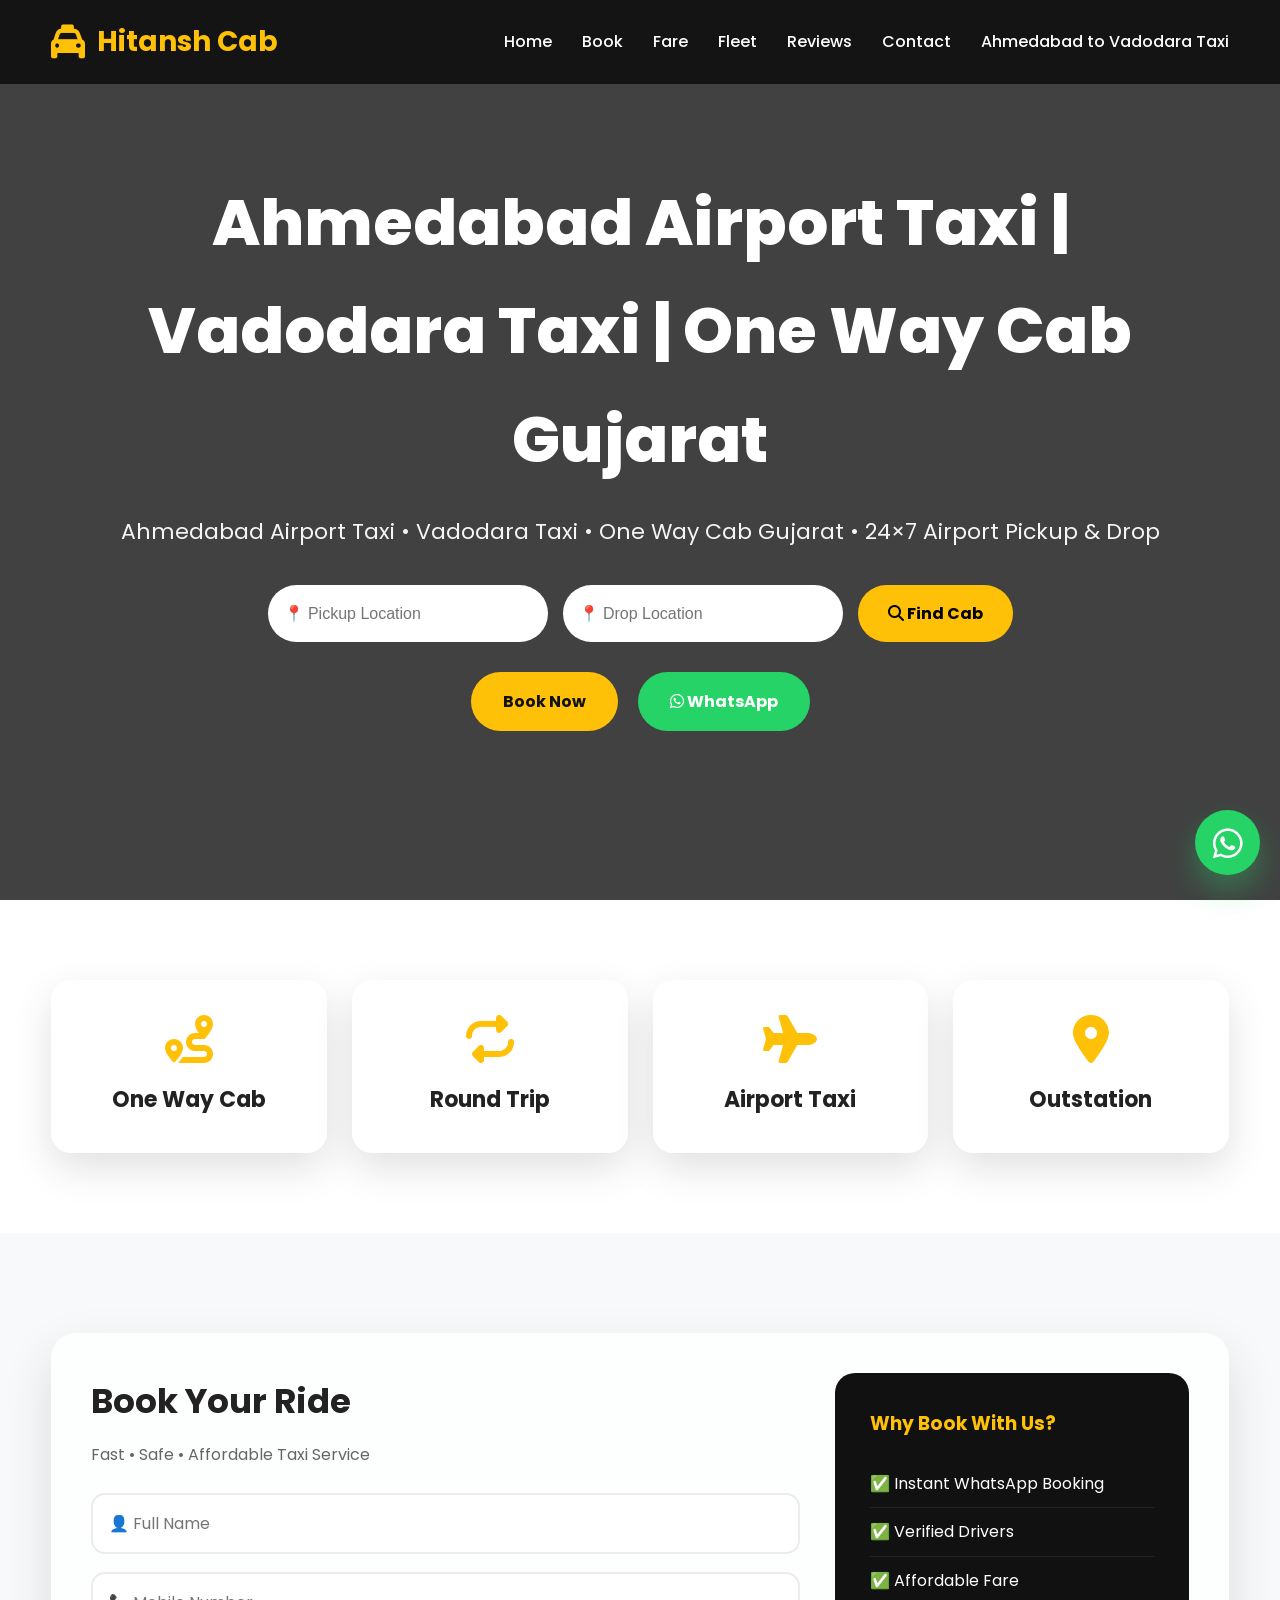
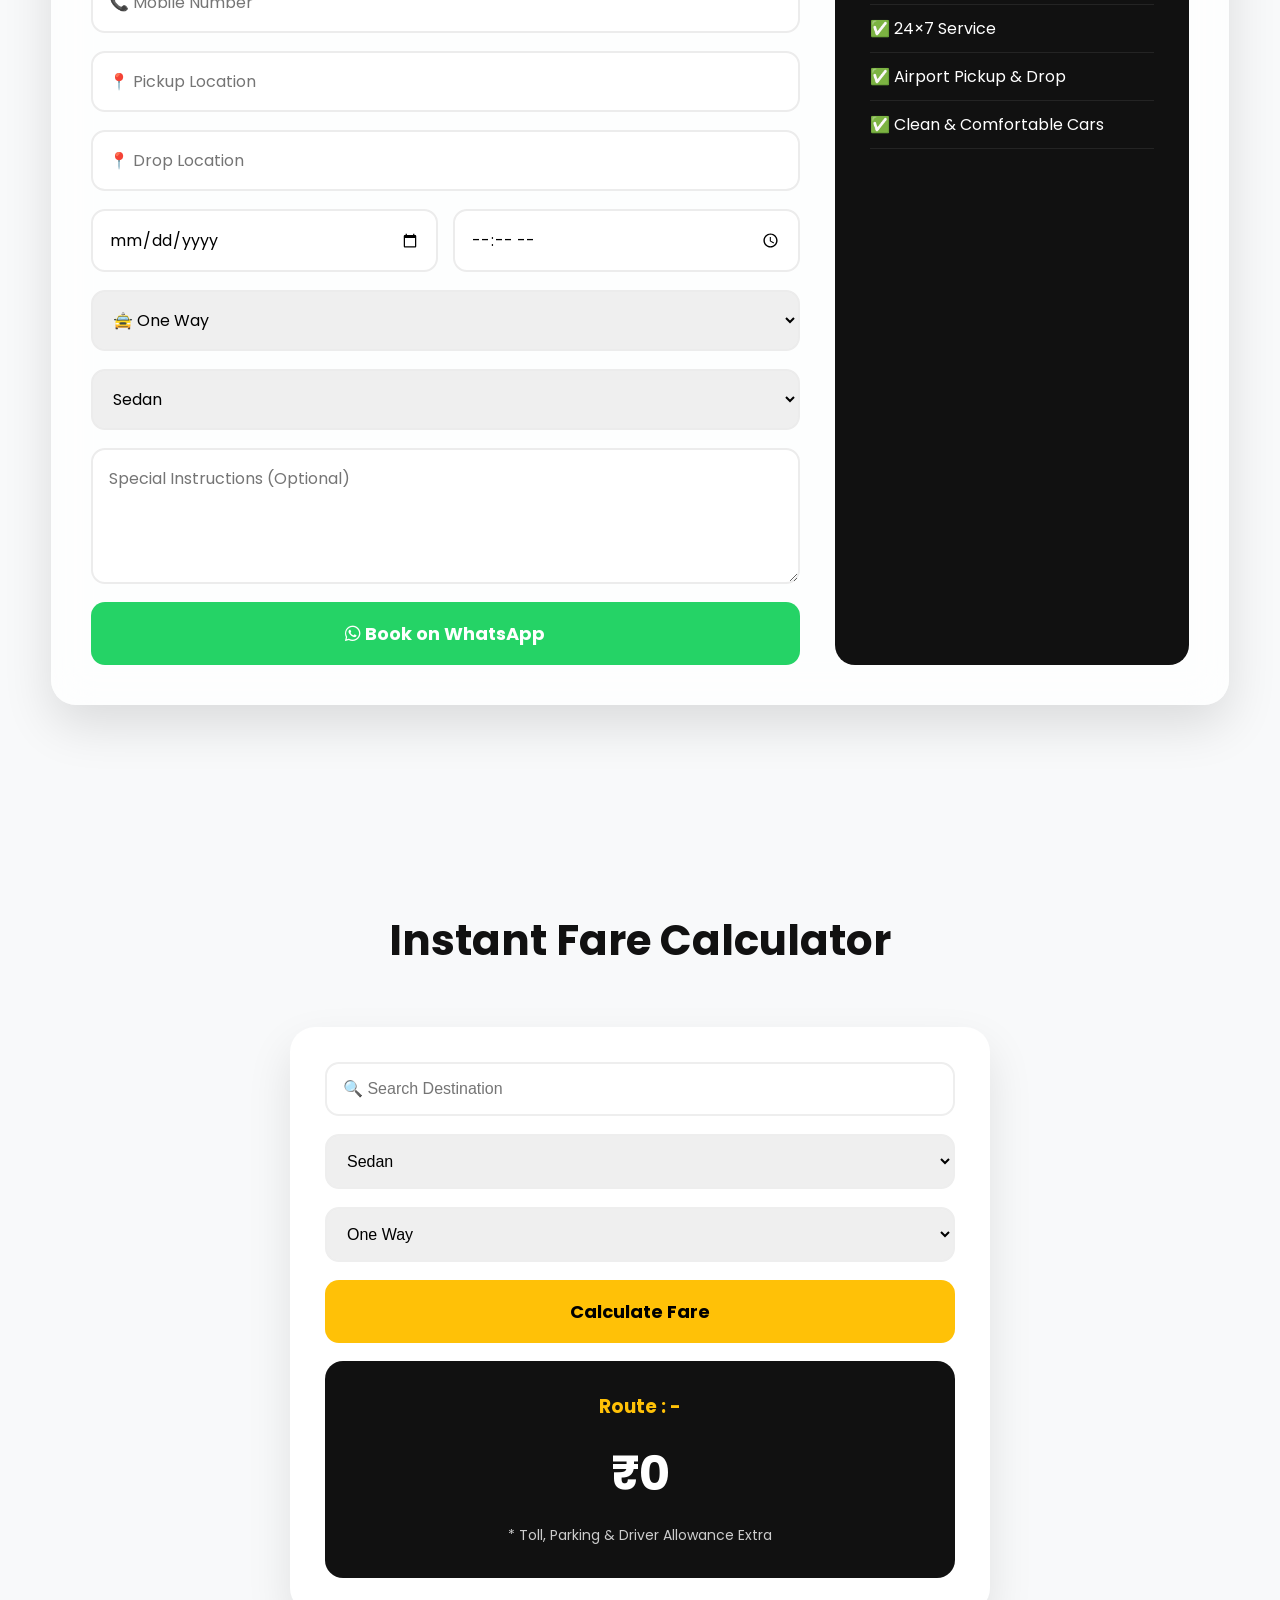
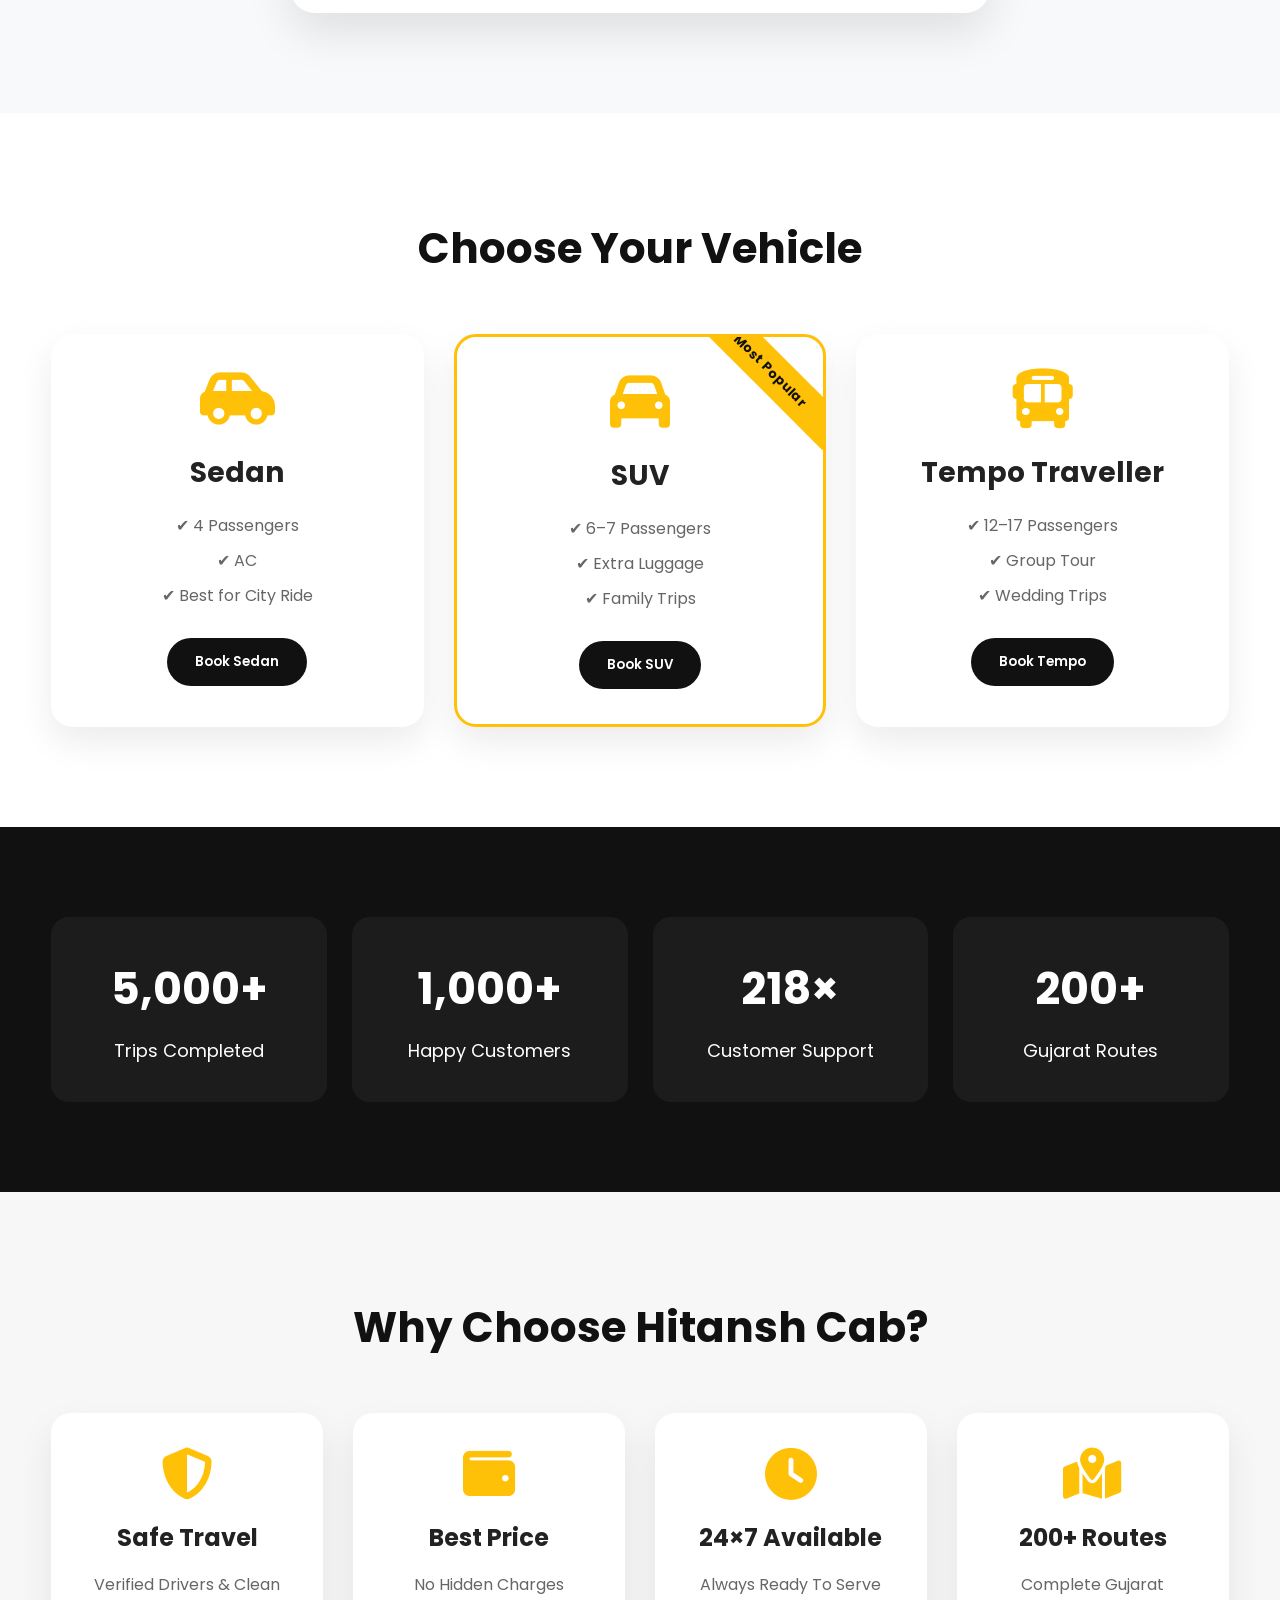
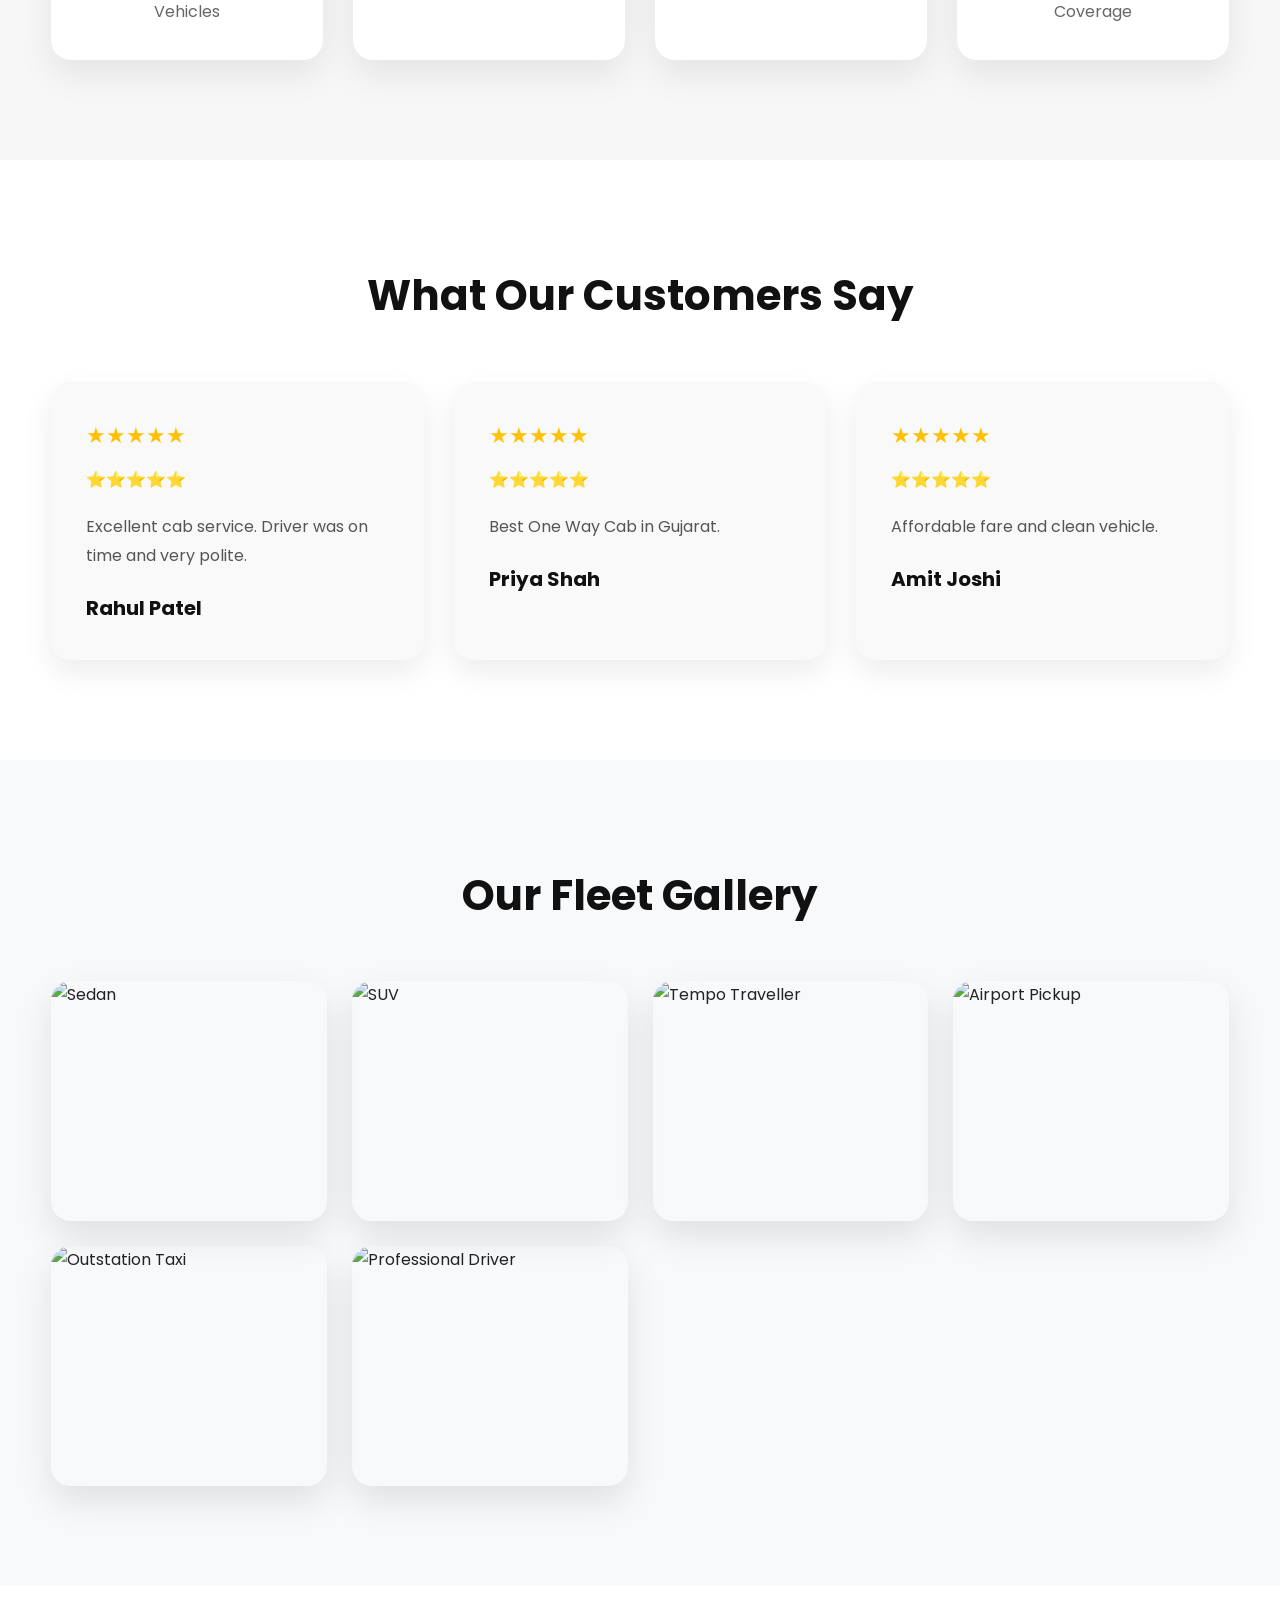
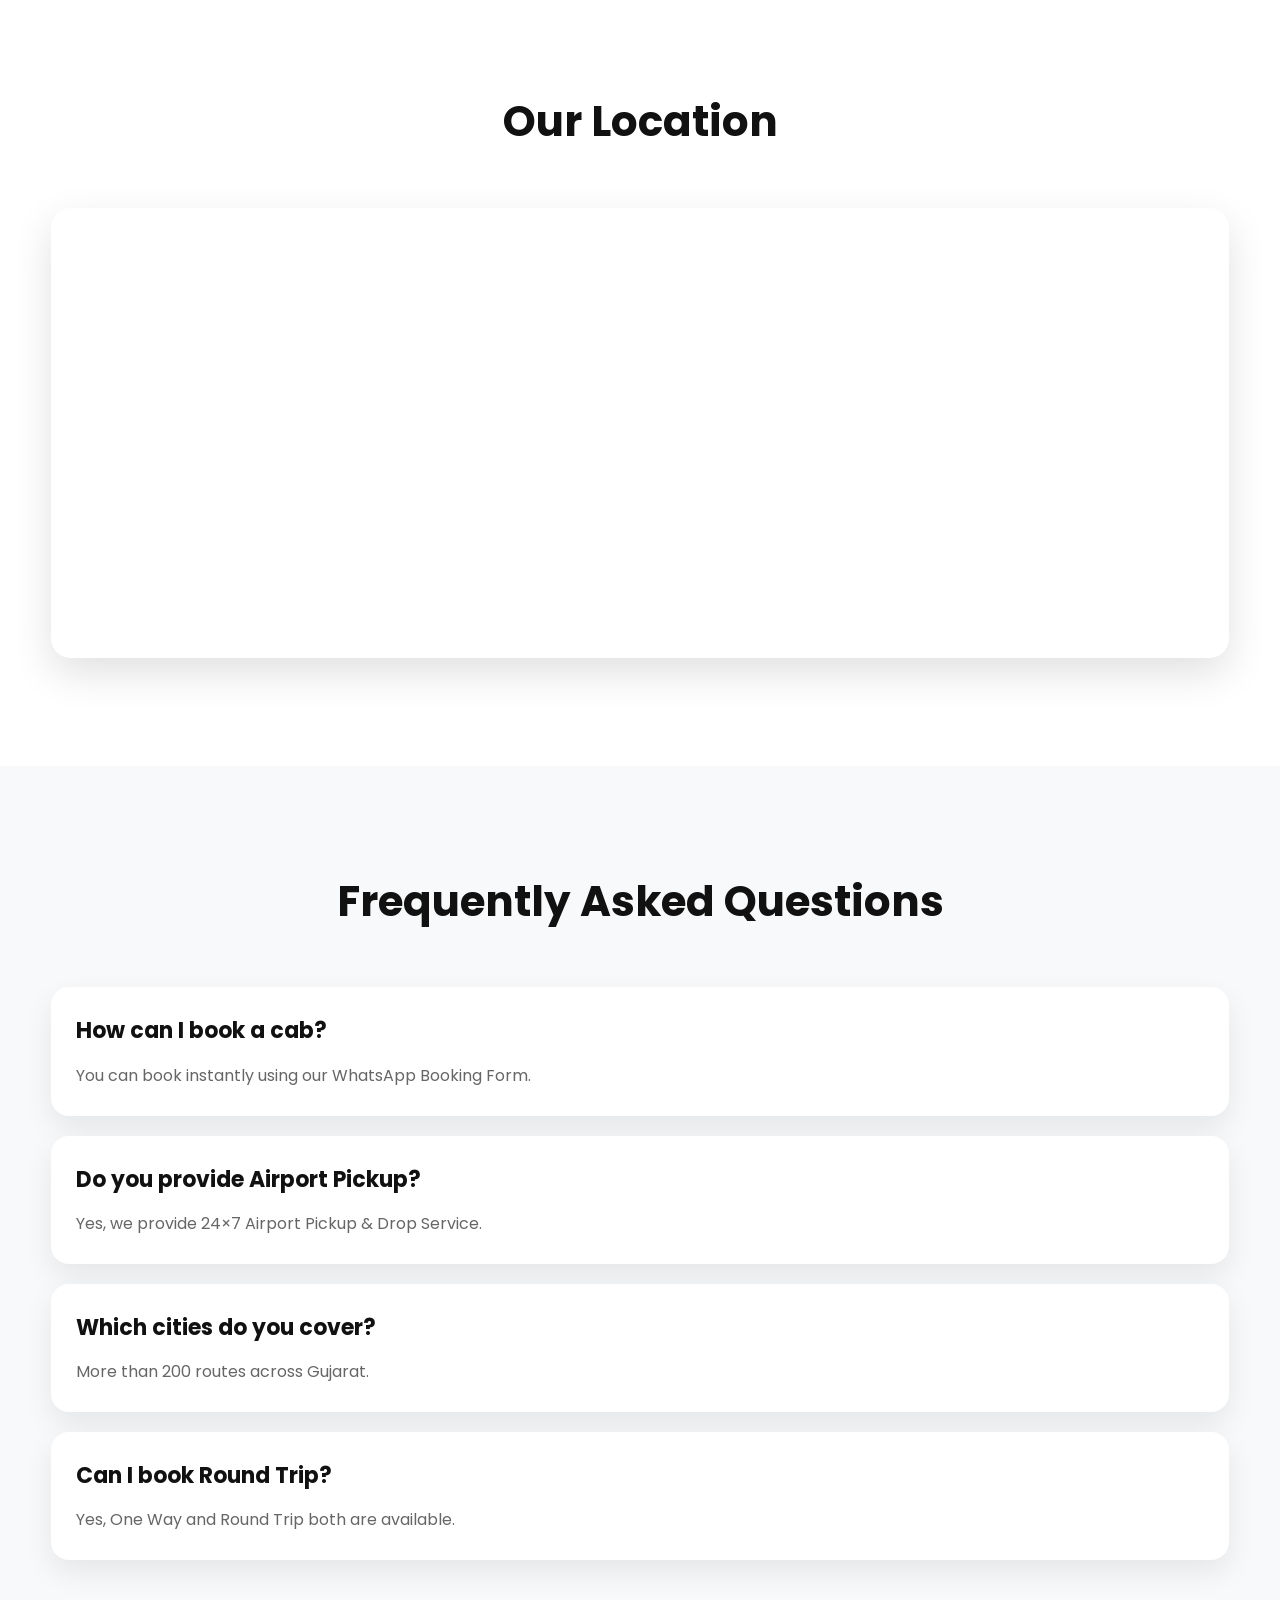
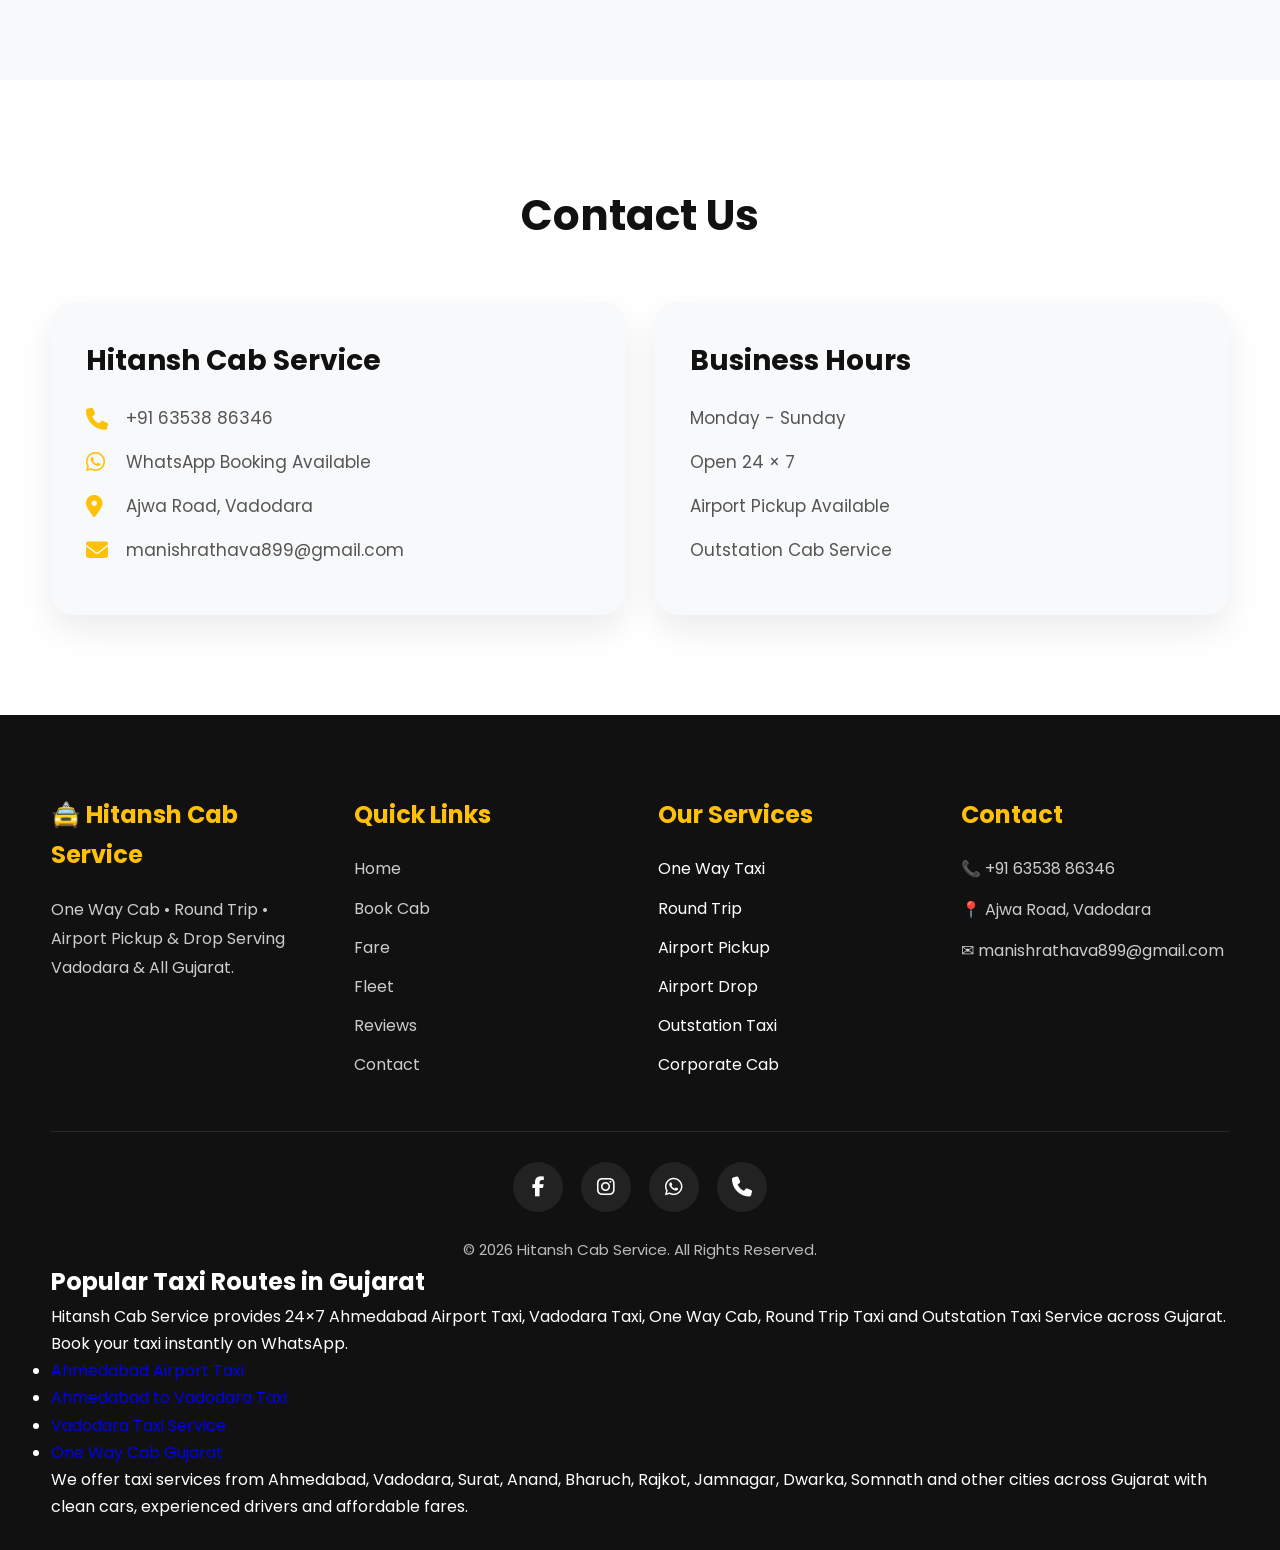
==== index.html @ 809cc0bb "Remove canonical link from index.html Removed the canonical link from the HTML head section." ====
<!DOCTYPE html>
<html lang="en">
<script type="application/ld+json">
{
  "@context":"https://schema.org",
  "@type":"LocalBusiness",
  "name":"Hitansh Cab Service",
  "url":"https://hitanshcab.in",
  "logo":"https://hitanshcab.in/20240731_165803.jpg",
  "image":"https://hitanshcab.in/20240731_165803.jpg",
  "telephone":"+91-6353886346",
  "priceRange":"₹₹",
  "address":{
    "@type":"PostalAddress",
    "addressLocality":"Vadodara",
    "addressRegion":"Gujarat",
    "addressCountry":"IN"
  },
  "areaServed":[
    "Vadodara",
    "Ahmedabad",
    "Surat",
    "Rajkot",
    "Bharuch",
    "Anand",
    "Nadiad",
    "Gandhinagar",
    "Kevadiya"
  ],
  "sameAs":[
    "https://www.facebook.com/HitanshCabService"
  ]
}
</script>
<head>

<meta charset="UTF-8">
<meta name="viewport" content="width=device-width, initial-scale=1.0">

<title>Hitansh Cab Service | Vadodara Taxi | One Way Cab | Ahmedabad Airport Taxi | Gujarat Cab Booking</title>

<meta name="description" content="Hitansh Cab Service provides One Way Cab, Round Trip, Ahmedabad Airport Taxi, Vadodara Taxi, Surat Taxi, Rajkot Taxi and Outstation Cab Service across Gujarat. Call 63538 86346 for instant booking.">

<meta charset="UTF-8">
<meta name="viewport" content="width=device-width, initial-scale=1.0">

<meta name="keywords" content="Vadodara Taxi, Ahmedabad Taxi, Ahmedabad Airport Taxi, One Way Cab Gujarat, Outstation Cab Gujarat, Cab Booking Vadodara, Taxi Service Gujarat, Hitansh Cab Service">

<meta name="author" content="Hitansh Cab Service">

<meta name="robots" content="index, follow, max-image-preview:large">

<link rel="canonical" href="https://hitanshcab.in/">

<meta property="og:type" content="website">
<meta property="og:title" content="Hitansh Cab Service">
<meta property="og:description" content="Ahmedabad Airport Taxi | One Way Cab | Round Trip | Gujarat Taxi Service">
<meta property="og:url" content="https://hitanshcab.in/">
<meta property="og:image" content="https://hitanshcab.in/logo.png">

<meta name="twitter:card" content="summary_large_image">
<meta name="twitter:title" content="Hitansh Cab Service">
<meta name="twitter:description" content="Book Taxi Anywhere in Gujarat">
<meta name="twitter:image" content="https://hitanshcab.in/logo.png">

<meta name="theme-color" content="#ffb300">
  <script type="application/ld+json">
{
"@context":"https://schema.org",
"@type":"TaxiService",
"name":"Hitansh Cab Service",
"url":"https://hitanshcab.in",
"telephone":"+91-6353886346",
"areaServed":"Gujarat",
"priceRange":"₹₹",
"image":"https://hitanshcab.in/logo.png",
"address":{
"@type":"PostalAddress",
"addressRegion":"Gujarat",
"addressCountry":"IN"
}
}
  </script>

<meta name="theme-color" content="#FFC107">

<link rel="preconnect" href="https://fonts.googleapis.com">

<link rel="preconnect" href="https://fonts.gstatic.com" crossorigin>

<link href="https://fonts.googleapis.com/css2?family=Poppins:wght@300;400;500;600;700;800&display=swap" rel="stylesheet">

<link rel="stylesheet"
href="https://cdnjs.cloudflare.com/ajax/libs/font-awesome/6.7.2/css/all.min.css">

<link rel="stylesheet" href="style.css">
  <meta name="robots" content="index, follow">

<meta property="og:type" content="website">
<meta property="og:title" content="Ahmedabad Airport Taxi | Vadodara Taxi | Hitansh Cab Service">
<meta property="og:description" content="Book Ahmedabad Airport Taxi, Vadodara Taxi and One Way Cab Gujarat.">
<meta property="og:url" content="https://hitanshcab.in/">
<meta property="og:image" content="https://hitanshcab.in/images/logo.png">

<meta name="twitter:card" content="summary_large_image">

<script type="application/ld+json">
{
"@context":"https://schema.org",
"@type":"LocalBusiness",
"name":"Hitansh Cab Service",
"url":"https://hitanshcab.in",
"telephone":"+916353886346",
"address":{
"@type":"PostalAddress",
"addressLocality":"Vadodara",
"addressRegion":"Gujarat",
"addressCountry":"IN"
}
}
</script>

</head>
<script type="application/ld+json">
{
"@context":"https://schema.org",
"@type":"FAQPage",
"mainEntity":[
{
"@type":"Question",
"name":"Do you provide Ahmedabad Airport Taxi?",
"acceptedAnswer":{
"@type":"Answer",
"text":"Yes, Hitansh Cab Service provides 24x7 Ahmedabad Airport Taxi service across Gujarat."
}
},
{
"@type":"Question",
"name":"Do you provide One Way Cab?",
"acceptedAnswer":{
"@type":"Answer",
"text":"Yes, we provide affordable One Way Cab service from Ahmedabad, Vadodara, Surat, Bharuch, Anand, Rajkot and all major cities in Gujarat."
}
},
{
"@type":"Question",
"name":"How can I book a taxi?",
"acceptedAnswer":{
"@type":"Answer",
"text":"You can book instantly by calling or WhatsApp on +91 63538 86346."
}
},
{
"@type":"Question",
"name":"Do you provide Round Trip Taxi?",
"acceptedAnswer":{
"@type":"Answer",
"text":"Yes, we provide One Way, Round Trip and Outstation Taxi services throughout Gujarat."
}
}
]
}
</script>
  <script type="application/ld+json">
{
  "@context":"https://schema.org",
  "@type":"WebSite",
  "name":"Hitansh Cab Service",
  "url":"https://hitanshcab.in/",
  "potentialAction":{
    "@type":"SearchAction",
    "target":"https://hitanshcab.in/?search={search_term_string}",
    "query-input":"required name=search_term_string"
  }
}
</script>

<script type="application/ld+json">
{
  "@context":"https://schema.org",
  "@type":"BreadcrumbList",
  "itemListElement":[
    {
      "@type":"ListItem",
      "position":1,
      "name":"Home",
      "item":"https://hitanshcab.in/"
    },
    {
      "@type":"ListItem",
      "position":2,
      "name":"Taxi Service",
      "item":"https://hitanshcab.in/vadodara-taxi.html"
    }
  ]
}
</script>
<body>

<!-- Loader -->

<div id="loader">

<div class="loader-car">

<i class="fas fa-taxi"></i>

</div>

<p>Loading Hitansh Cab Service...</p>

</div>

<!-- Header -->

<header class="header">

<div class="container">

<nav class="navbar">

<a href="#" class="logo">

<i class="fas fa-taxi"></i>

<span>Hitansh Cab</span>

</a>

<div id="menuBtn" class="menu-btn">

<i class="fas fa-bars"></i>

</div>

<ul id="navMenu">

<li><a href="#home">Home</a></li>
<li><a href="#booking">Book</a></li>
<li><a href="#fare">Fare</a></li>
<li><a href="#fleet">Fleet</a></li>
<li><a href="#reviews">Reviews</a></li>
<li><a href="#contact">Contact</a></li>
<li><a href="ahmedabad-to-vadodara-taxi.html">Ahmedabad to Vadodara Taxi</a></li>
</ul>

</nav>

</div>

</header>

<!-- Hero -->

<section class="hero" id="home">

<div class="overlay"></div>

<div class="container hero-content">

<h1>Ahmedabad Airport Taxi | Vadodara Taxi | One Way Cab Gujarat</h1>

<p>

Ahmedabad Airport Taxi • Vadodara Taxi • One Way Cab Gujarat • 24×7 Airport Pickup & Drop

</p>

<div class="hero-search">

<input
type="text"
placeholder="📍 Pickup Location"
id="pickupSearch">

<input
type="text"
placeholder="📍 Drop Location"
id="dropSearch">

<button id="heroBookBtn">

<i class="fas fa-search"></i>

Find Cab

</button>

</div>

<div class="hero-buttons">

<a href="#booking" class="btn primary">

Book Now</a>

<a href="https://wa.me/916353886346"

class="btn whatsapp"

target="_blank">

<i class="fab fa-whatsapp"></i>

WhatsApp

</a>

</div>

</div>

</section>

<!-- Quick Services -->

<section class="quick-services">

<div class="container">

<div class="service-box">

<i class="fas fa-route"></i>

<h3>One Way Cab</h3>

</div>

<div class="service-box">

<i class="fas fa-repeat"></i>

<h3>Round Trip</h3>

</div>

<div class="service-box">

<i class="fas fa-plane"></i>

<h3>Airport Taxi</h3>

</div>

<div class="service-box">

<i class="fas fa-map-marker-alt"></i>

<h3>Outstation</h3>

</div>

</div>

</section>
<!-- =========================================
BOOKING CARD (UBER STYLE)
========================================= -->

<section class="booking-section" id="booking">

<div class="container">

<div class="booking-card">

<div class="booking-left">

<h2>Book Your Ride</h2>

<p>Fast • Safe • Affordable Taxi Service</p>

<form id="bookingForm">

<input
type="text"
id="customerName"
placeholder="👤 Full Name"
required>

<input
type="tel"
id="customerPhone"
placeholder="📞 Mobile Number"
required>

<input
type="text"
id="pickupLocation"
placeholder="📍 Pickup Location"
required>

<input
type="text"
id="dropLocation"
placeholder="📍 Drop Location"
required>

<div class="row">

<input
type="date"
id="pickupDate"
required>

<input
type="time"
id="pickupTime"
required>

</div>

<select id="tripType">

<option value="One Way">
🚖 One Way
</option>

<option value="Round Trip">
🔄 Round Trip
</option>

</select>

<div id="returnDateBox" style="display:none;">

<input
type="date"
id="returnDate">

</div>

<select id="vehicleType">

<option>Sedan</option>
<option>SUV</option>
<option>Tempo Traveller</option>

</select>

<textarea
id="note"
rows="4"
placeholder="Special Instructions (Optional)">
</textarea>

<button
type="button"
id="bookNowBtn"
class="book-btn">

<i class="fab fa-whatsapp"></i>

Book on WhatsApp

</button>

</form>

</div>

<div class="booking-right">

<h3>Why Book With Us?</h3>

<ul>

<li>✅ Instant WhatsApp Booking</li>

<li>✅ Verified Drivers</li>

<li>✅ Affordable Fare</li>

<li>✅ 24×7 Service</li>

<li>✅ Airport Pickup & Drop</li>

<li>✅ Clean & Comfortable Cars</li>

</ul>

</div>

</div>

</div>

</section>

<!-- =========================================
SMART FARE CALCULATOR
========================================= -->

<section class="fare-section" id="fare">

<div class="container">

<h2 class="section-title">

Instant Fare Calculator

</h2>

<div class="fare-card">

<input
type="text"
id="routeSearch"
placeholder="🔍 Search Destination">

<div id="searchResults"></div>

<select id="carType">

<option value="Sedan">
Sedan
</option>

<option value="SUV">
SUV
</option>

<option value="Tempo Traveller">
Tempo Traveller
</option>

</select>

<select id="tripMode">

<option value="oneway">
One Way
</option>

<option value="round">
Round Trip
</option>

</select>

<button
id="calculateFare"
class="fare-btn">

Calculate Fare

</button>

<div class="fare-result">

<h3 id="selectedRoute">

Route : -

</h3>

<h1 id="fareResult">

₹0

</h1>

<p>

* Toll, Parking & Driver Allowance Extra

</p>

</div>

</div>

</div>

</section>
<!-- =========================================
PREMIUM FLEET
========================================= -->

<section class="fleet-section" id="fleet">

<div class="container">

<h2 class="section-title">
Choose Your Vehicle
</h2>

<div class="fleet-grid">

<div class="fleet-card">

<i class="fas fa-car-side"></i>

<h3>Sedan</h3>

<p>✔ 4 Passengers</p>
<p>✔ AC</p>
<p>✔ Best for City Ride</p>

<button class="fleet-btn">Book Sedan</button>

</div>

<div class="fleet-card premium">

<span class="popular-tag">Most Popular</span>

<i class="fas fa-car"></i>

<h3>SUV</h3>

<p>✔ 6–7 Passengers</p>
<p>✔ Extra Luggage</p>
<p>✔ Family Trips</p>

<button class="fleet-btn">Book SUV</button>

</div>

<div class="fleet-card">

<i class="fas fa-bus"></i>

<h3>Tempo Traveller</h3>

<p>✔ 12–17 Passengers</p>
<p>✔ Group Tour</p>
<p>✔ Wedding Trips</p>

<button class="fleet-btn">Book Tempo</button>

</div>

</div>

</div>

</section>

<!-- =========================================
LIVE BOOKING COUNTER
========================================= -->

<section class="counter-section">

<div class="container">

<div class="counter-grid">

<div class="counter-box">

<h2 id="tripCounter">5000+</h2>

<p>Trips Completed</p>

</div>

<div class="counter-box">

<h2>1000+</h2>

<p>Happy Customers</p>

</div>

<div class="counter-box">

<h2>24×7</h2>

<p>Customer Support</p>

</div>

<div class="counter-box">

<h2>200+</h2>

<p>Gujarat Routes</p>

</div>

</div>

</div>

</section>

<!-- =========================================
WHY CHOOSE US
========================================= -->

<section class="why-section">

<div class="container">

<h2 class="section-title">

Why Choose Hitansh Cab?

</h2>

<div class="why-grid">

<div class="why-card">

<i class="fas fa-shield-alt"></i>

<h3>Safe Travel</h3>

<p>Verified Drivers & Clean Vehicles</p>

</div>

<div class="why-card">

<i class="fas fa-wallet"></i>

<h3>Best Price</h3>

<p>No Hidden Charges</p>

</div>

<div class="why-card">

<i class="fas fa-clock"></i>

<h3>24×7 Available</h3>

<p>Always Ready To Serve</p>

</div>

<div class="why-card">

<i class="fas fa-map-marked-alt"></i>

<h3>200+ Routes</h3>

<p>Complete Gujarat Coverage</p>

</div>

</div>

</div>

</section>

<!-- =========================================
CUSTOMER REVIEWS
========================================= -->

<section class="reviews-section" id="reviews">

<div class="container">

<h2 class="section-title">

What Our Customers Say

</h2>

<div class="reviews-slider">

<div class="review-card">

⭐⭐⭐⭐⭐

<p>

Excellent cab service.
Driver was on time and very polite.

</p>

<h4>Rahul Patel</h4>

</div>

<div class="review-card">

⭐⭐⭐⭐⭐

<p>

Best One Way Cab in Gujarat.

</p>

<h4>Priya Shah</h4>

</div>

<div class="review-card">

⭐⭐⭐⭐⭐

<p>

Affordable fare and clean vehicle.

</p>

<h4>Amit Joshi</h4>

</div>

</div>

</div>

</section>
<!-- =========================================
PREMIUM GALLERY
========================================= -->

<section class="gallery-section" id="gallery">

<div class="container">

<h2 class="section-title">
Our Fleet Gallery
</h2>

<div class="gallery-grid">

<img src="images/sedan.jpg" alt="Sedan">

<img src="images/suv.jpg" alt="SUV">

<img src="images/tempo.jpg" alt="Tempo Traveller">

<img src="images/airport.jpg" alt="Airport Pickup">

<img src="images/outstation.jpg" alt="Outstation Taxi">

<img src="images/driver.jpg" alt="Professional Driver">

</div>

</div>

</section>

<!-- =========================================
GOOGLE MAP
========================================= -->

<section class="map-section">

<div class="container">

<h2 class="section-title">
Our Location
</h2>

<iframe
src="https://www.google.com/maps?q=Ajwa%20Road%20Vadodara&output=embed"
width="100%"
height="450"
style="border:0;border-radius:20px;"
loading="lazy">
</iframe>

</div>

</section>

<!-- =========================================
FAQ
========================================= -->

<section class="faq-section">

<div class="container">

<h2 class="section-title">
Frequently Asked Questions
</h2>

<div class="faq-item">
<h3>How can I book a cab?</h3>
<p>You can book instantly using our WhatsApp Booking Form.</p>
</div>

<div class="faq-item">
<h3>Do you provide Airport Pickup?</h3>
<p>Yes, we provide 24×7 Airport Pickup & Drop Service.</p>
</div>

<div class="faq-item">
<h3>Which cities do you cover?</h3>
<p>More than 200 routes across Gujarat.</p>
</div>

<div class="faq-item">
<h3>Can I book Round Trip?</h3>
<p>Yes, One Way and Round Trip both are available.</p>
</div>

</div>

</section>

<!-- =========================================
CONTACT
========================================= -->

<section class="contact-section" id="contact">

<div class="container">

<h2 class="section-title">
Contact Us
</h2>

<div class="contact-grid">

<div class="contact-card">

<h3>Hitansh Cab Service</h3>

<p>
<i class="fas fa-phone"></i>
+91 63538 86346
</p>

<p>
<i class="fab fa-whatsapp"></i>
WhatsApp Booking Available
</p>

<p>
<i class="fas fa-map-marker-alt"></i>
Ajwa Road, Vadodara
</p>

<p>
<i class="fas fa-envelope"></i>
manishrathava899@gmail.com
</p>

</div>

<div class="contact-card">

<h3>Business Hours</h3>

<p>Monday - Sunday</p>

<p>Open 24 × 7</p>

<p>Airport Pickup Available</p>

<p>Outstation Cab Service</p>

</div>

</div>

</div>

</section>

<!-- Floating WhatsApp -->

<a
href="https://wa.me/916353886346"
class="floating-whatsapp"
target="_blank">

<i class="fab fa-whatsapp"></i>

</a>

<!-- Scroll To Top -->

<button id="topBtn">

<i class="fas fa-arrow-up"></i>

</button>
<!-- =========================================
FOOTER
========================================= -->

<footer class="footer">

<div class="container">

<div class="footer-grid">

<div class="footer-box">

<h3>
🚖 Hitansh Cab Service
</h3>

<p>

One Way Cab • Round Trip • Airport Pickup & Drop

Serving Vadodara & All Gujarat.

</p>

</div>

<div class="footer-box">

<h3>

Quick Links

</h3>

<ul>

<li><a href="#home">Home</a></li>

<li><a href="#booking">Book Cab</a></li>

<li><a href="#fare">Fare</a></li>

<li><a href="#fleet">Fleet</a></li>

<li><a href="#reviews">Reviews</a></li>

<li><a href="#contact">Contact</a></li>

</ul>

</div>

<div class="footer-box">

<h3>

Our Services

</h3>

<ul>

<li>One Way Taxi</li>

<li>Round Trip</li>

<li>Airport Pickup</li>

<li>Airport Drop</li>

<li>Outstation Taxi</li>

<li>Corporate Cab</li>

</ul>

</div>

<div class="footer-box">

<h3>

Contact

</h3>

<p>

📞 +91 63538 86346

</p>

<p>

📍 Ajwa Road, Vadodara

</p>

<p>

✉ manishrathava899@gmail.com

</p>

</div>

</div>

<hr>

<div class="social-links">

<a href="#"><i class="fab fa-facebook-f"></i></a>

<a href="#"><i class="fab fa-instagram"></i></a>

<a href="https://wa.me/916353886346" target="_blank">

<i class="fab fa-whatsapp"></i>

</a>

<a href="tel:+916353886346">

<i class="fas fa-phone"></i>

</a>

</div>

<p class="copyright">

© <span class="year"></span>

Hitansh Cab Service.

All Rights Reserved.

</p>

</div>
<section class="popular-routes">
  <div class="container">

    <h2>Popular Taxi Routes in Gujarat</h2>

    <p>
      Hitansh Cab Service provides 24×7 Ahmedabad Airport Taxi, Vadodara Taxi, One Way Cab, Round Trip Taxi and Outstation Taxi Service across Gujarat. Book your taxi instantly on WhatsApp.
    </p>

    <ul>
      <li><a href="ahmedabad-airport-taxi.html">Ahmedabad Airport Taxi</a></li>
      <li><a href="ahmedabad-to-vadodara-taxi.html">Ahmedabad to Vadodara Taxi</a></li>
      <li><a href="vadodara-taxi.html">Vadodara Taxi Service</a></li>
      <li><a href="one-way-cab-gujarat.html">One Way Cab Gujarat</a></li>
    </ul>

    <p>
      We offer taxi services from Ahmedabad, Vadodara, Surat, Anand, Bharuch, Rajkot, Jamnagar, Dwarka, Somnath and other cities across Gujarat with clean cars, experienced drivers and affordable fares.
    </p>

  </div>
</section>
</footer>

<!-- Mobile Bottom Navigation -->

<nav class="mobile-nav">

<a href="#home">

<i class="fas fa-home"></i>

<span>Home</span>

</a>

<a href="#booking">

<i class="fas fa-calendar-check"></i>

<span>Book</span>

</a>

<a href="https://wa.me/916353886346" target="_blank">

<i class="fab fa-whatsapp"></i>

<span>WhatsApp</span>

</a>

<a href="tel:+916353886346">

<i class="fas fa-phone"></i>

<span>Call</span>

</a>

</nav>

<!-- Scripts -->

<script src="script.js"></script>

</body>

</html>
---- style.css ----
/* ==========================================
   HITANSH CAB SERVICE
   STYLE.CSS V9.0 ULTRA
   PART 1
========================================== */

/* Google Font */
@import url('https://fonts.googleapis.com/css2?family=Poppins:wght@300;400;500;600;700;800&display=swap');

/* Reset */

*{
margin:0;
padding:0;
box-sizing:border-box;
scroll-behavior:smooth;
}

:root{

--primary:#FFC107;
--secondary:#111111;
--white:#ffffff;
--light:#f8f9fa;
--gray:#666666;
--shadow:0 15px 40px rgba(0,0,0,.12);
--radius:18px;

}

body{

font-family:'Poppins',sans-serif;
background:var(--light);
color:#222;
overflow-x:hidden;
line-height:1.7;

}

.container{

width:92%;
max-width:1280px;
margin:auto;

}

a{

text-decoration:none;

}

img{

max-width:100%;
display:block;

}

/* ==========================
Loader
========================== */

#loader{

position:fixed;
inset:0;
background:#111;
display:flex;
flex-direction:column;
justify-content:center;
align-items:center;
z-index:99999;
color:#fff;

}

.loader-car{

width:90px;
height:90px;
border-radius:50%;
background:var(--primary);
display:flex;
align-items:center;
justify-content:center;
font-size:42px;
color:#111;
animation:loaderSpin 1.5s infinite;

}

@keyframes loaderSpin{

0%{transform:rotate(0deg);}
50%{transform:rotate(180deg);}
100%{transform:rotate(360deg);}

}

#loader p{

margin-top:20px;
font-size:18px;
font-weight:600;

}

/* ==========================
Header
========================== */

.header{

position:fixed;
top:0;
left:0;
width:100%;
background:rgba(17,17,17,.92);
backdrop-filter:blur(12px);
z-index:1000;
transition:.35s;

}

.navbar{

display:flex;
justify-content:space-between;
align-items:center;
padding:18px 0;

}

.logo{

display:flex;
align-items:center;
gap:12px;
font-size:28px;
font-weight:700;
color:var(--primary);

}

.logo i{

font-size:34px;

}

#navMenu{

display:flex;
list-style:none;
gap:30px;

}

#navMenu li a{

color:#fff;
font-weight:500;
transition:.3s;

}

#navMenu li a:hover{

color:var(--primary);

}

.menu-btn{

display:none;
font-size:30px;
color:#fff;
cursor:pointer;

}

/* ==========================
Hero
========================== */

.hero{

height:100vh;
background:
linear-gradient(rgba(0,0,0,.65),rgba(0,0,0,.65)),
url("images/hero-bg.jpg") center/cover no-repeat;
display:flex;
align-items:center;
position:relative;
color:#fff;

}

.overlay{

position:absolute;
inset:0;
background:rgba(0,0,0,.25);

}

.hero-content{

position:relative;
z-index:2;
text-align:center;

}

.hero h1{

font-size:64px;
font-weight:800;
margin-bottom:18px;

}

.hero p{

font-size:22px;
margin-bottom:35px;
opacity:.95;

}

.hero-search{

display:flex;
gap:15px;
justify-content:center;
flex-wrap:wrap;
margin-bottom:30px;

}

.hero-search input{

width:280px;
padding:16px;
border:none;
border-radius:50px;
font-size:16px;
outline:none;

}

.hero-search button{

padding:16px 30px;
border:none;
border-radius:50px;
background:var(--primary);
font-size:16px;
font-weight:700;
cursor:pointer;
transition:.3s;

}

.hero-search button:hover{

transform:translateY(-3px);

}

.hero-buttons{

display:flex;
justify-content:center;
gap:20px;
flex-wrap:wrap;

}

.btn{

padding:16px 32px;
border-radius:50px;
font-weight:700;
transition:.3s;

}

.primary{

background:var(--primary);
color:#111;

}

.primary:hover{

transform:translateY(-4px);

}

.whatsapp{

background:#25D366;
color:#fff;

}

.whatsapp:hover{

transform:translateY(-4px);

}

/* ==========================
Quick Services
========================== */

.quick-services{

padding:80px 0;
background:#fff;

}

.quick-services .container{

display:grid;
grid-template-columns:repeat(4,1fr);
gap:25px;

}

.service-box{

background:#fff;
padding:35px;
border-radius:20px;
text-align:center;
box-shadow:var(--shadow);
transition:.35s;

}

.service-box:hover{

transform:translateY(-10px);

}

.service-box i{

font-size:48px;
color:var(--primary);
margin-bottom:18px;

}

.service-box h3{

font-size:22px;

}
/* ==========================================
   STYLE.CSS V9.0 ULTRA
   PART 2
   BOOKING + FARE CALCULATOR
========================================== */

/* Section */

.booking-section,
.fare-section{

padding:100px 0;
background:#f8f9fa;

}

.section-title{

font-size:42px;
font-weight:700;
text-align:center;
margin-bottom:50px;
color:#111;

}

/* Booking Card */

.booking-card{

display:grid;
grid-template-columns:2fr 1fr;
gap:35px;

background:rgba(255,255,255,.75);

backdrop-filter:blur(20px);

border-radius:25px;

padding:40px;

box-shadow:0 20px 50px rgba(0,0,0,.12);

}

.booking-left h2{

font-size:34px;
margin-bottom:10px;

}

.booking-left p{

color:#666;
margin-bottom:25px;

}

/* Form */

#bookingForm{

display:flex;
flex-direction:column;
gap:18px;

}

#bookingForm input,
#bookingForm select,
#bookingForm textarea{

width:100%;
padding:16px;

border:2px solid #ececec;

border-radius:14px;

font-size:16px;

font-family:Poppins,sans-serif;

outline:none;

transition:.3s;

}

#bookingForm input:focus,
#bookingForm select:focus,
#bookingForm textarea:focus{

border-color:#FFC107;

box-shadow:0 0 0 4px rgba(255,193,7,.15);

}

.row{

display:grid;
grid-template-columns:1fr 1fr;
gap:15px;

}

.book-btn{

background:#25D366;

color:#fff;

border:none;

padding:18px;

border-radius:14px;

font-size:18px;

font-weight:700;

cursor:pointer;

transition:.3s;

}

.book-btn:hover{

transform:translateY(-3px);

box-shadow:0 15px 30px rgba(37,211,102,.35);

}

/* Right Card */

.booking-right{

background:#111;

color:#fff;

padding:35px;

border-radius:20px;

}

.booking-right h3{

color:#FFC107;

margin-bottom:20px;

}

.booking-right ul{

list-style:none;

}

.booking-right li{

padding:10px 0;

border-bottom:1px solid rgba(255,255,255,.08);

}

/* Fare Card */

.fare-card{

max-width:700px;

margin:auto;

background:#fff;

padding:35px;

border-radius:25px;

box-shadow:0 20px 45px rgba(0,0,0,.10);

display:flex;

flex-direction:column;

gap:18px;

}

.fare-card input,
.fare-card select{

padding:16px;

border:2px solid #eee;

border-radius:14px;

font-size:16px;

outline:none;

transition:.3s;

}

.fare-card input:focus,
.fare-card select:focus{

border-color:#FFC107;

}

.fare-btn{

padding:18px;

background:#FFC107;

border:none;

border-radius:14px;

font-size:18px;

font-weight:700;

cursor:pointer;

transition:.3s;

}

.fare-btn:hover{

background:#ffb300;

transform:translateY(-2px);

}

.fare-result{

background:#111;

color:#fff;

padding:30px;

border-radius:18px;

text-align:center;

}

.fare-result h3{

margin-bottom:10px;

color:#FFC107;

}

.fare-result h1{

font-size:48px;

margin-bottom:10px;

}

.fare-result p{

color:#ccc;

font-size:14px;

}

/* Search Suggestions */

#searchResults{

display:none;

background:#fff;

border-radius:14px;

box-shadow:0 10px 30px rgba(0,0,0,.12);

overflow:hidden;

max-height:260px;

overflow-y:auto;

}

.search-item{

padding:14px 18px;

cursor:pointer;

transition:.3s;

border-bottom:1px solid #eee;

}

.search-item:hover{

background:#FFC107;

color:#111;

font-weight:600;

               }
/* ==========================================
   STYLE.CSS V9.0 ULTRA
   PART 3
   FLEET + COUNTER + WHY + REVIEWS
========================================== */

/* Fleet Section */

.fleet-section{
padding:100px 0;
background:#ffffff;
}

.fleet-grid{
display:grid;
grid-template-columns:repeat(auto-fit,minmax(280px,1fr));
gap:30px;
margin-top:40px;
}

.fleet-card{
position:relative;
background:#fff;
border-radius:22px;
padding:35px;
text-align:center;
box-shadow:0 15px 35px rgba(0,0,0,.08);
transition:.35s;
overflow:hidden;
}

.fleet-card:hover{
transform:translateY(-12px);
box-shadow:0 20px 45px rgba(0,0,0,.15);
}

.fleet-card i{
font-size:60px;
color:#FFC107;
margin-bottom:20px;
}

.fleet-card h3{
font-size:28px;
margin-bottom:15px;
}

.fleet-card p{
color:#666;
margin:8px 0;
}

.fleet-btn{
margin-top:20px;
padding:14px 28px;
background:#111;
color:#fff;
border:none;
border-radius:40px;
cursor:pointer;
font-weight:600;
transition:.3s;
}

.fleet-btn:hover{
background:#FFC107;
color:#111;
}

.premium{
border:3px solid #FFC107;
}

.popular-tag{
position:absolute;
top:15px;
right:-40px;
background:#FFC107;
color:#111;
padding:8px 45px;
transform:rotate(45deg);
font-size:13px;
font-weight:700;
}

/* Counter */

.counter-section{
padding:90px 0;
background:#111;
color:#fff;
}

.counter-grid{
display:grid;
grid-template-columns:repeat(auto-fit,minmax(220px,1fr));
gap:25px;
}

.counter-box{
background:#1c1c1c;
padding:35px;
text-align:center;
border-radius:18px;
transition:.3s;
}

.counter-box:hover{
background:#FFC107;
color:#111;
transform:translateY(-8px);
}

.counter-box h2{
font-size:44px;
margin-bottom:10px;
}

.counter-box p{
font-size:18px;
}

/* Why Choose Us */

.why-section{
padding:100px 0;
background:#f7f7f7;
}

.why-grid{
display:grid;
grid-template-columns:repeat(auto-fit,minmax(250px,1fr));
gap:30px;
margin-top:40px;
}

.why-card{
background:#fff;
padding:35px;
border-radius:20px;
text-align:center;
box-shadow:0 15px 35px rgba(0,0,0,.08);
transition:.35s;
}

.why-card:hover{
transform:translateY(-10px);
}

.why-card i{
font-size:52px;
color:#FFC107;
margin-bottom:18px;
}

.why-card h3{
margin-bottom:12px;
font-size:24px;
}

.why-card p{
color:#666;
}

/* Reviews */

.reviews-section{
padding:100px 0;
background:#fff;
}

.reviews-slider{
display:grid;
grid-template-columns:repeat(auto-fit,minmax(300px,1fr));
gap:30px;
margin-top:45px;
}

.review-card{
background:#f9f9f9;
padding:35px;
border-radius:20px;
box-shadow:0 12px 30px rgba(0,0,0,.08);
transition:.3s;
}

.review-card:hover{
transform:translateY(-10px);
}

.review-card p{
margin:20px 0;
color:#555;
line-height:1.8;
}

.review-card h4{
color:#111;
font-size:20px;
}

.review-card::before{
content:"★★★★★";
display:block;
font-size:22px;
color:#FFC107;
margin-bottom:12px;
  }
/* ==========================================
   STYLE.CSS V9.0 ULTRA
   PART 4
   GALLERY + MAP + FAQ + CONTACT
========================================== */

/* Gallery */

.gallery-section{
padding:100px 0;
background:#f8f9fa;
}

.gallery-grid{
display:grid;
grid-template-columns:repeat(auto-fit,minmax(250px,1fr));
gap:25px;
margin-top:45px;
}

.gallery-grid img{
width:100%;
height:240px;
object-fit:cover;
border-radius:20px;
box-shadow:0 15px 35px rgba(0,0,0,.10);
transition:.35s;
cursor:pointer;
}

.gallery-grid img:hover{
transform:scale(1.05);
box-shadow:0 25px 45px rgba(0,0,0,.18);
}

/* Map */

.map-section{
padding:100px 0;
background:#ffffff;
}

.map-section iframe{
width:100%;
height:450px;
border:none;
border-radius:22px;
box-shadow:0 15px 40px rgba(0,0,0,.12);
}

/* FAQ */

.faq-section{
padding:100px 0;
background:#f8f9fa;
}

.faq-item{
background:#fff;
padding:25px;
margin-bottom:20px;
border-radius:18px;
box-shadow:0 12px 30px rgba(0,0,0,.08);
transition:.3s;
}

.faq-item:hover{
transform:translateY(-6px);
}

.faq-item h3{
font-size:22px;
margin-bottom:12px;
color:#111;
}

.faq-item p{
color:#666;
line-height:1.8;
}

/* Contact */

.contact-section{
padding:100px 0;
background:#fff;
}

.contact-grid{
display:grid;
grid-template-columns:repeat(auto-fit,minmax(320px,1fr));
gap:30px;
margin-top:45px;
}

.contact-card{
background:#f8f9fa;
padding:35px;
border-radius:22px;
box-shadow:0 15px 35px rgba(0,0,0,.08);
transition:.35s;
}

.contact-card:hover{
transform:translateY(-8px);
}

.contact-card h3{
font-size:28px;
margin-bottom:20px;
color:#111;
}

.contact-card p{
display:flex;
align-items:center;
gap:12px;
margin:15px 0;
font-size:17px;
color:#555;
}

.contact-card i{
font-size:22px;
color:#FFC107;
min-width:28px;
}

/* Floating WhatsApp */

.floating-whatsapp{
position:fixed;
right:20px;
bottom:25px;
width:65px;
height:65px;
background:#25D366;
border-radius:50%;
display:flex;
justify-content:center;
align-items:center;
color:#fff;
font-size:34px;
text-decoration:none;
box-shadow:0 15px 30px rgba(37,211,102,.35);
z-index:999;
transition:.3s;
}

.floating-whatsapp:hover{
transform:scale(1.1);
}

/* Scroll Top */

#topBtn{
position:fixed;
right:20px;
bottom:105px;
width:55px;
height:55px;
border:none;
border-radius:50%;
background:#FFC107;
color:#111;
font-size:22px;
cursor:pointer;
display:none;
justify-content:center;
align-items:center;
box-shadow:0 15px 30px rgba(0,0,0,.20);
transition:.3s;
z-index:998;
}

#topBtn:hover{
transform:translateY(-5px);
}
/* ==========================================
   STYLE.CSS V9.0 ULTRA
   PART 5
   FOOTER + MOBILE NAVIGATION
========================================== */

/* Footer */

.footer{
background:#111;
color:#fff;
padding:80px 0 30px;
}

.footer-grid{
display:grid;
grid-template-columns:repeat(auto-fit,minmax(240px,1fr));
gap:35px;
margin-bottom:40px;
}

.footer-box h3{
font-size:24px;
margin-bottom:20px;
color:#FFC107;
}

.footer-box p{
color:#ccc;
line-height:1.8;
margin-bottom:12px;
}

.footer-box ul{
list-style:none;
}

.footer-box ul li{
margin-bottom:12px;
}

.footer-box ul li a{
color:#ccc;
text-decoration:none;
transition:.3s;
}

.footer-box ul li a:hover{
color:#FFC107;
padding-left:8px;
}

.footer hr{
border:none;
height:1px;
background:rgba(255,255,255,.1);
margin:30px 0;
}

/* Social Icons */

.social-links{
display:flex;
justify-content:center;
gap:18px;
margin-bottom:25px;
}

.social-links a{
width:50px;
height:50px;
border-radius:50%;
display:flex;
align-items:center;
justify-content:center;
background:#222;
color:#fff;
font-size:20px;
transition:.3s;
}

.social-links a:hover{
background:#FFC107;
color:#111;
transform:translateY(-6px);
}

/* Copyright */

.copyright{
text-align:center;
font-size:15px;
color:#bbb;
}

/* Mobile Bottom Navigation */

.mobile-nav{
position:fixed;
left:0;
bottom:0;
width:100%;
background:#111;
display:flex;
justify-content:space-around;
align-items:center;
padding:12px 0;
z-index:999;
box-shadow:0 -5px 20px rgba(0,0,0,.20);
}

.mobile-nav a{
display:flex;
flex-direction:column;
align-items:center;
gap:4px;
text-decoration:none;
color:#fff;
font-size:13px;
transition:.3s;
}

.mobile-nav a i{
font-size:22px;
}

.mobile-nav a:hover{
color:#FFC107;
}

/* Desktop */

@media(min-width:769px){

.mobile-nav{
display:none;
}

}

/* Ripple Animation */

.btn,
.book-btn,
.fare-btn,
.fleet-btn{
position:relative;
overflow:hidden;
}

.ripple{
position:absolute;
border-radius:50%;
background:rgba(255,255,255,.45);
transform:scale(0);
animation:rippleEffect .6s linear;
pointer-events:none;
}

@keyframes rippleEffect{

to{
transform:scale(4);
opacity:0;
}

}

/* Fade Animation */

.fade-up{
opacity:0;
transform:translateY(30px);
transition:.7s;
}

.fade-up.show{
opacity:1;
transform:translateY(0);
}

/* Smooth Hover */

.service-box,
.fleet-card,
.review-card,
.why-card,
.contact-card,
.faq-item,
.gallery-grid img{
transition:all .35s ease;
}
/* ==========================================
   STYLE.CSS V9.0 ULTRA
   PART 6
   RESPONSIVE + FINAL
========================================== */

/* Tablet */

@media (max-width:992px){

.hero h1{
font-size:48px;
}

.hero p{
font-size:18px;
}

.booking-card{
grid-template-columns:1fr;
}

.quick-services .container{
grid-template-columns:repeat(2,1fr);
}

.footer-grid{
grid-template-columns:repeat(2,1fr);
}

}

/* Mobile */

@media (max-width:768px){

.menu-btn{
display:block;
}

#navMenu{
position:absolute;
top:100%;
left:0;
width:100%;
background:#111;
display:none;
flex-direction:column;
padding:20px 0;
text-align:center;
}

#navMenu.active{
display:flex;
}

.hero{
padding:120px 0 80px;
height:auto;
}

.hero h1{
font-size:34px;
}

.hero p{
font-size:16px;
}

.hero-search{
flex-direction:column;
}

.hero-search input,
.hero-search button{
width:100%;
}

.quick-services .container,
.fleet-grid,
.counter-grid,
.why-grid,
.reviews-slider,
.gallery-grid,
.contact-grid{
grid-template-columns:1fr;
}

.row{
grid-template-columns:1fr;
}

.section-title{
font-size:30px;
}

.booking-card,
.fare-card,
.contact-card,
.review-card,
.fleet-card,
.why-card{
padding:25px;
}

.footer-grid{
grid-template-columns:1fr;
text-align:center;
}

.footer-box{
margin-bottom:25px;
}

.social-links{
justify-content:center;
}

.floating-whatsapp{
right:15px;
bottom:90px;
}

#topBtn{
right:15px;
bottom:165px;
}

}

/* Small Mobile */

@media (max-width:480px){

.container{
width:95%;
}

.hero h1{
font-size:28px;
}

.hero p{
font-size:15px;
}

.logo{
font-size:22px;
}

.logo i{
font-size:28px;
}

.section-title{
font-size:26px;
}

.fare-result h1{
font-size:34px;
}

.book-btn,
.fare-btn,
.hero-search button{
font-size:16px;
padding:15px;
}

}

/* Hide Loader */

body.loaded #loader{
opacity:0;
visibility:hidden;
transition:.5s;
}

/* Selection */

::selection{
background:#FFC107;
color:#111;
}

/* Scrollbar */

::-webkit-scrollbar{
width:10px;
}

::-webkit-scrollbar-track{
background:#f1f1f1;
}

::-webkit-scrollbar-thumb{
background:#FFC107;
border-radius:20px;
}

::-webkit-scrollbar-thumb:hover{
background:#e0a800;
}

/* Images */

img{
user-select:none;
-webkit-user-drag:none;
}

/* Buttons */

button{
font-family:'Poppins',sans-serif;
}

/* End */

html{
scroll-padding-top:90px;
}
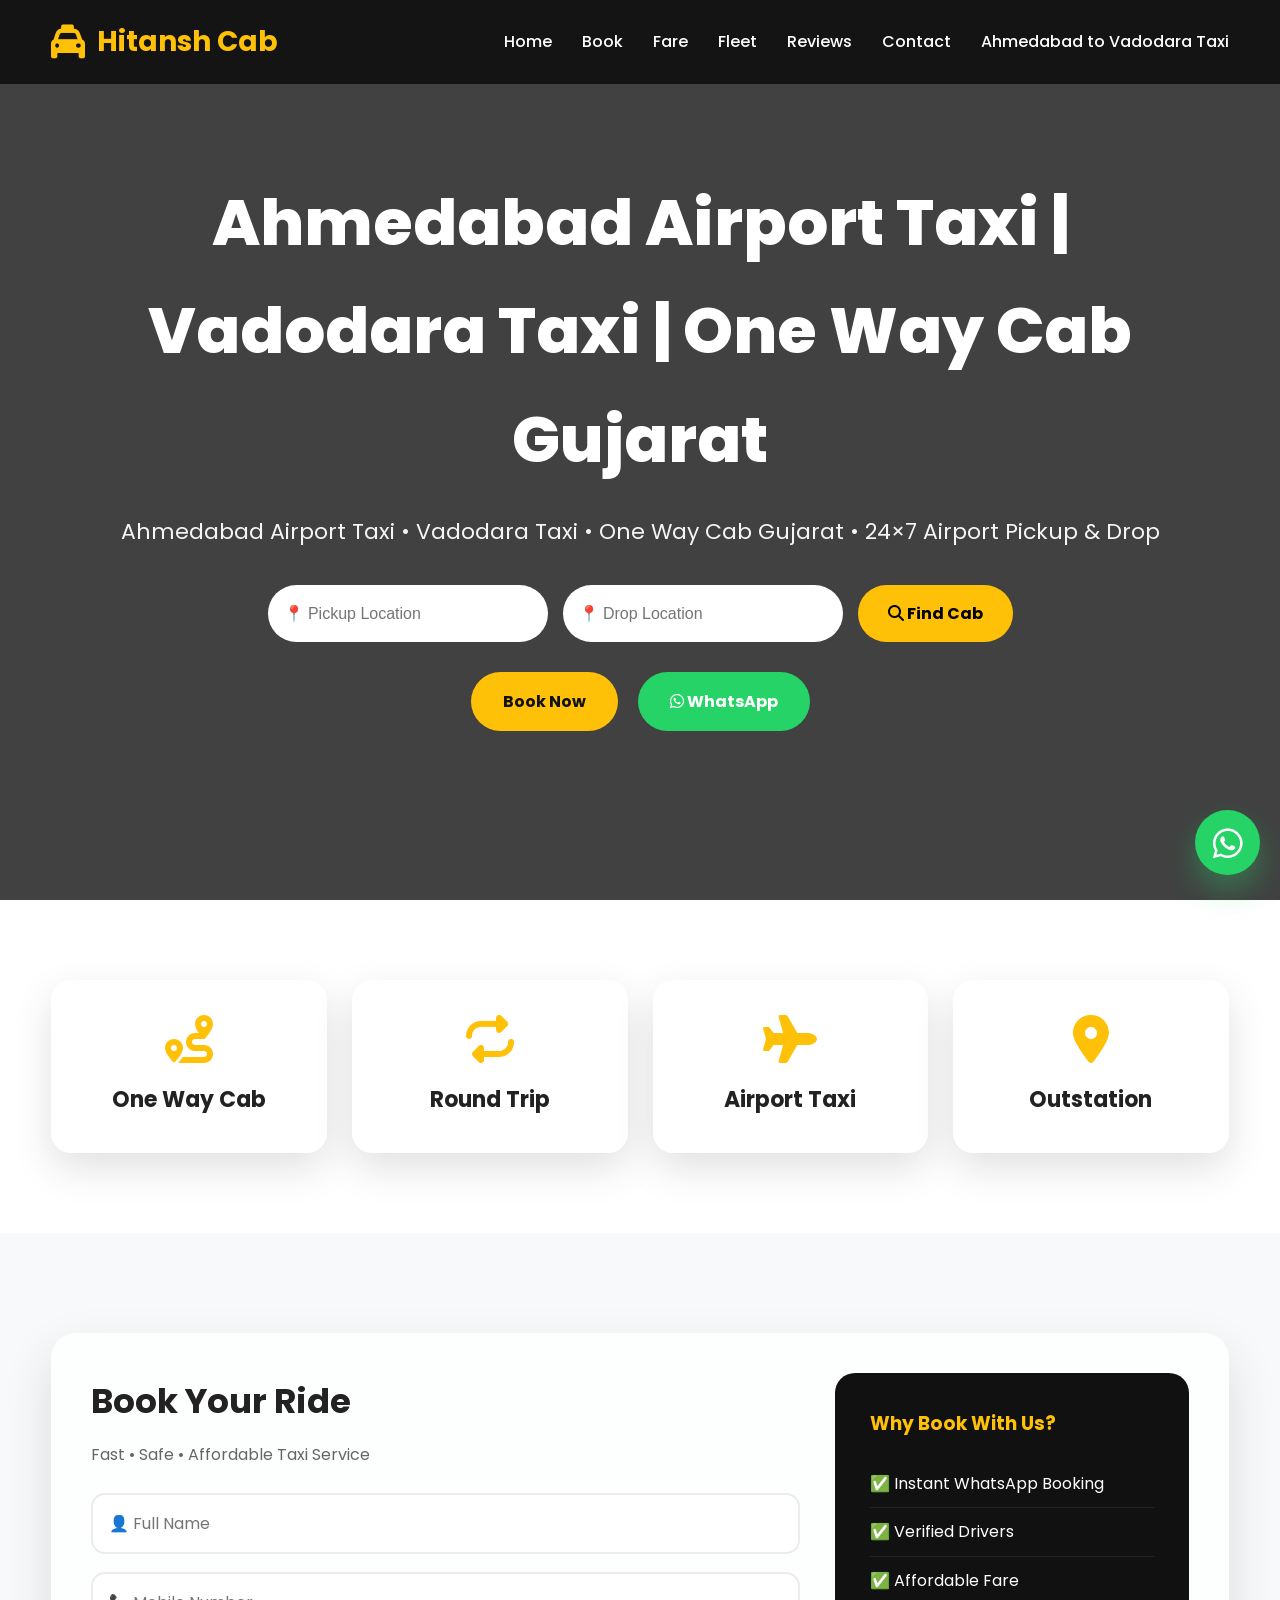
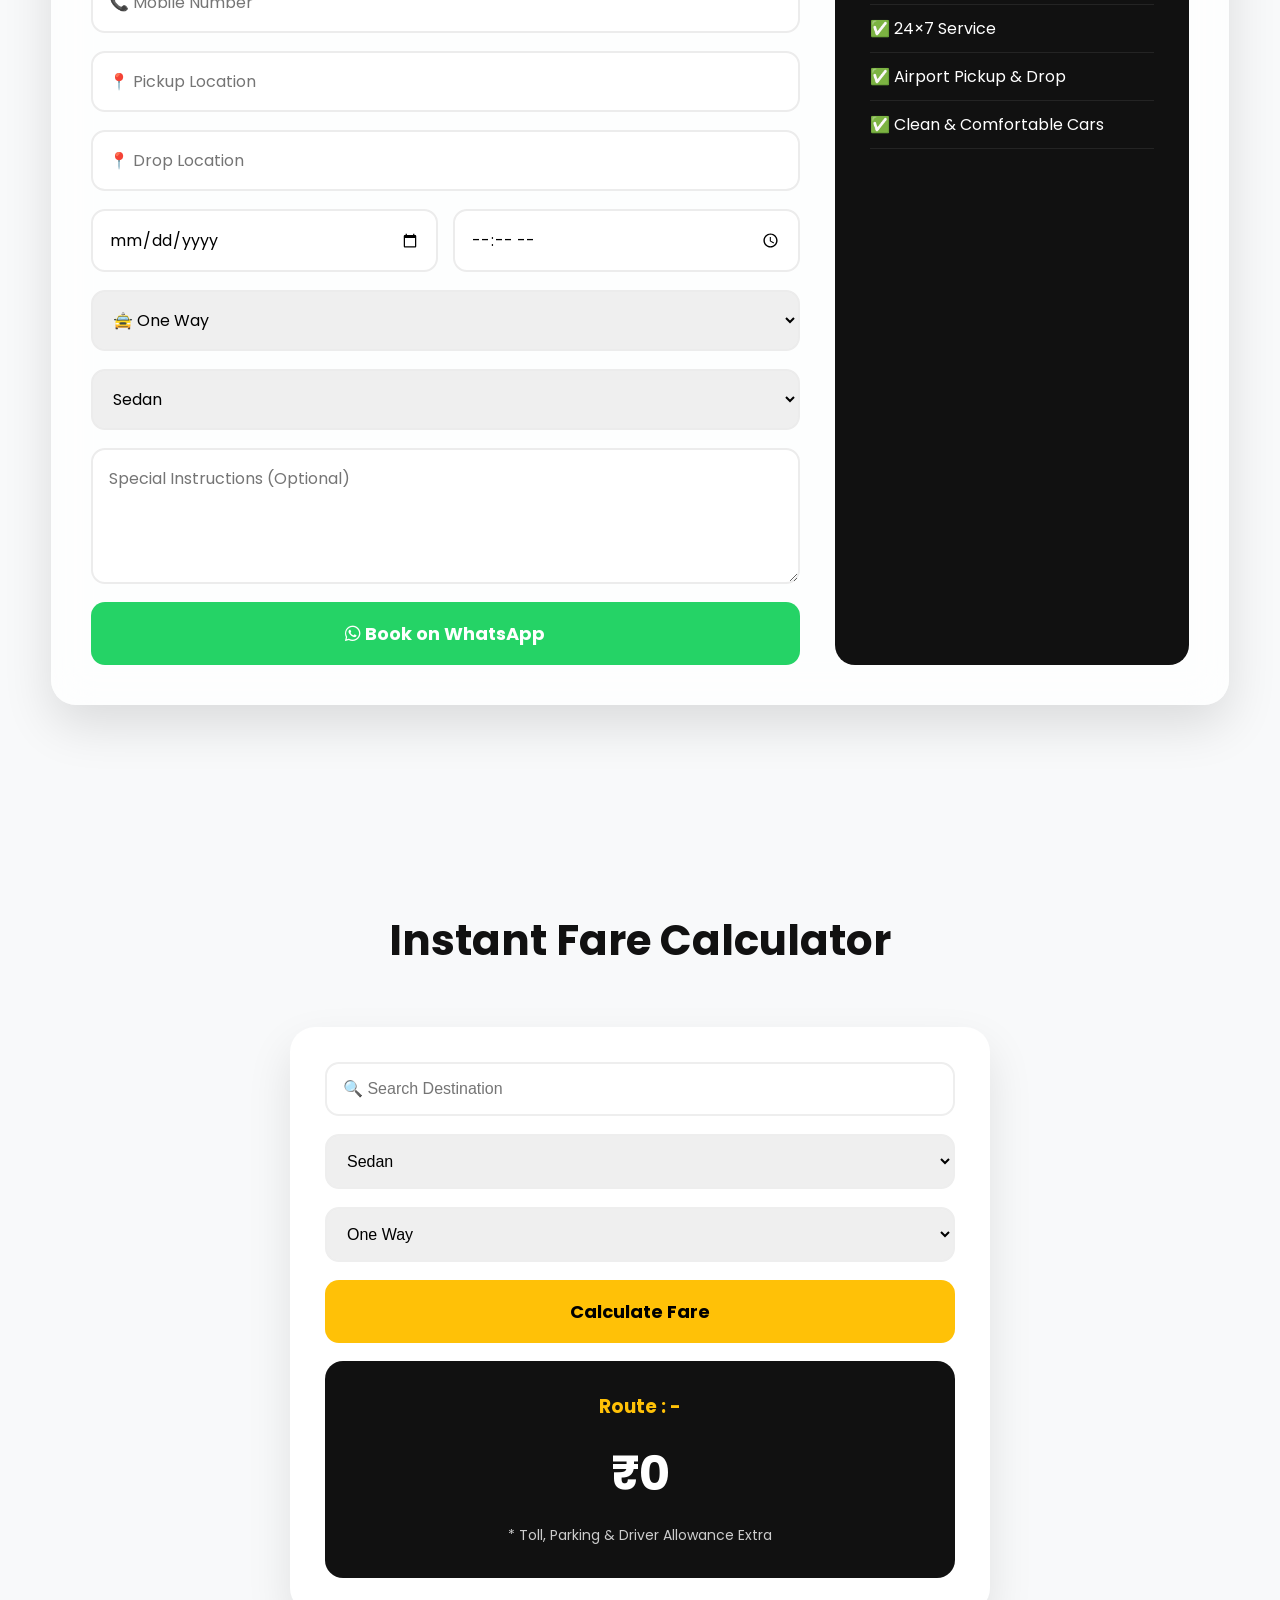
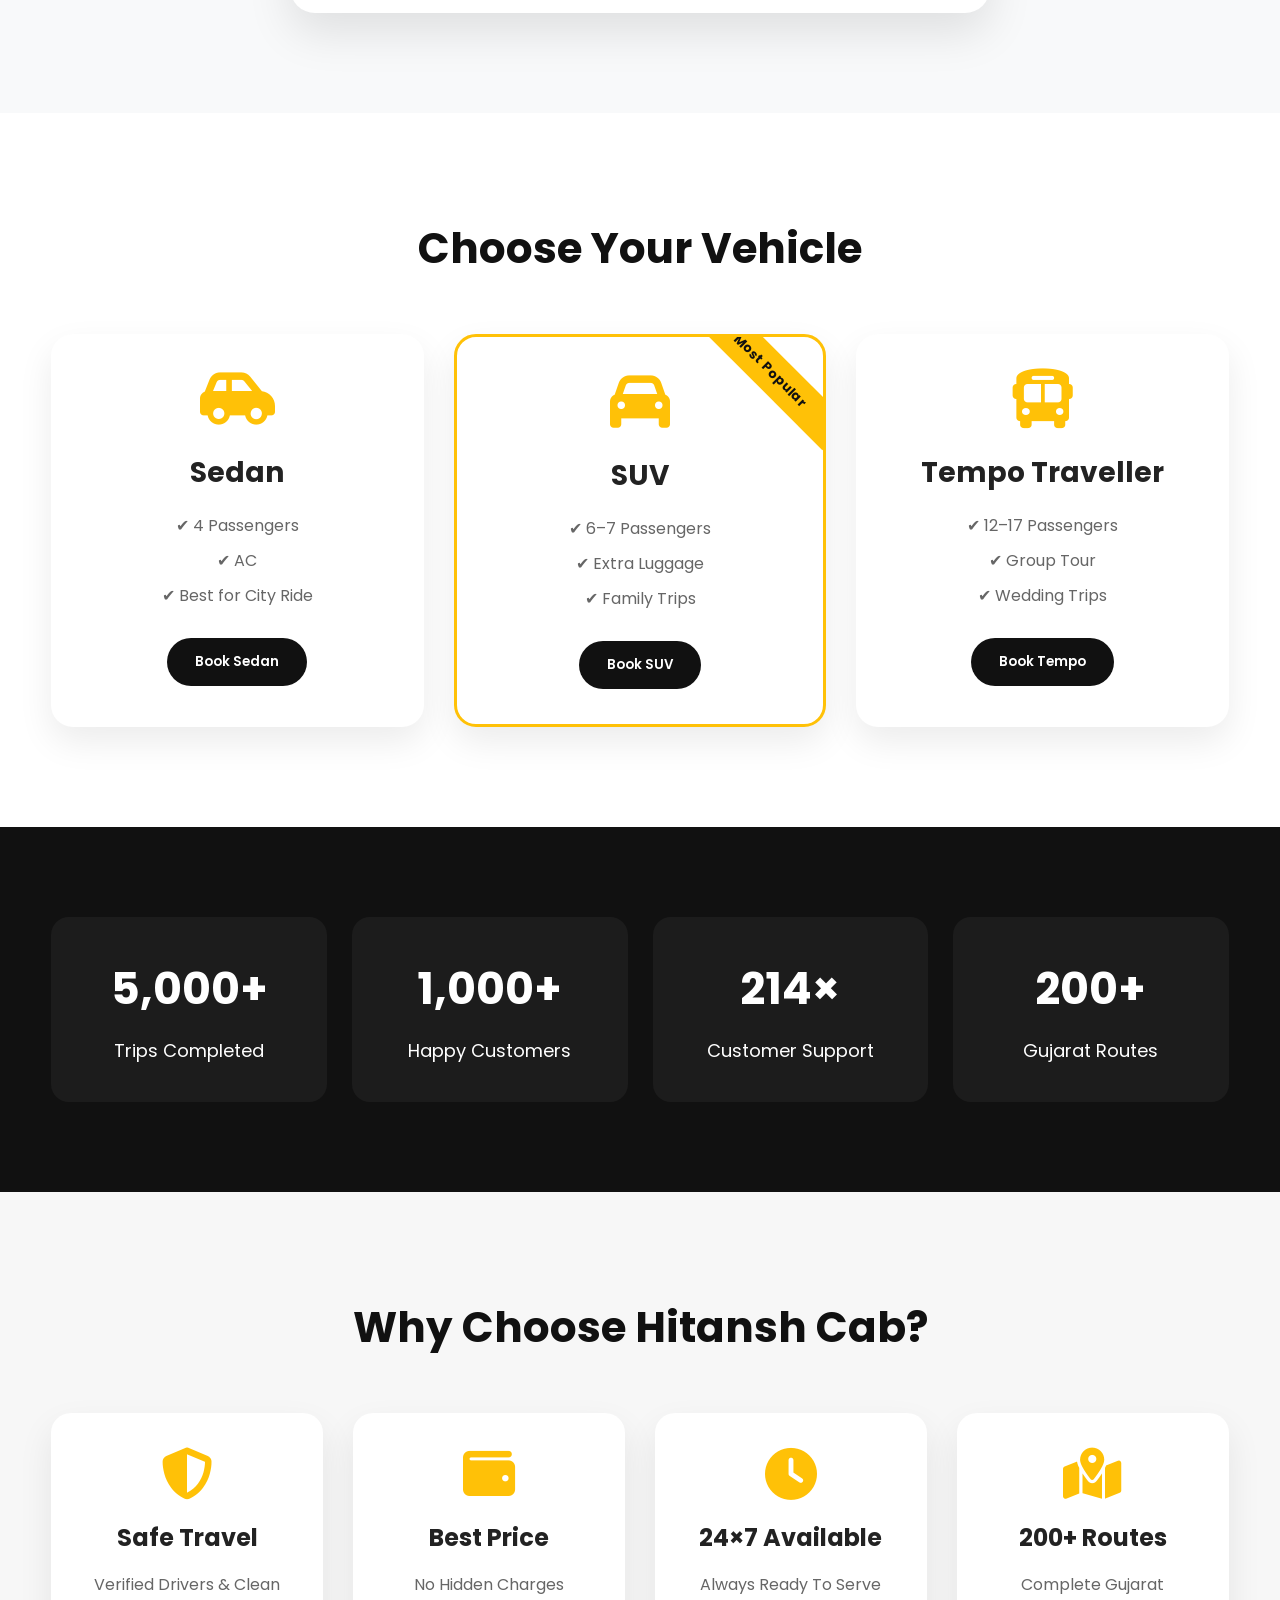
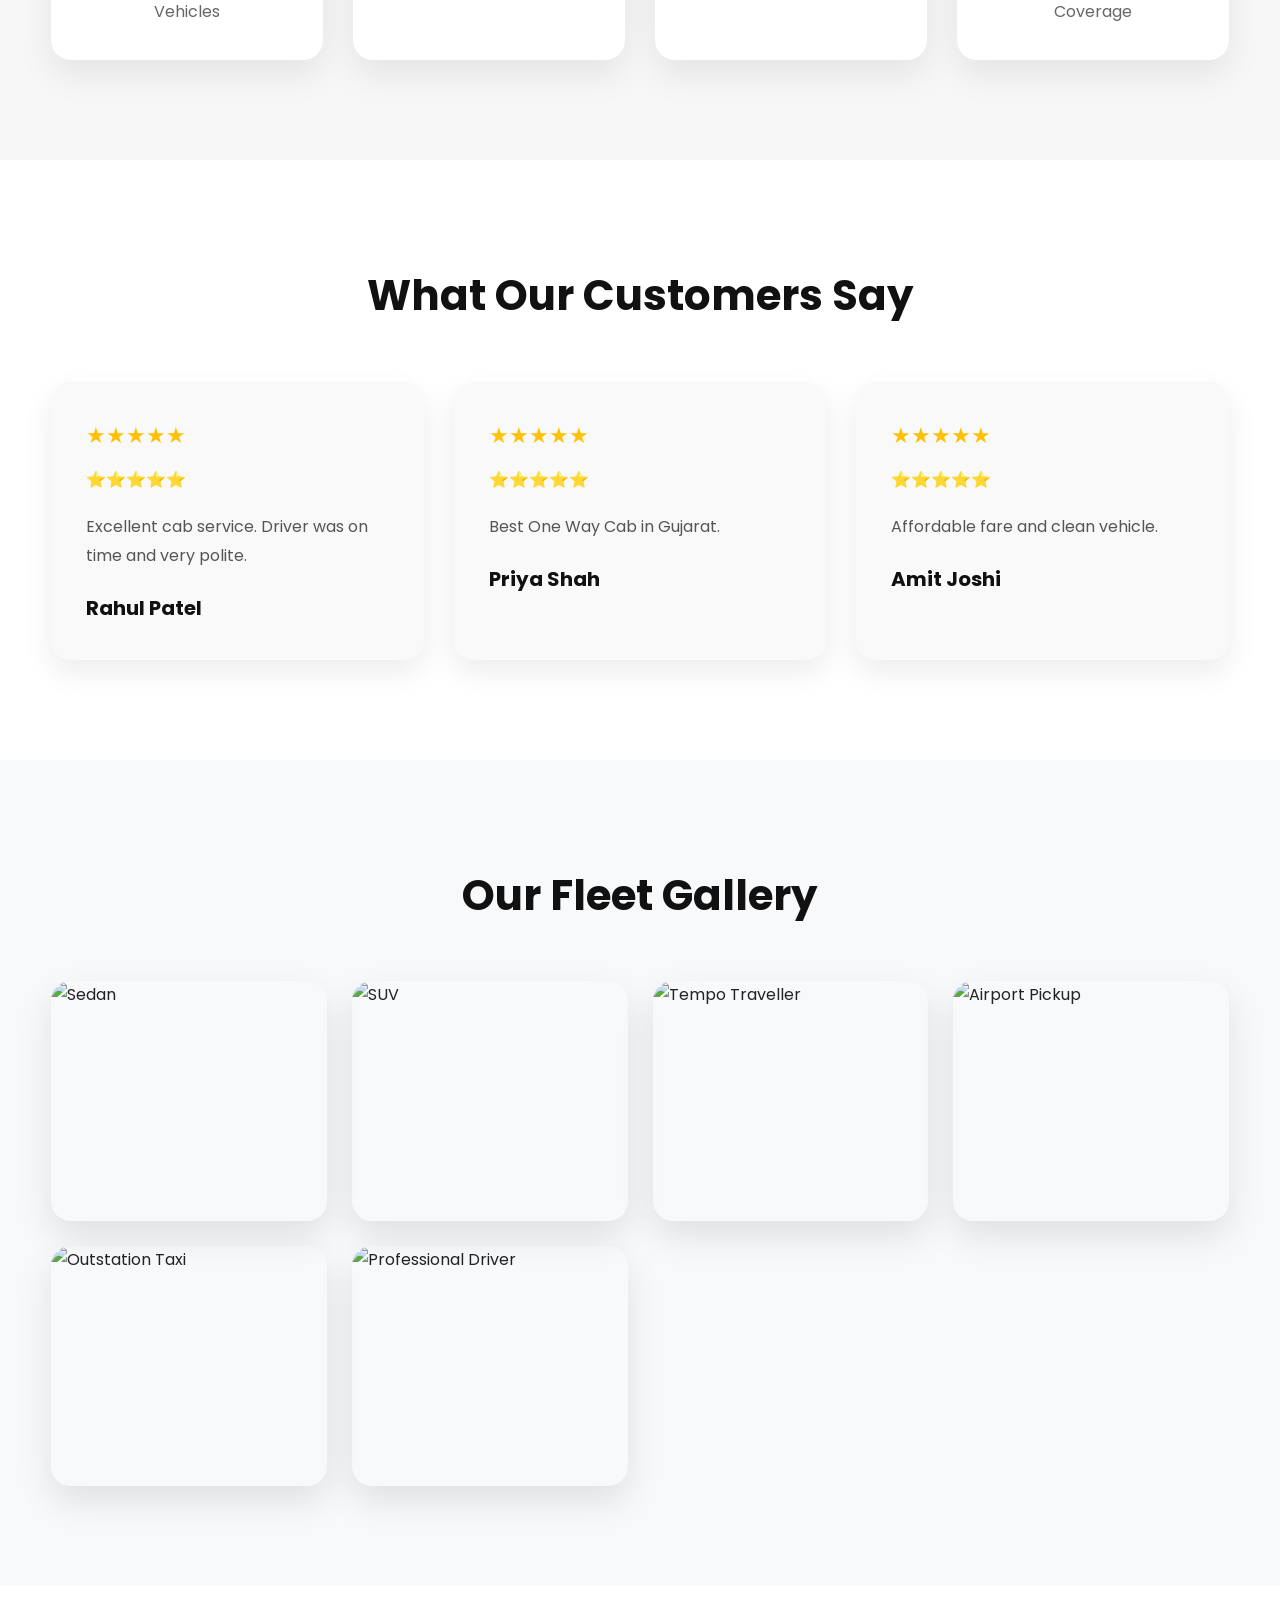
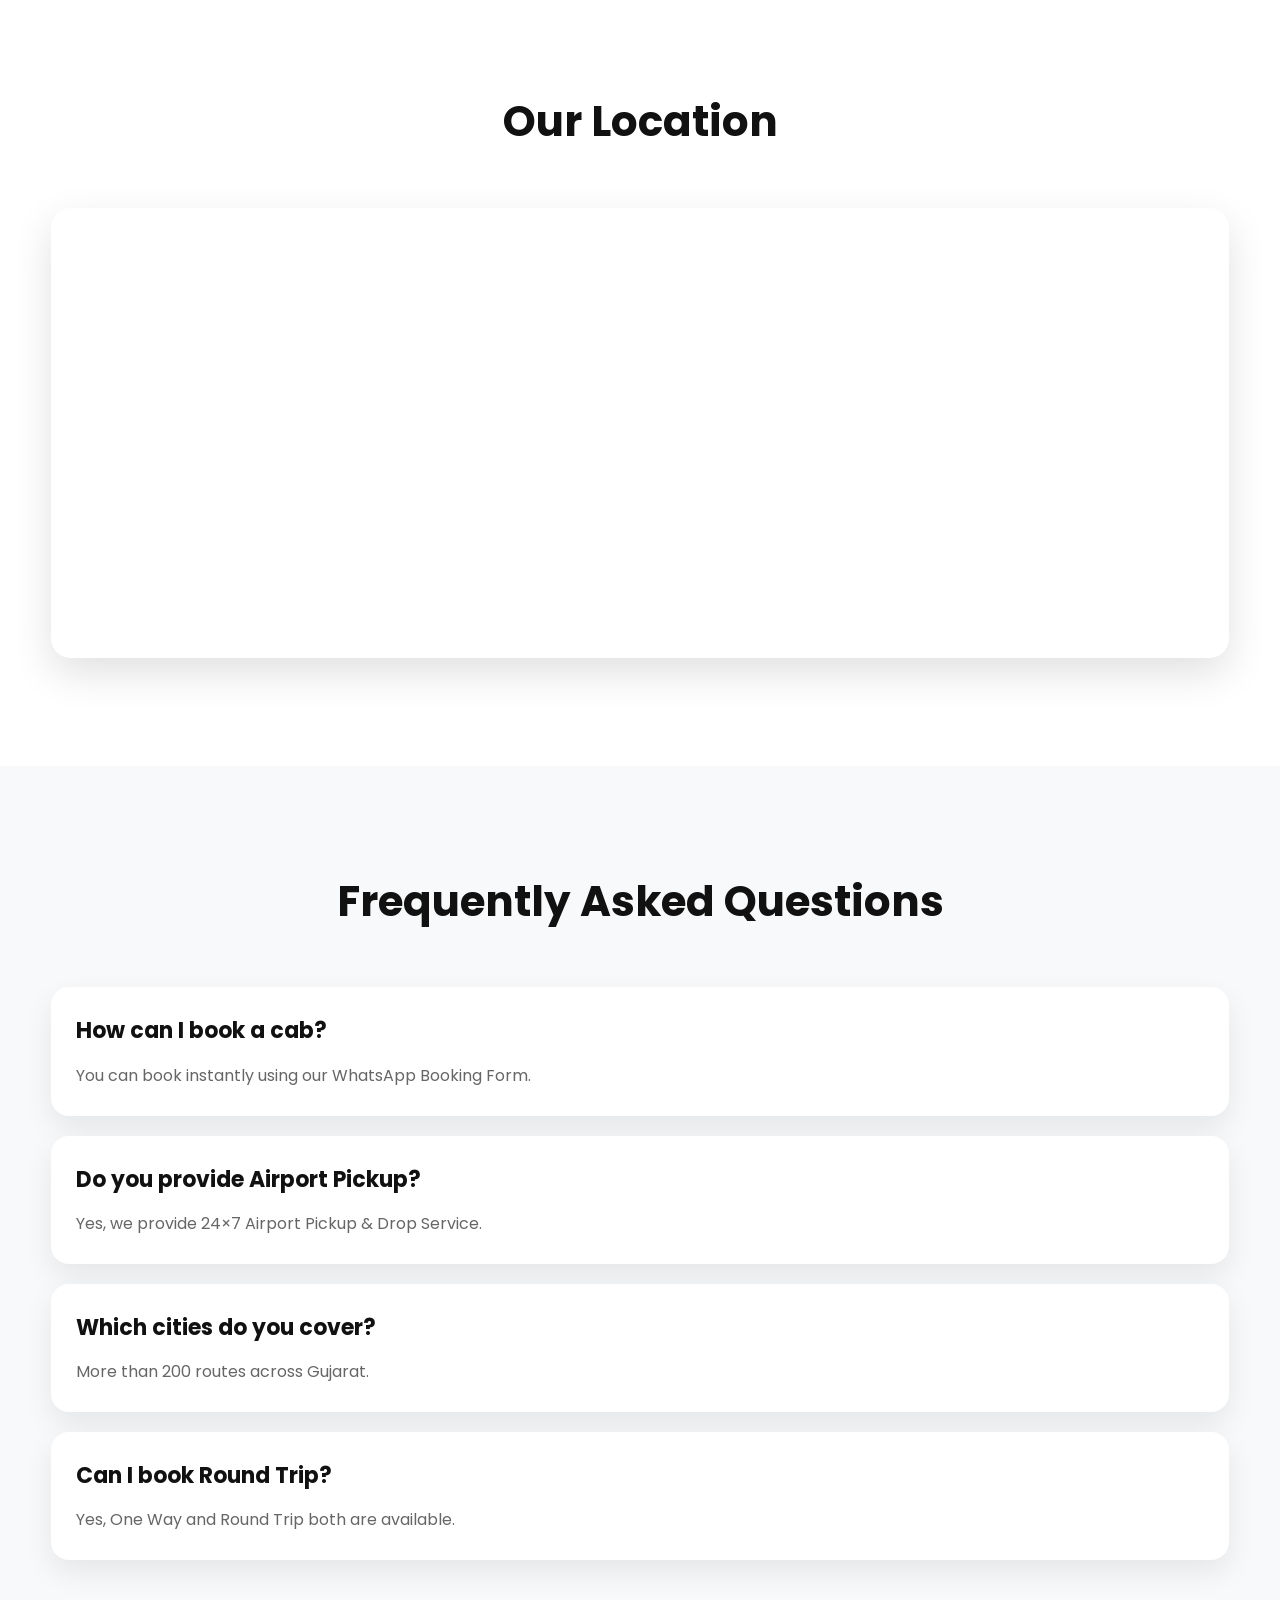
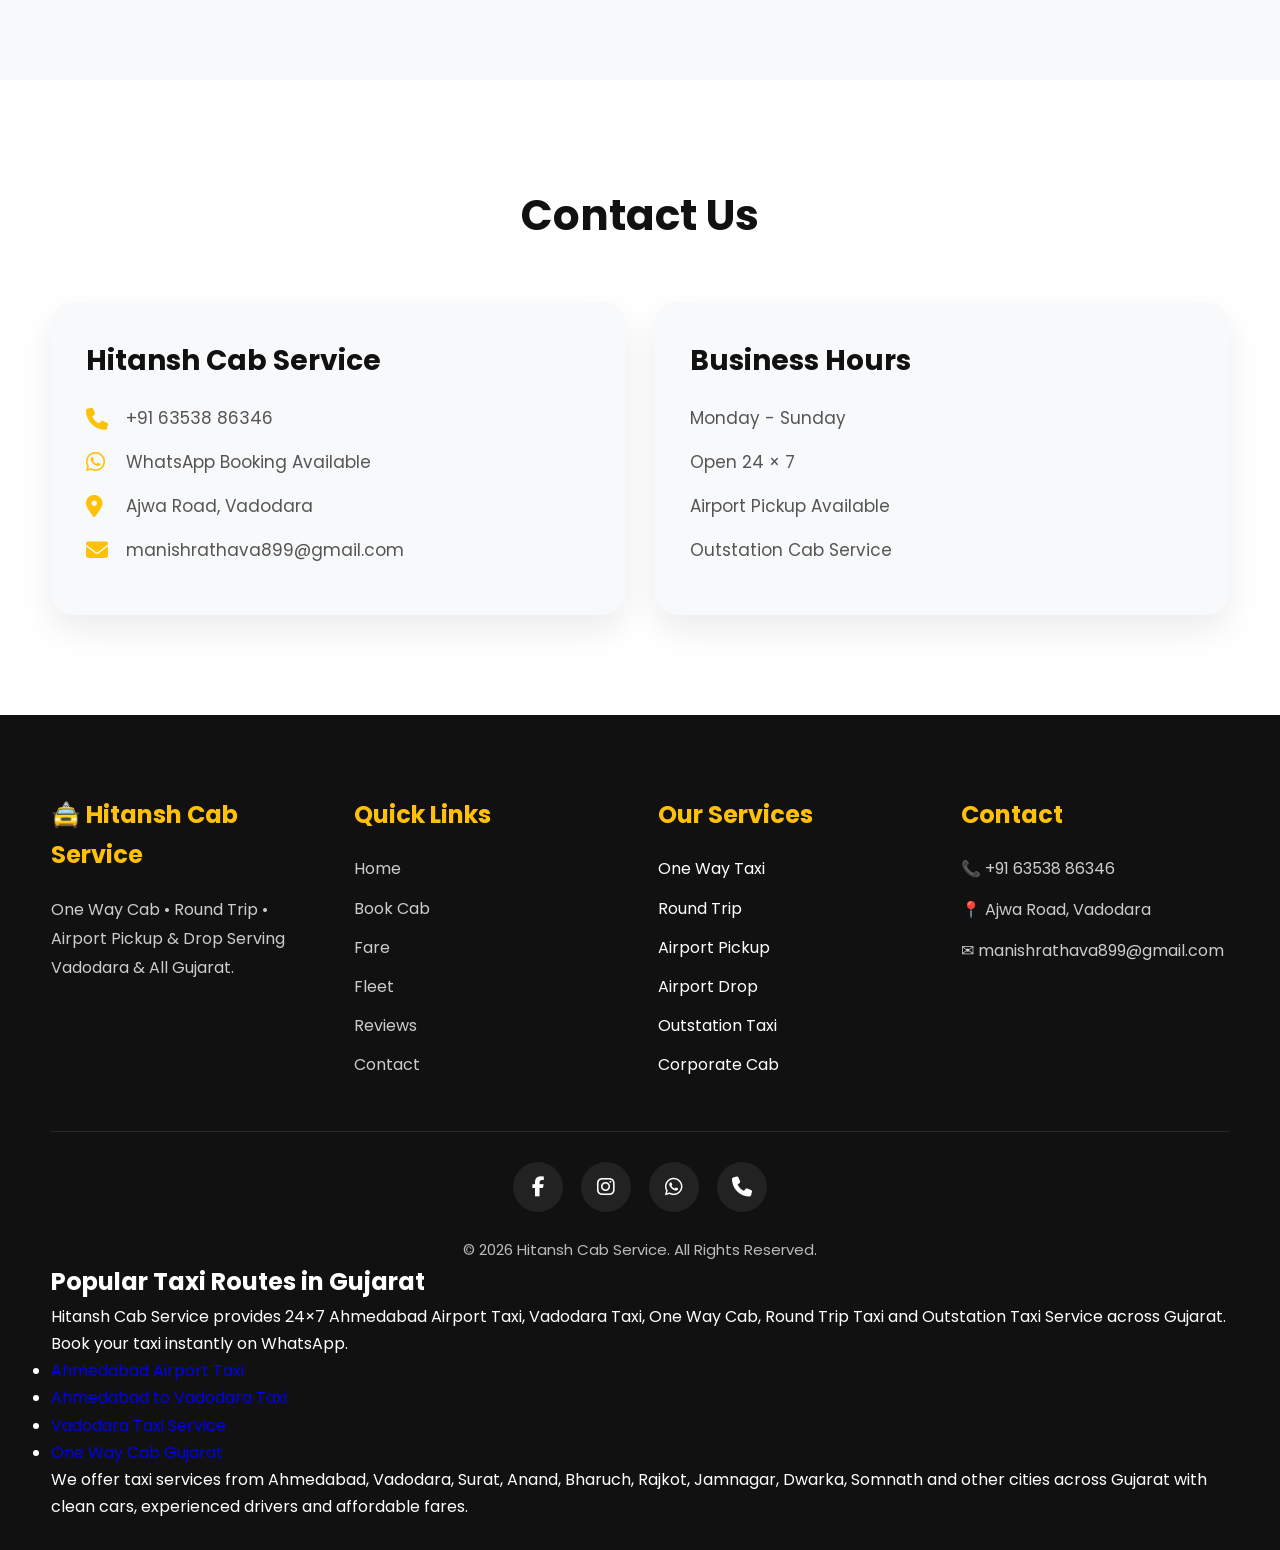
==== commit ae659a8e: "Remove robots meta tag Removed robots meta tag from index.html" ====
--- a/index.html
+++ b/index.html
@@ -94,7 +94,6 @@
 href="https://cdnjs.cloudflare.com/ajax/libs/font-awesome/6.7.2/css/all.min.css">
 
 <link rel="stylesheet" href="style.css">
-  <meta name="robots" content="index, follow">
 
 <meta property="og:type" content="website">
 <meta property="og:title" content="Ahmedabad Airport Taxi | Vadodara Taxi | Hitansh Cab Service">
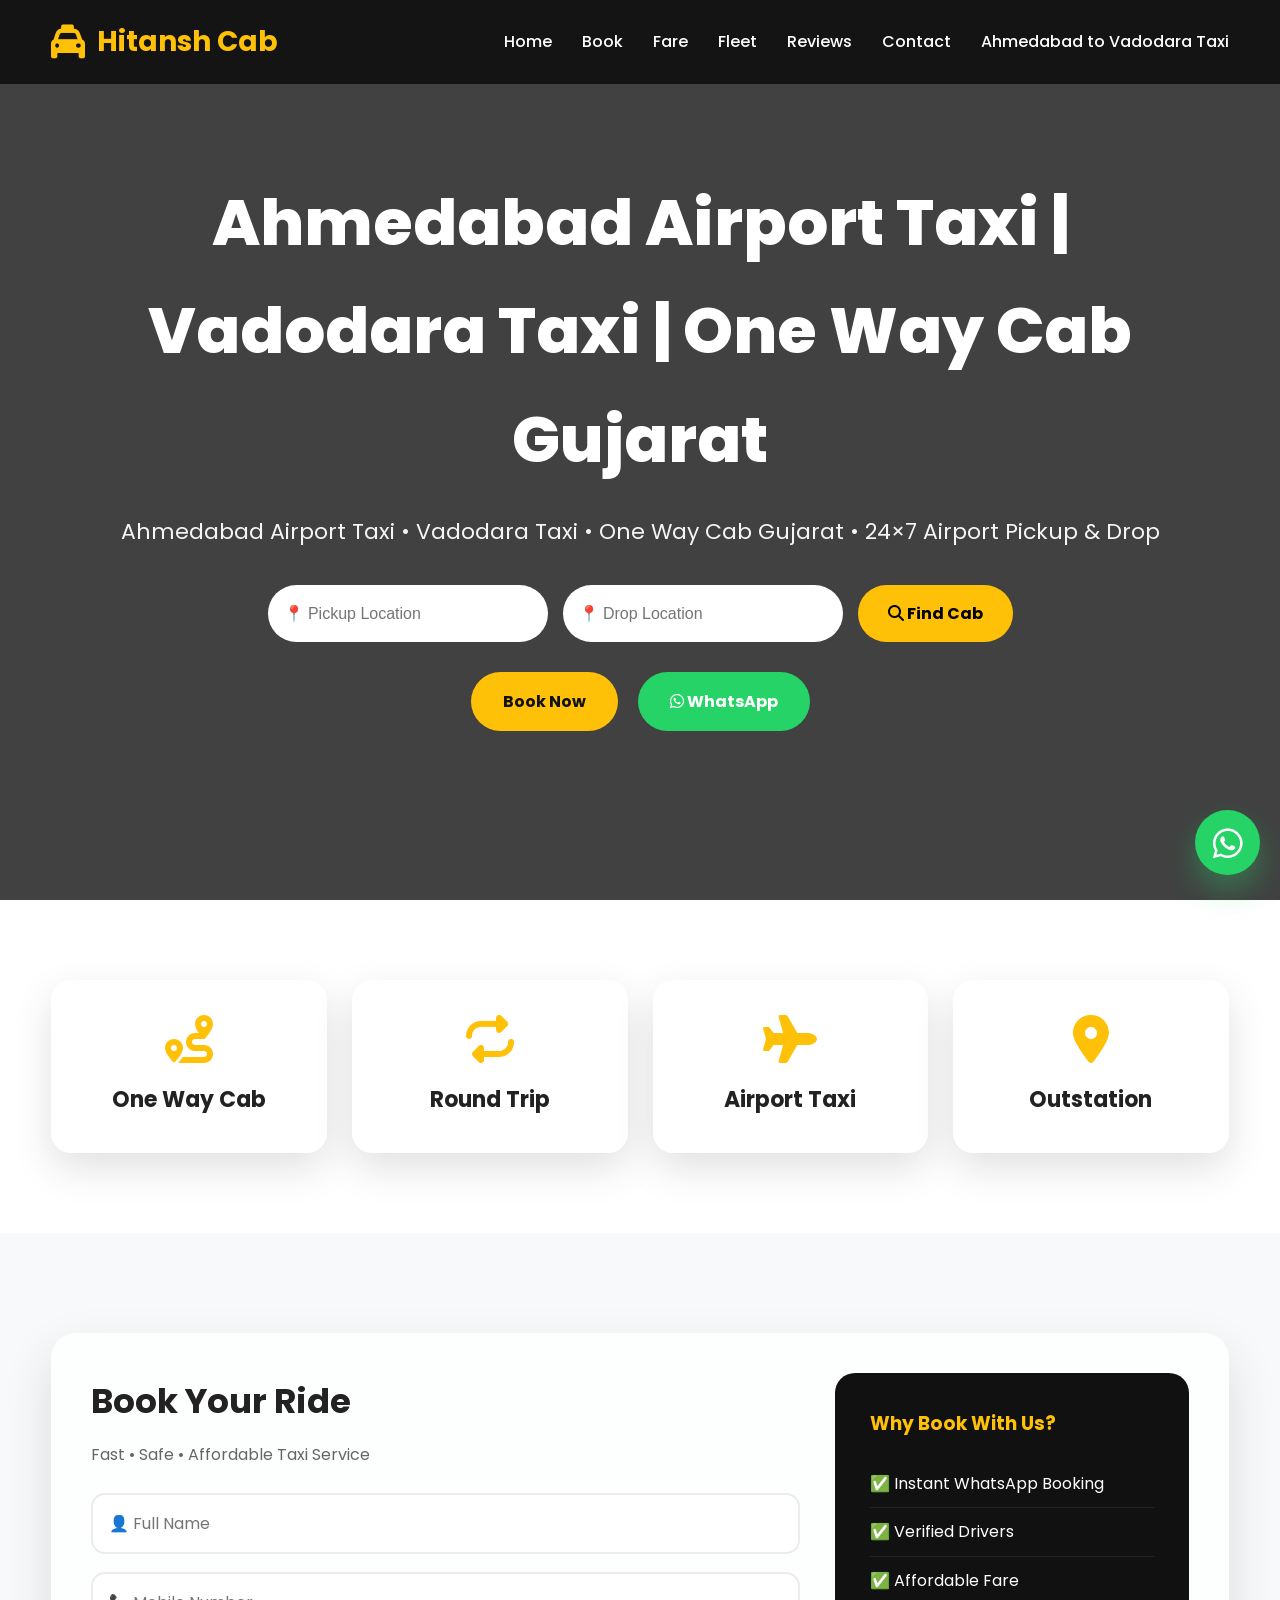
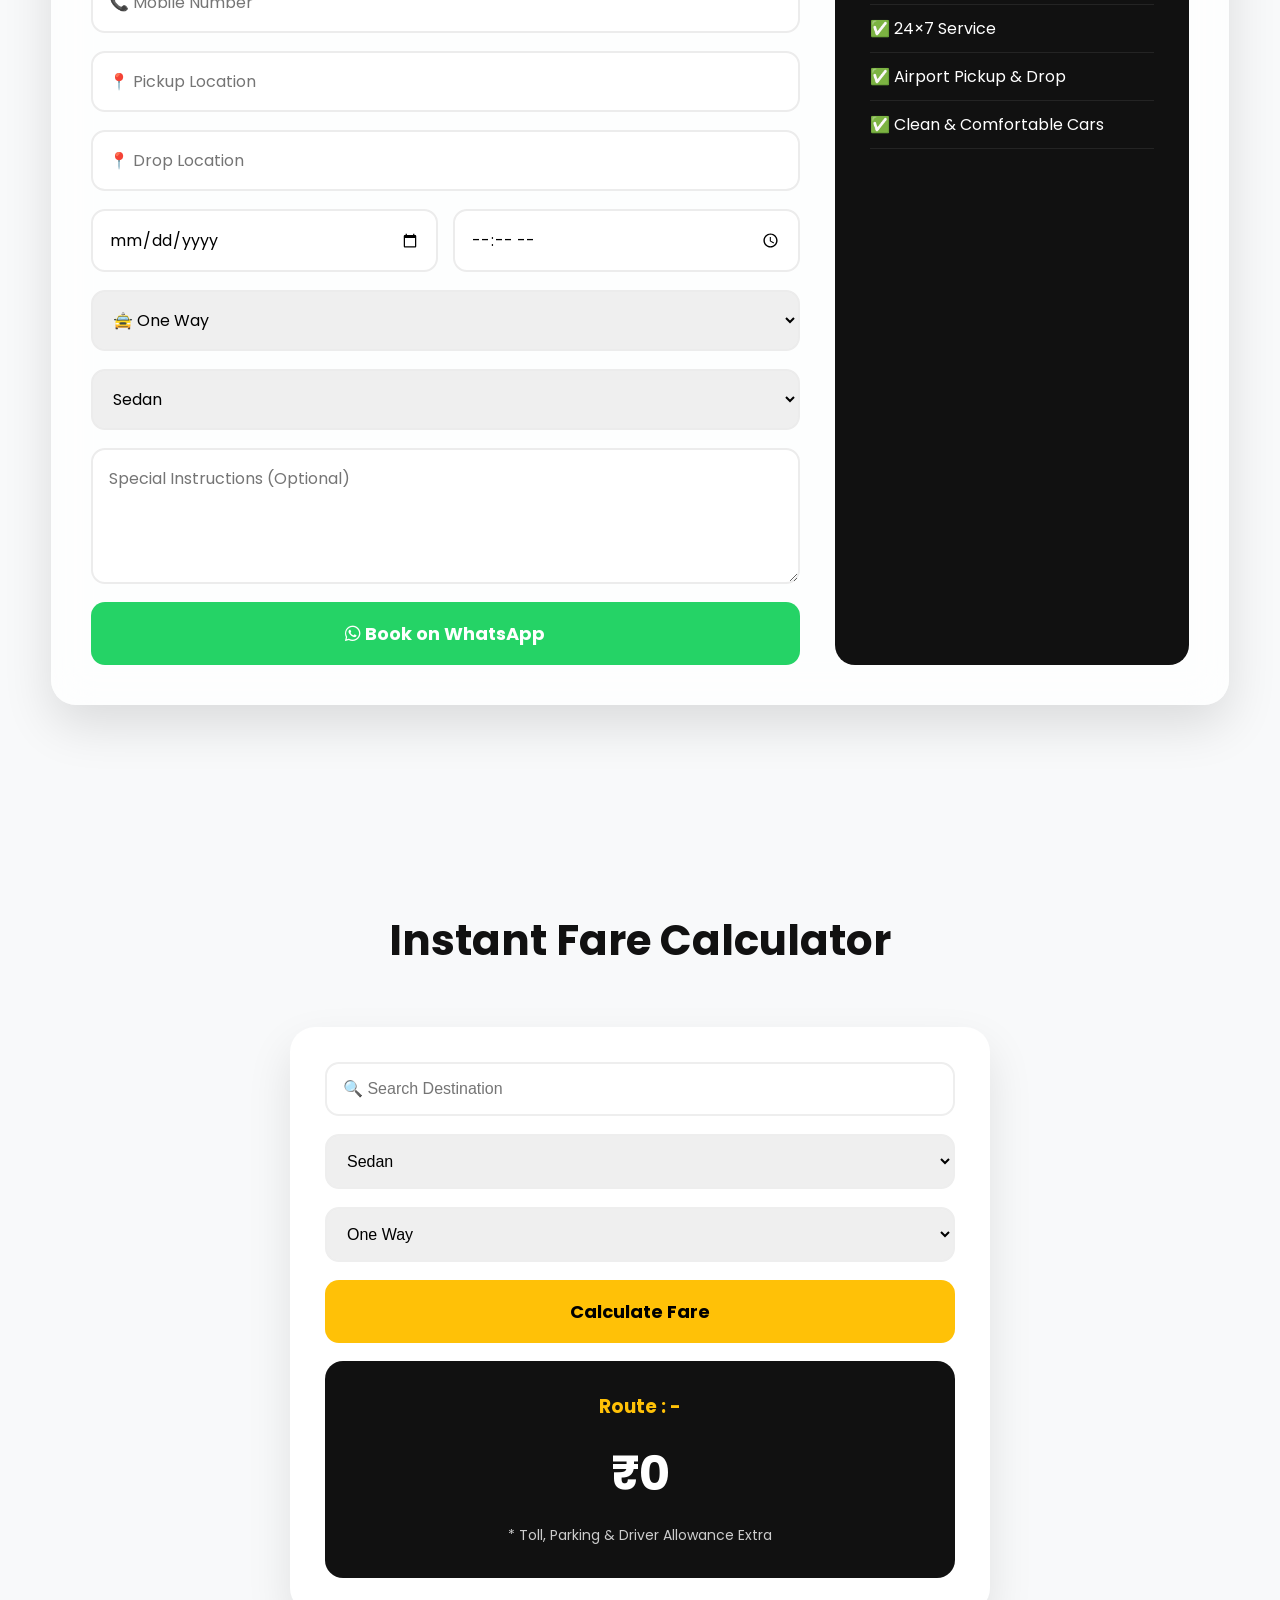
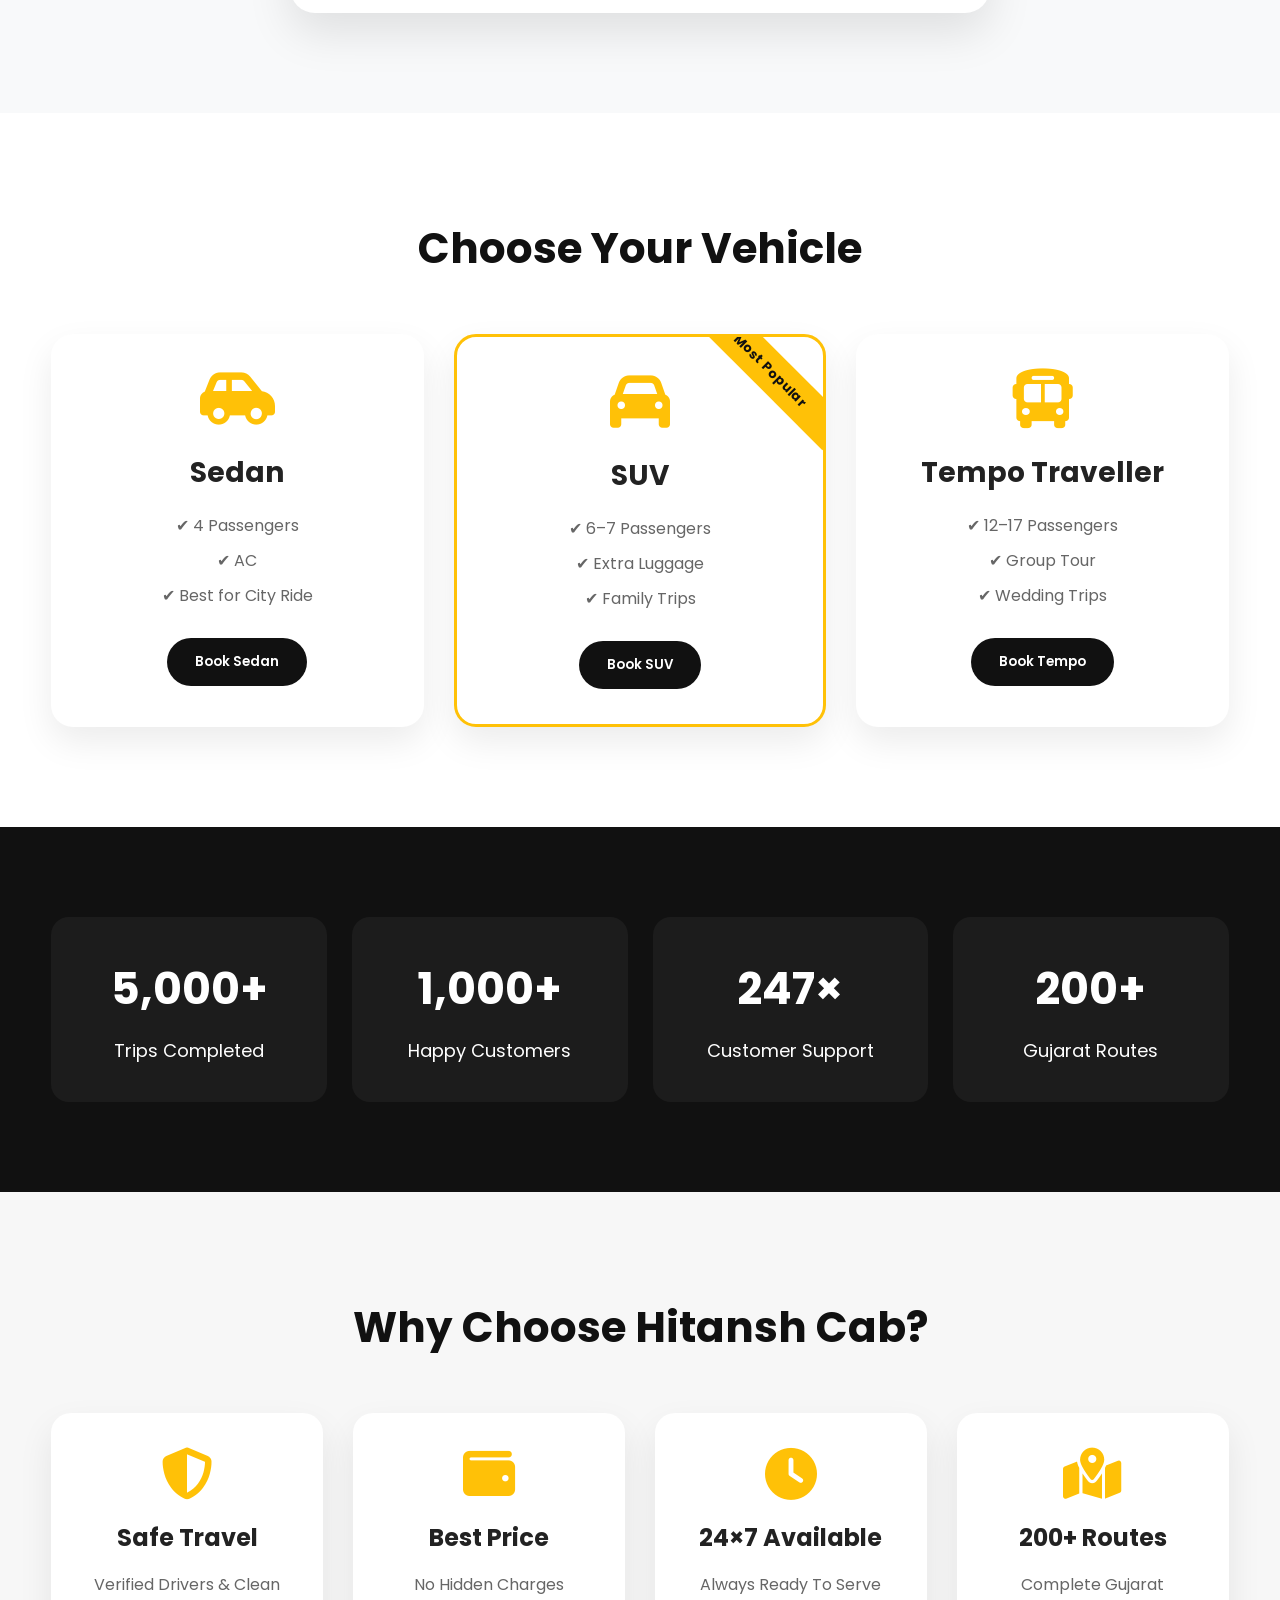
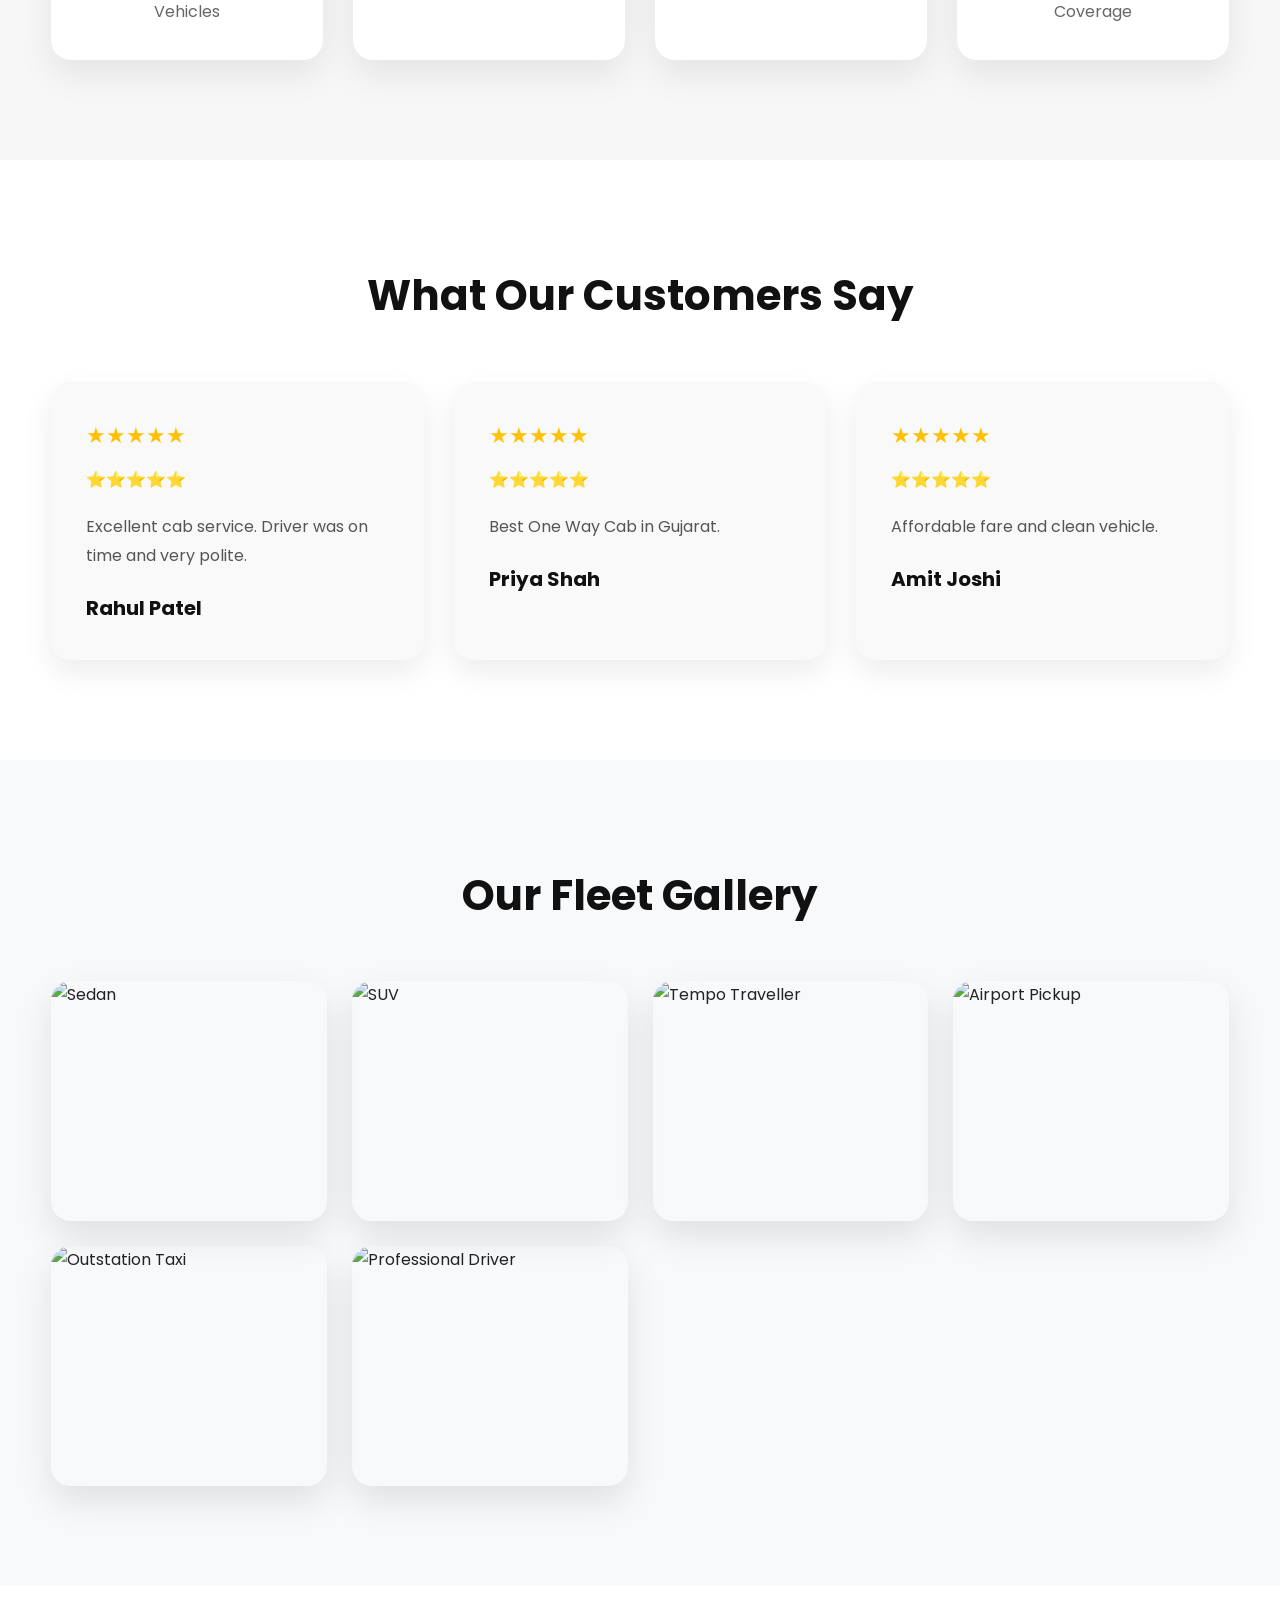
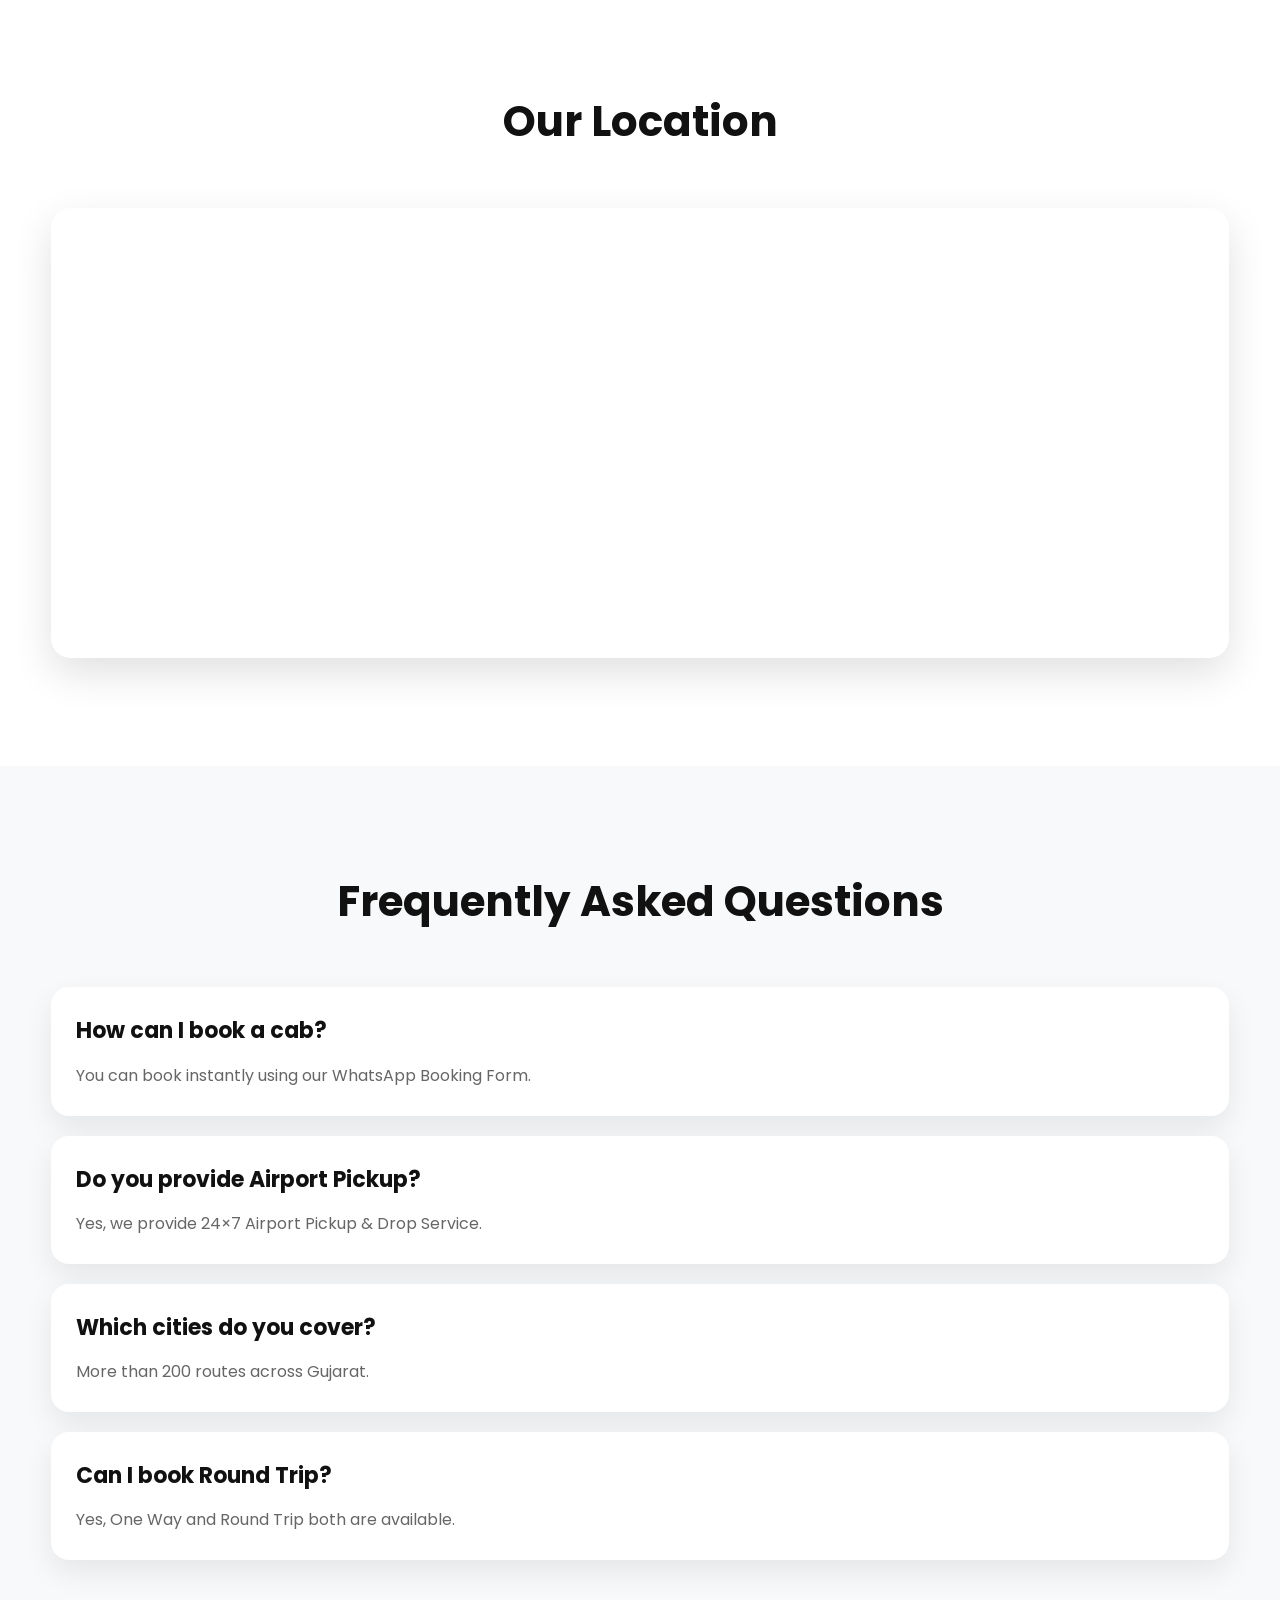
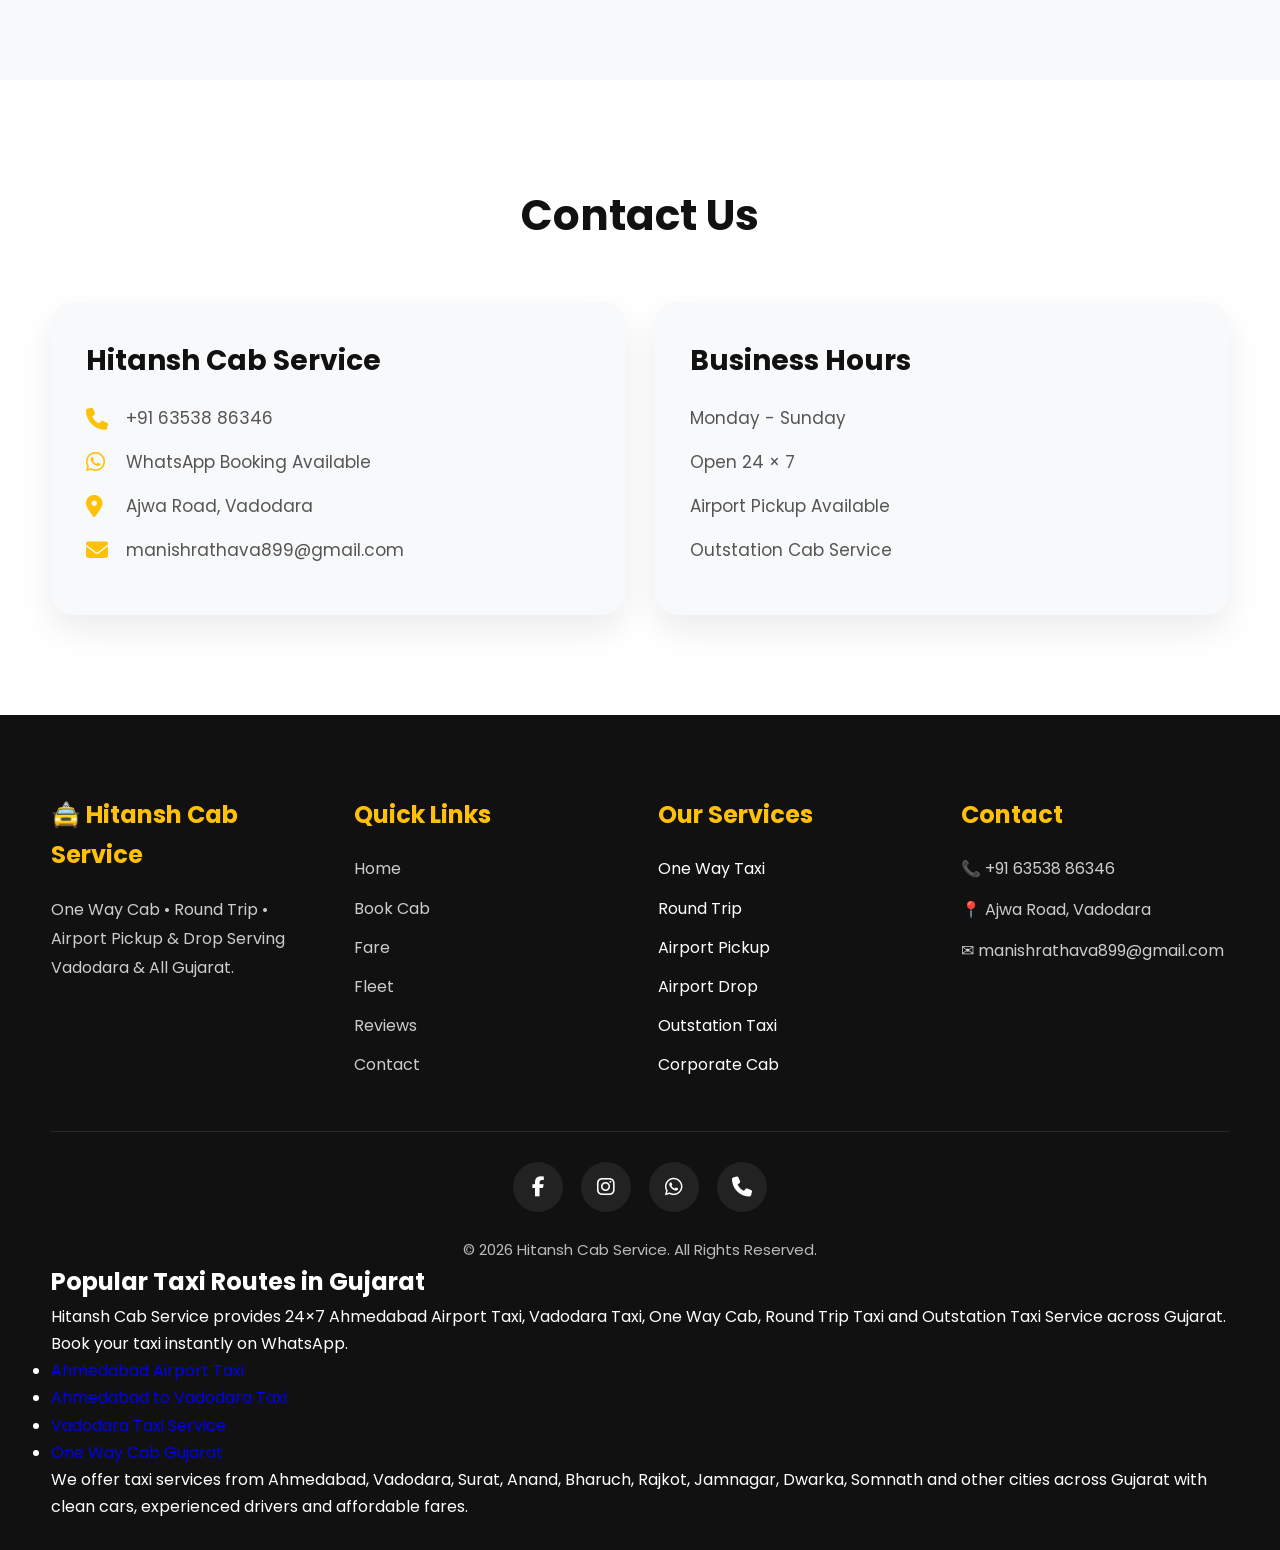
==== commit 23dae827: "Remove LocalBusiness JSON-LD script from index.html Removed structured data script for LocalBusiness" ====
--- a/index.html
+++ b/index.html
@@ -103,21 +103,6 @@
 
 <meta name="twitter:card" content="summary_large_image">
 
-<script type="application/ld+json">
-{
-"@context":"https://schema.org",
-"@type":"LocalBusiness",
-"name":"Hitansh Cab Service",
-"url":"https://hitanshcab.in",
-"telephone":"+916353886346",
-"address":{
-"@type":"PostalAddress",
-"addressLocality":"Vadodara",
-"addressRegion":"Gujarat",
-"addressCountry":"IN"
-}
-}
-</script>
 
 </head>
 <script type="application/ld+json">
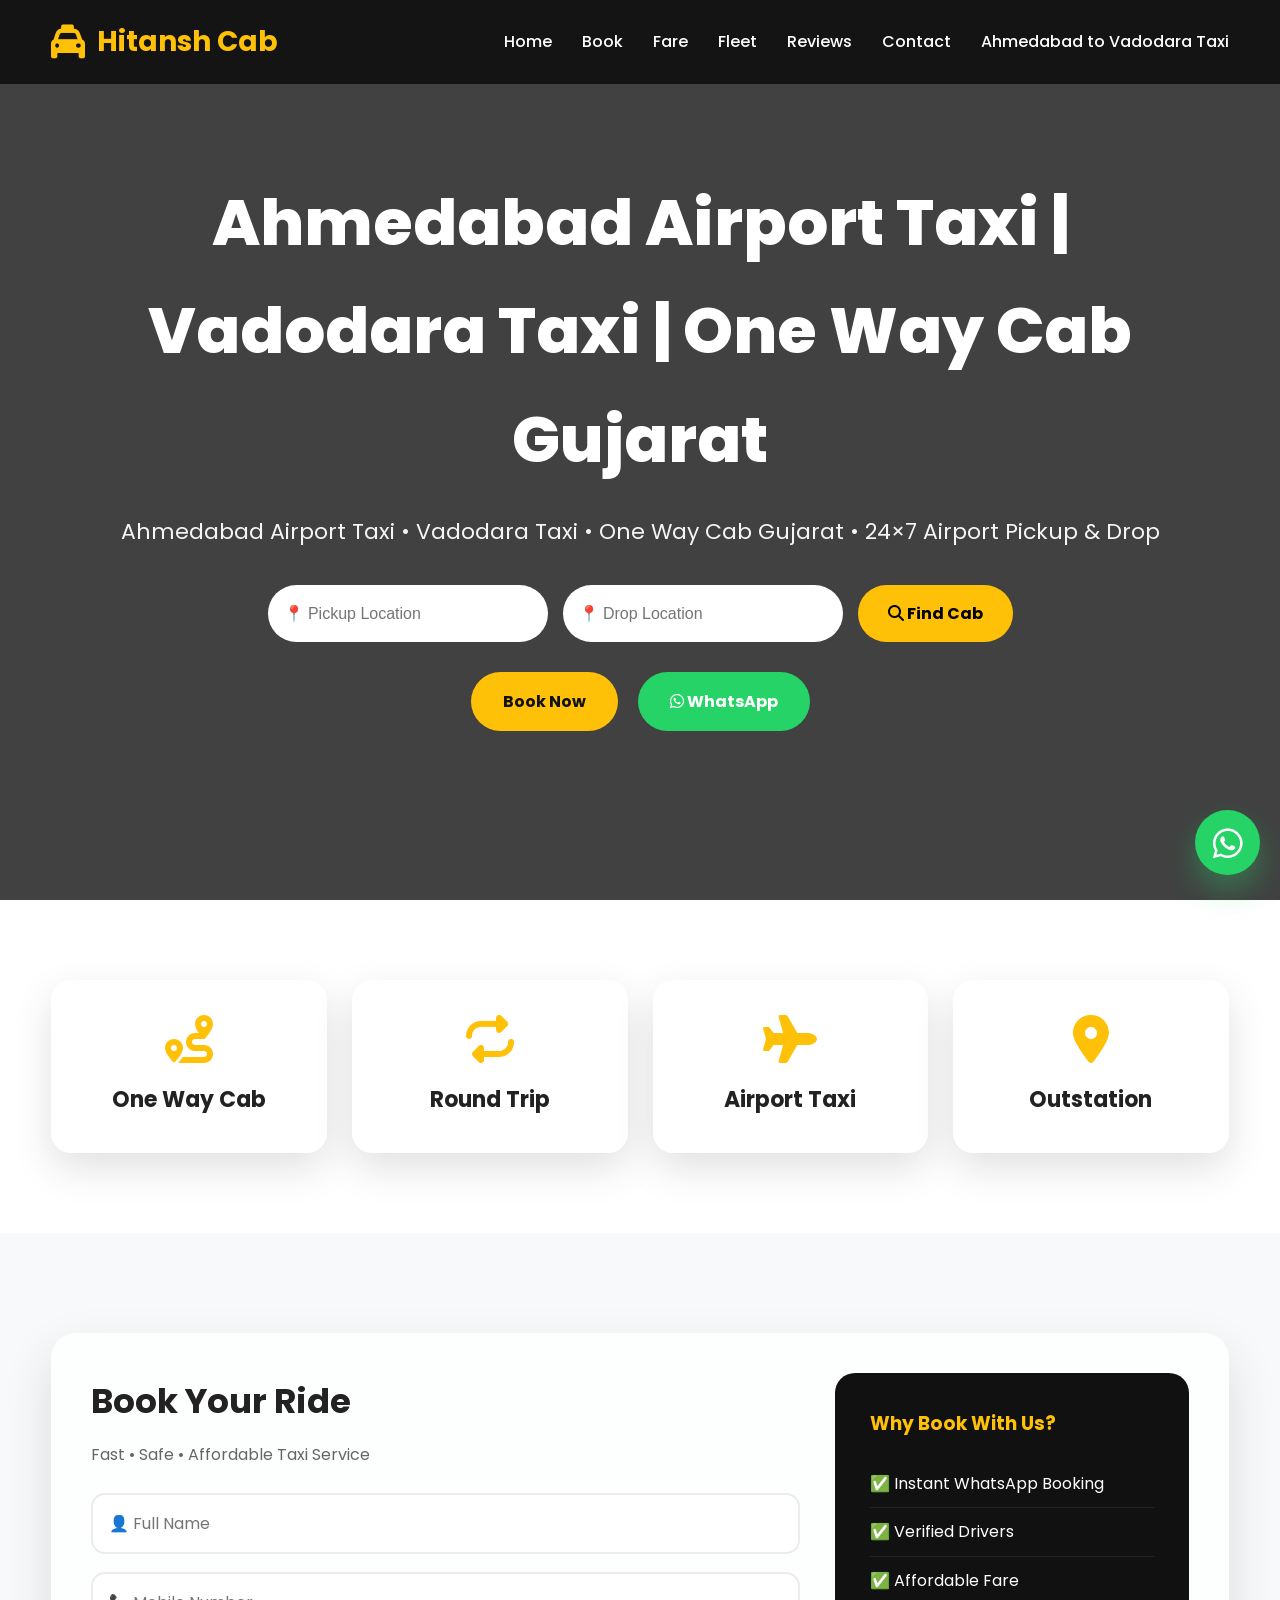
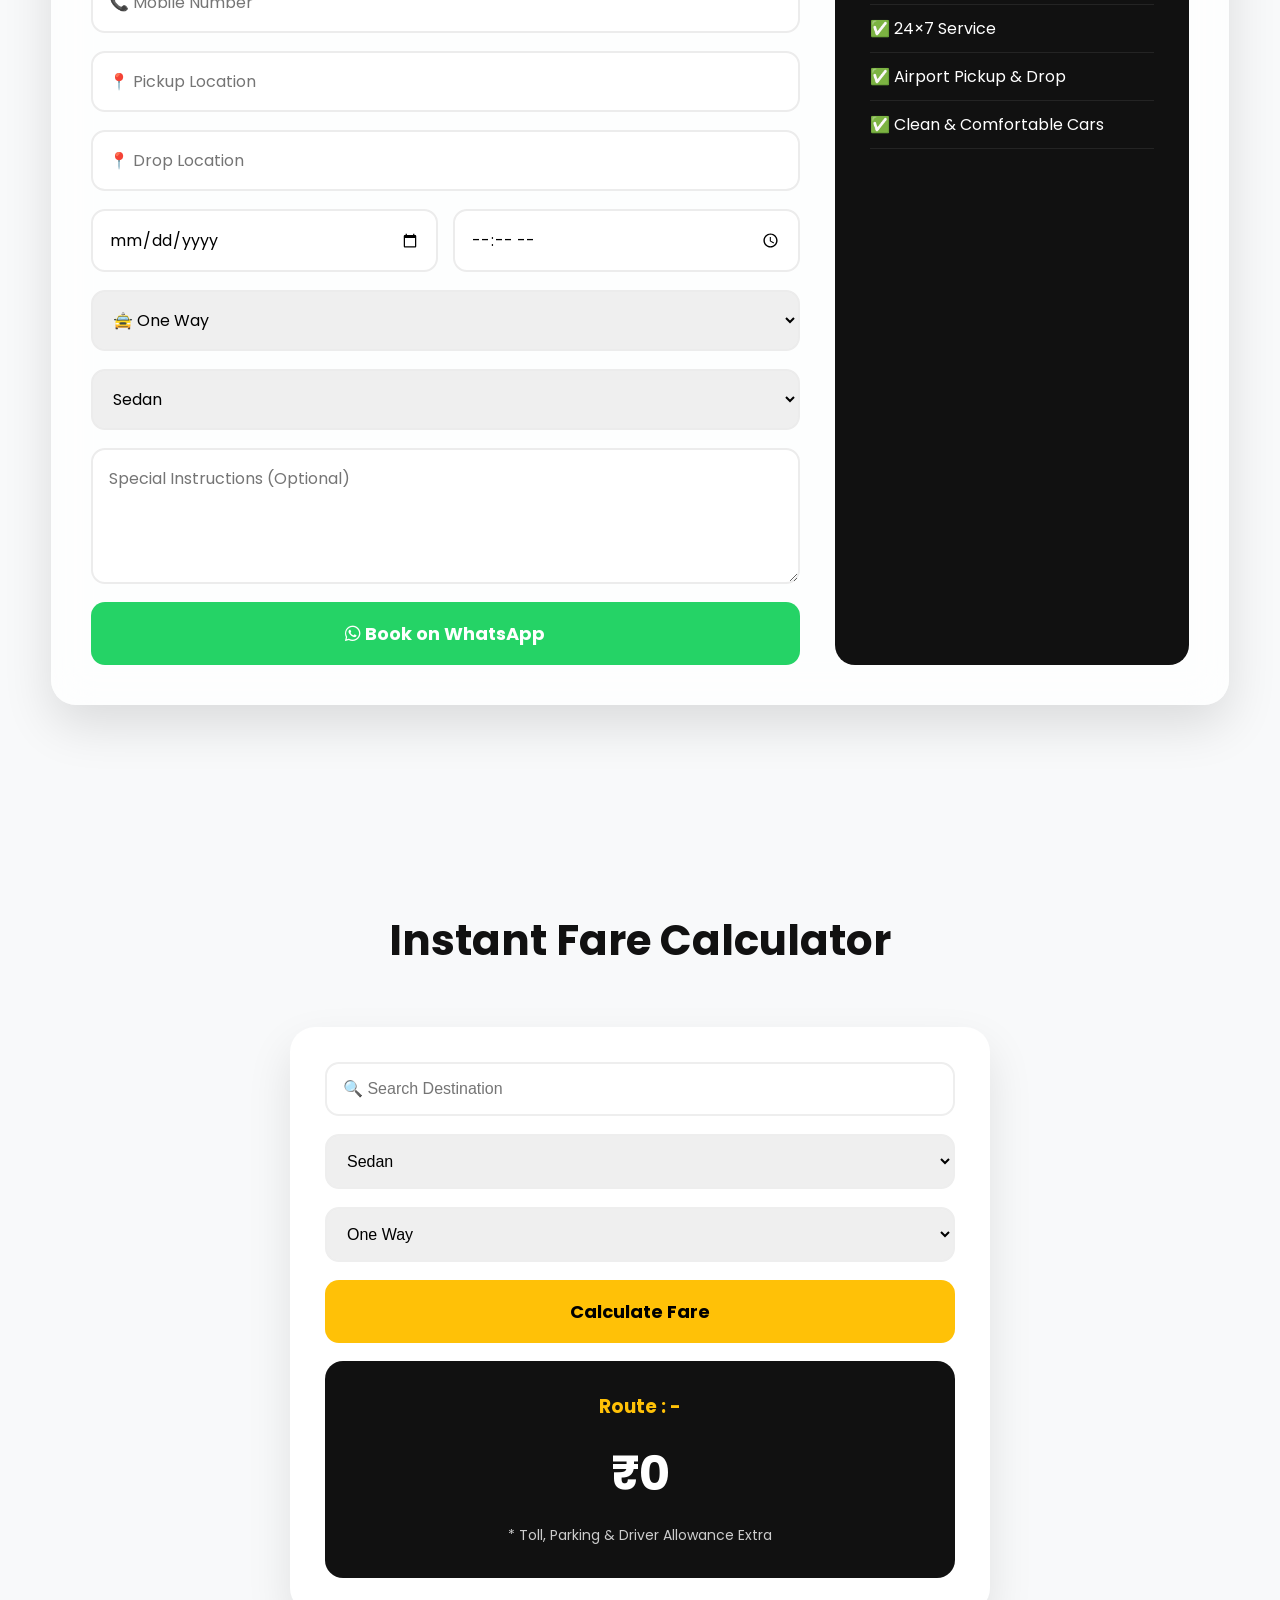
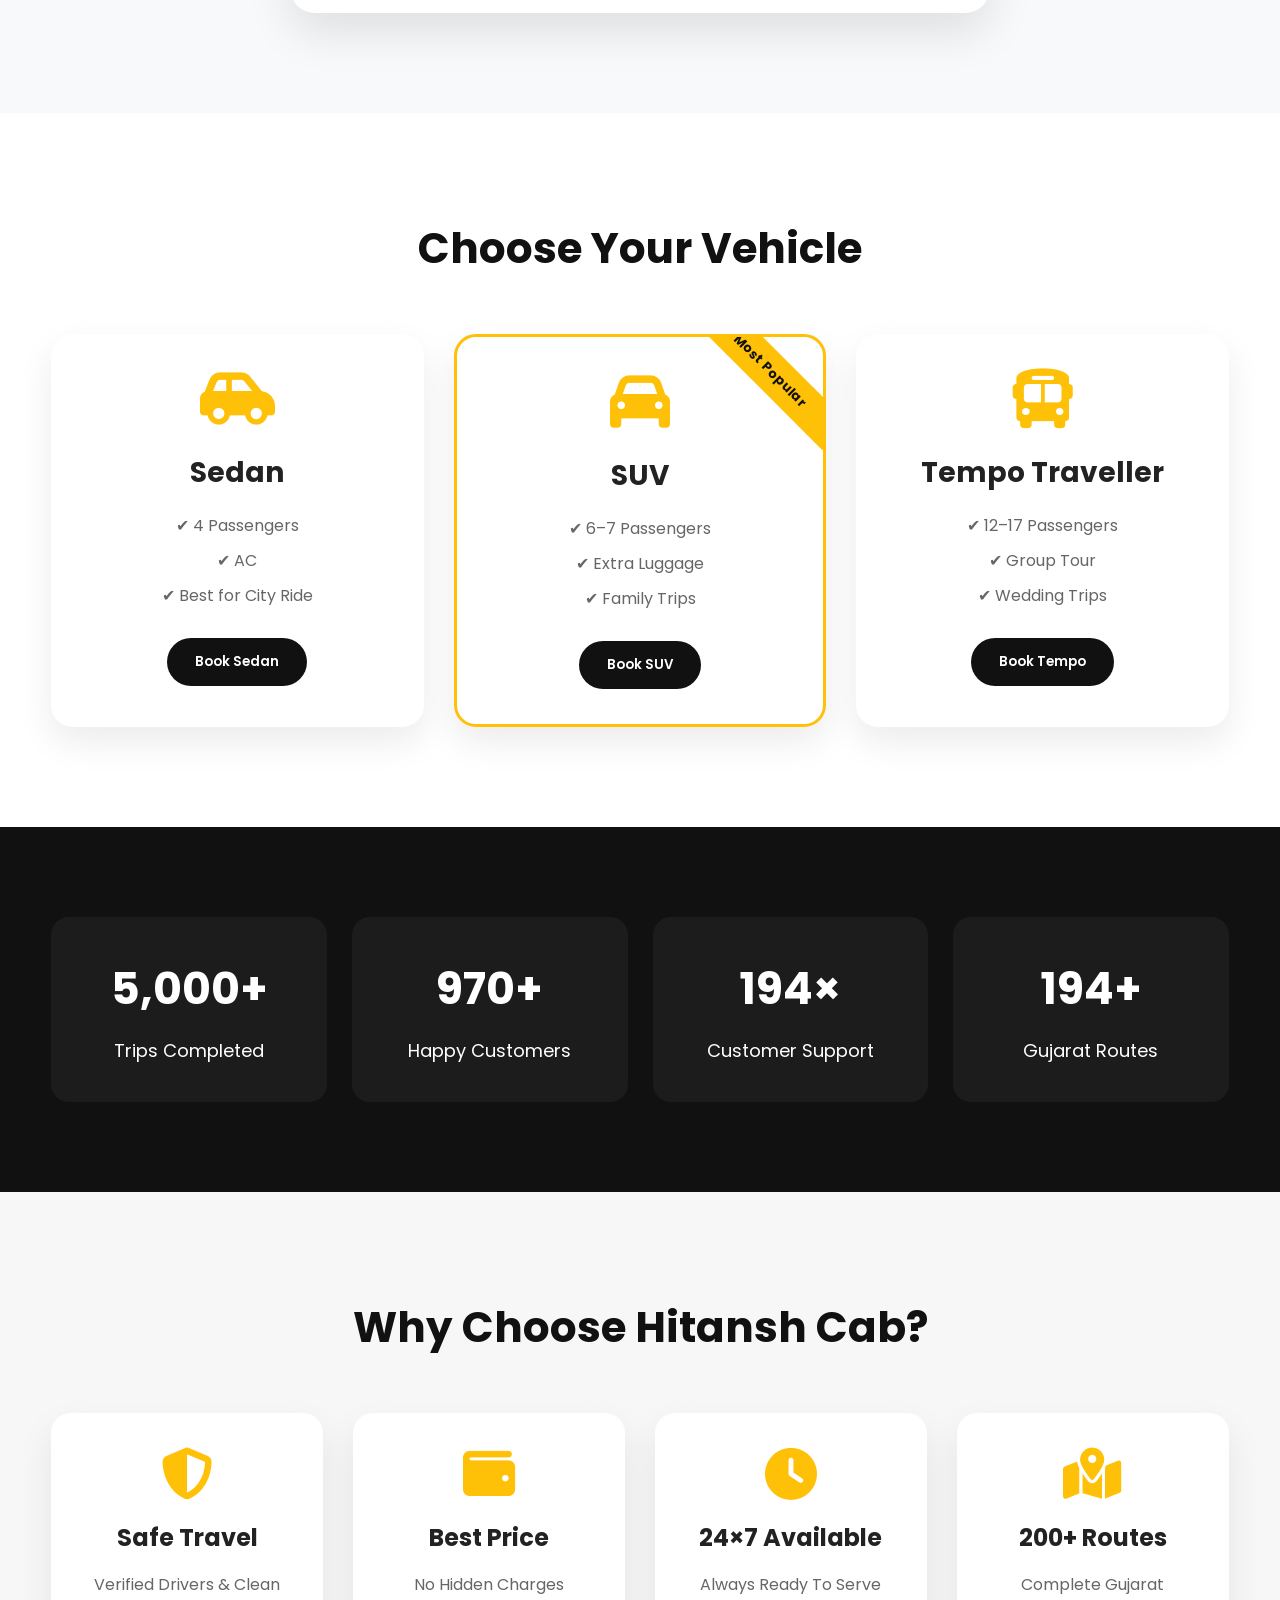
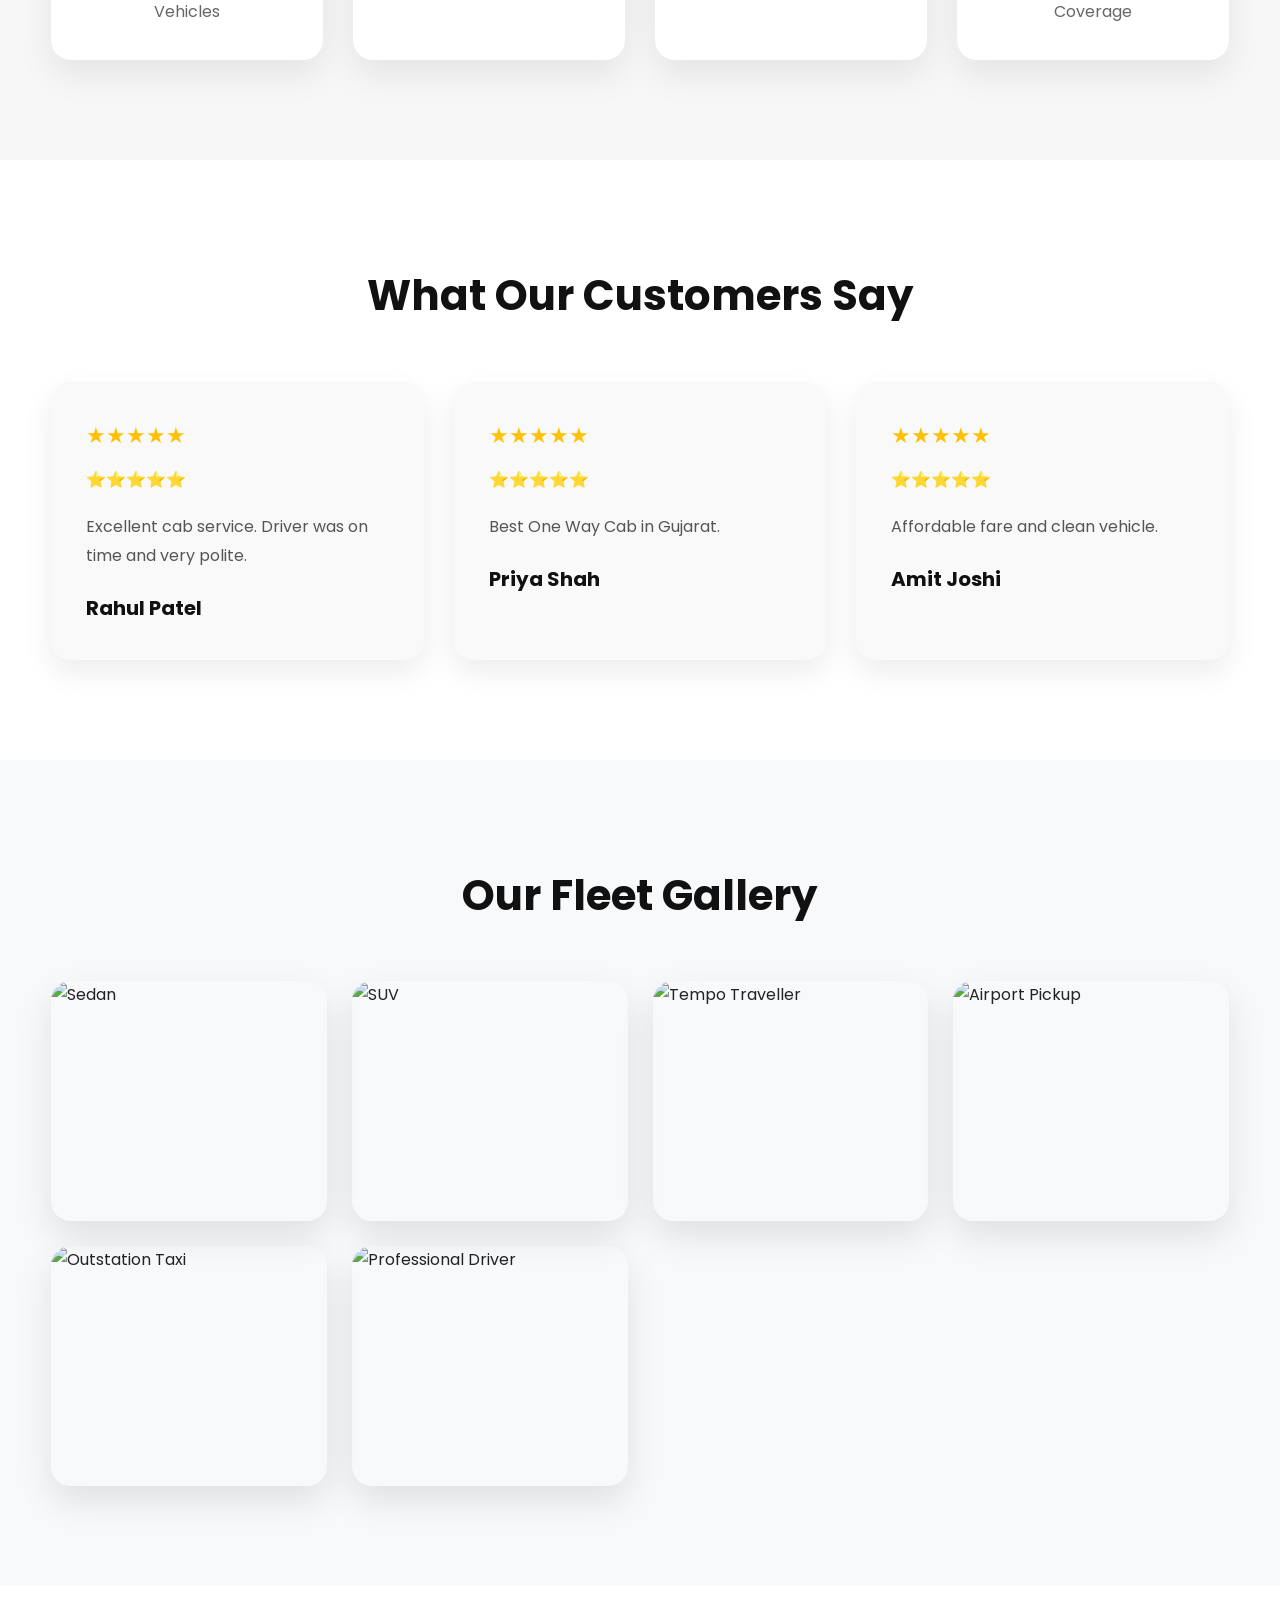
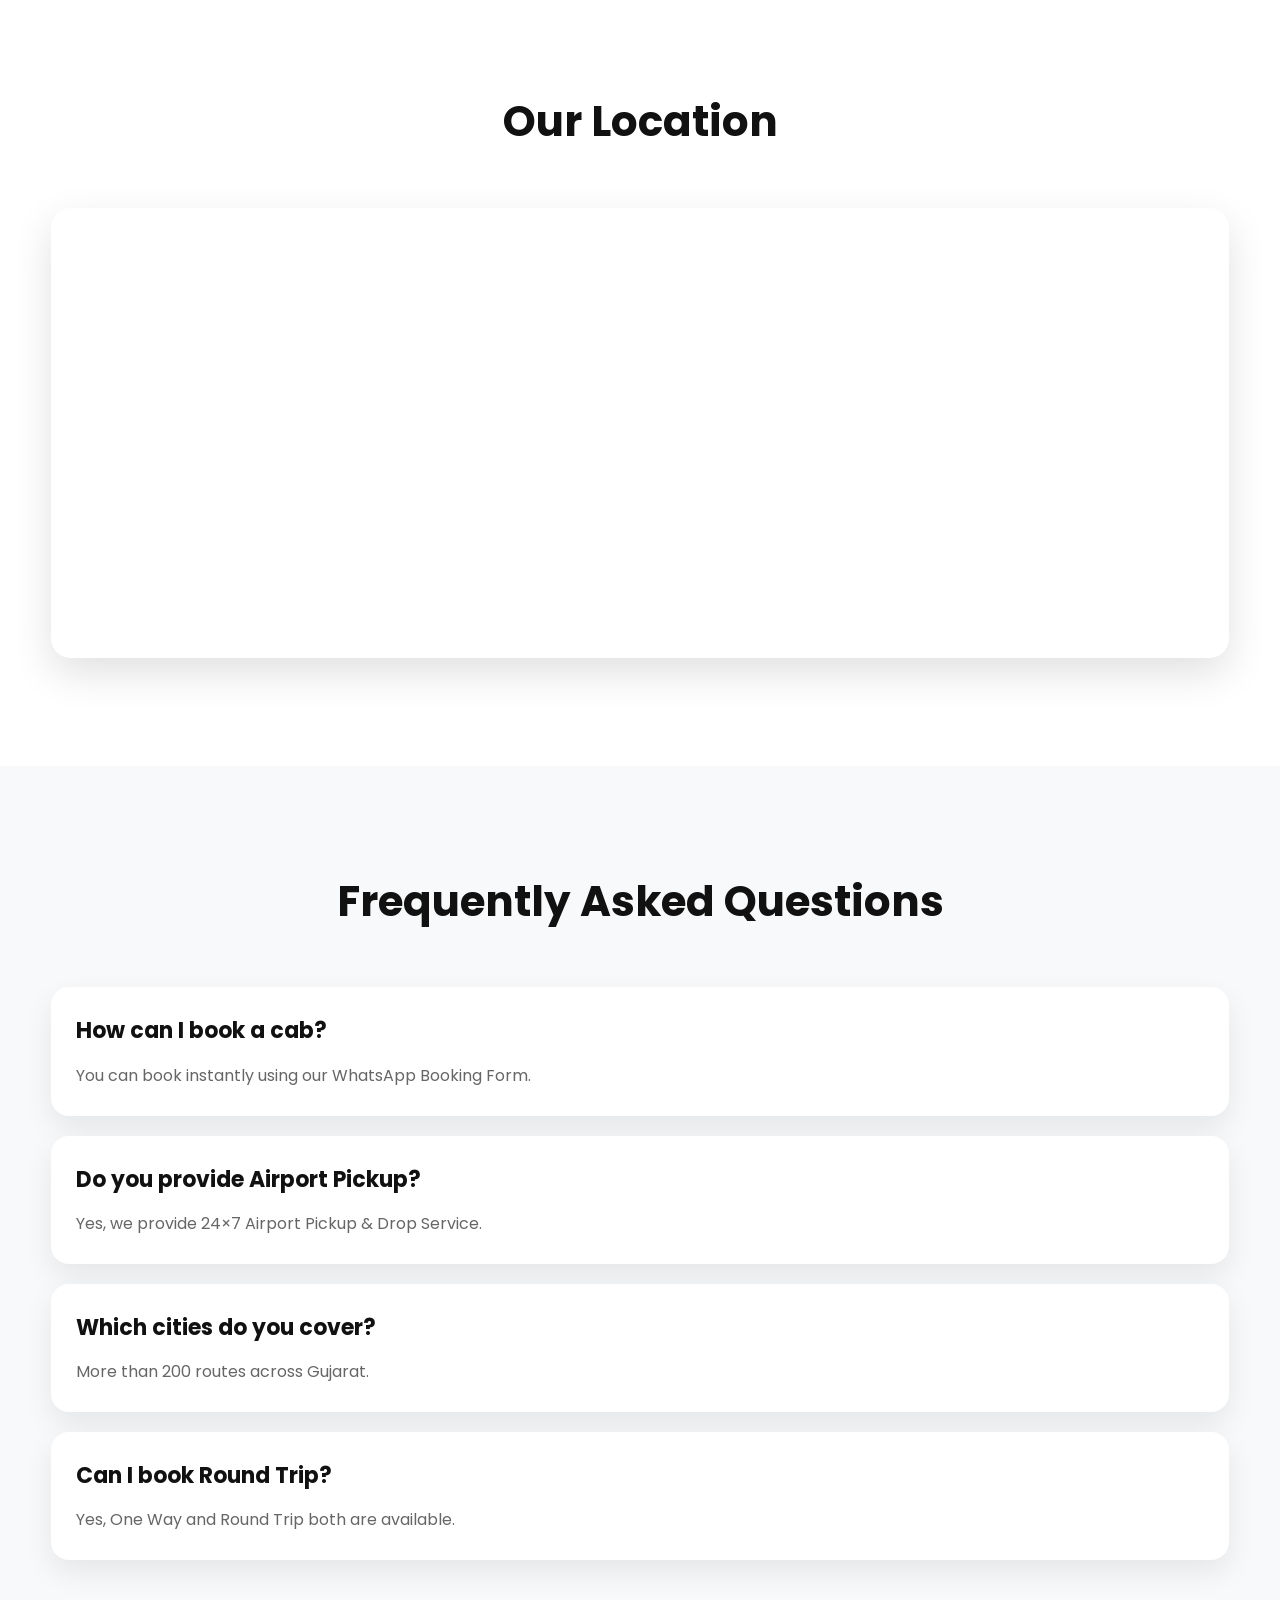
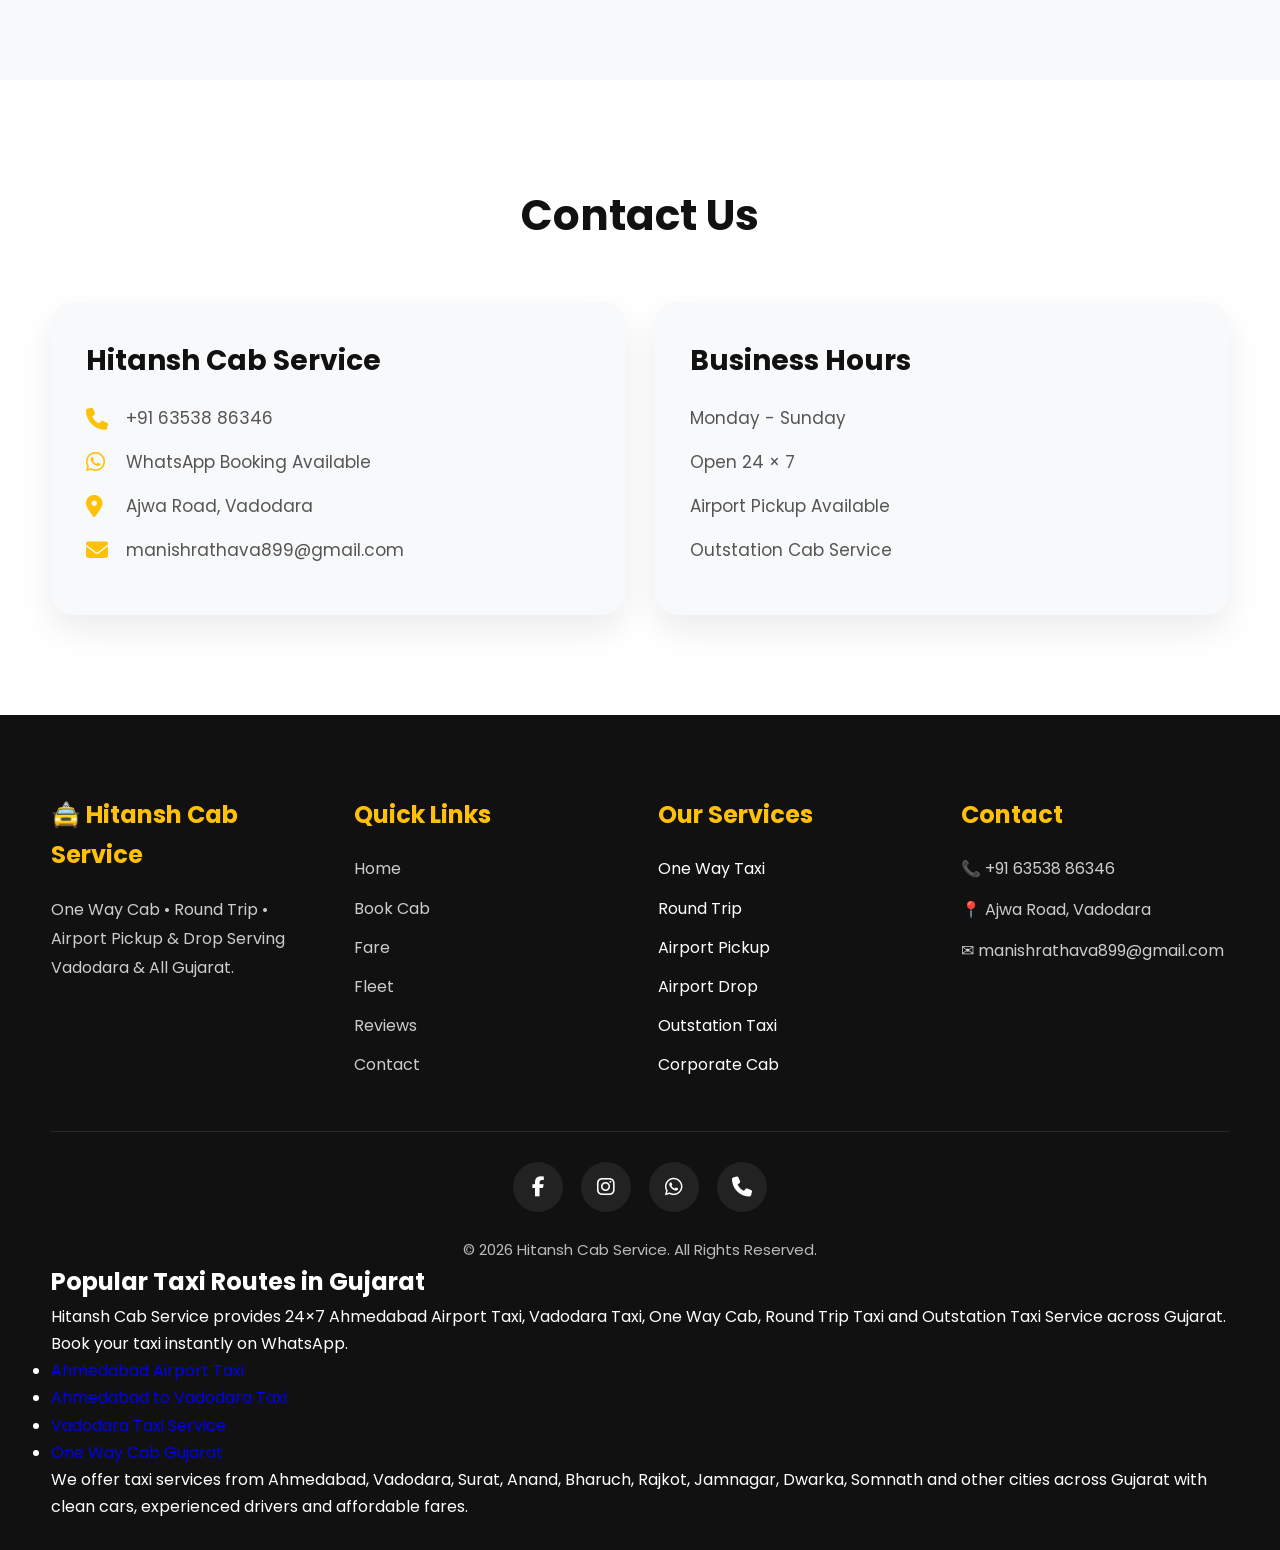
==== commit 6bd66046: "Remove Open Graph meta tags from index.html Removed Open Graph meta tags for SEO." ====
--- a/index.html
+++ b/index.html
@@ -95,11 +95,6 @@
 
 <link rel="stylesheet" href="style.css">
 
-<meta property="og:type" content="website">
-<meta property="og:title" content="Ahmedabad Airport Taxi | Vadodara Taxi | Hitansh Cab Service">
-<meta property="og:description" content="Book Ahmedabad Airport Taxi, Vadodara Taxi and One Way Cab Gujarat.">
-<meta property="og:url" content="https://hitanshcab.in/">
-<meta property="og:image" content="https://hitanshcab.in/images/logo.png">
 
 <meta name="twitter:card" content="summary_large_image">
 
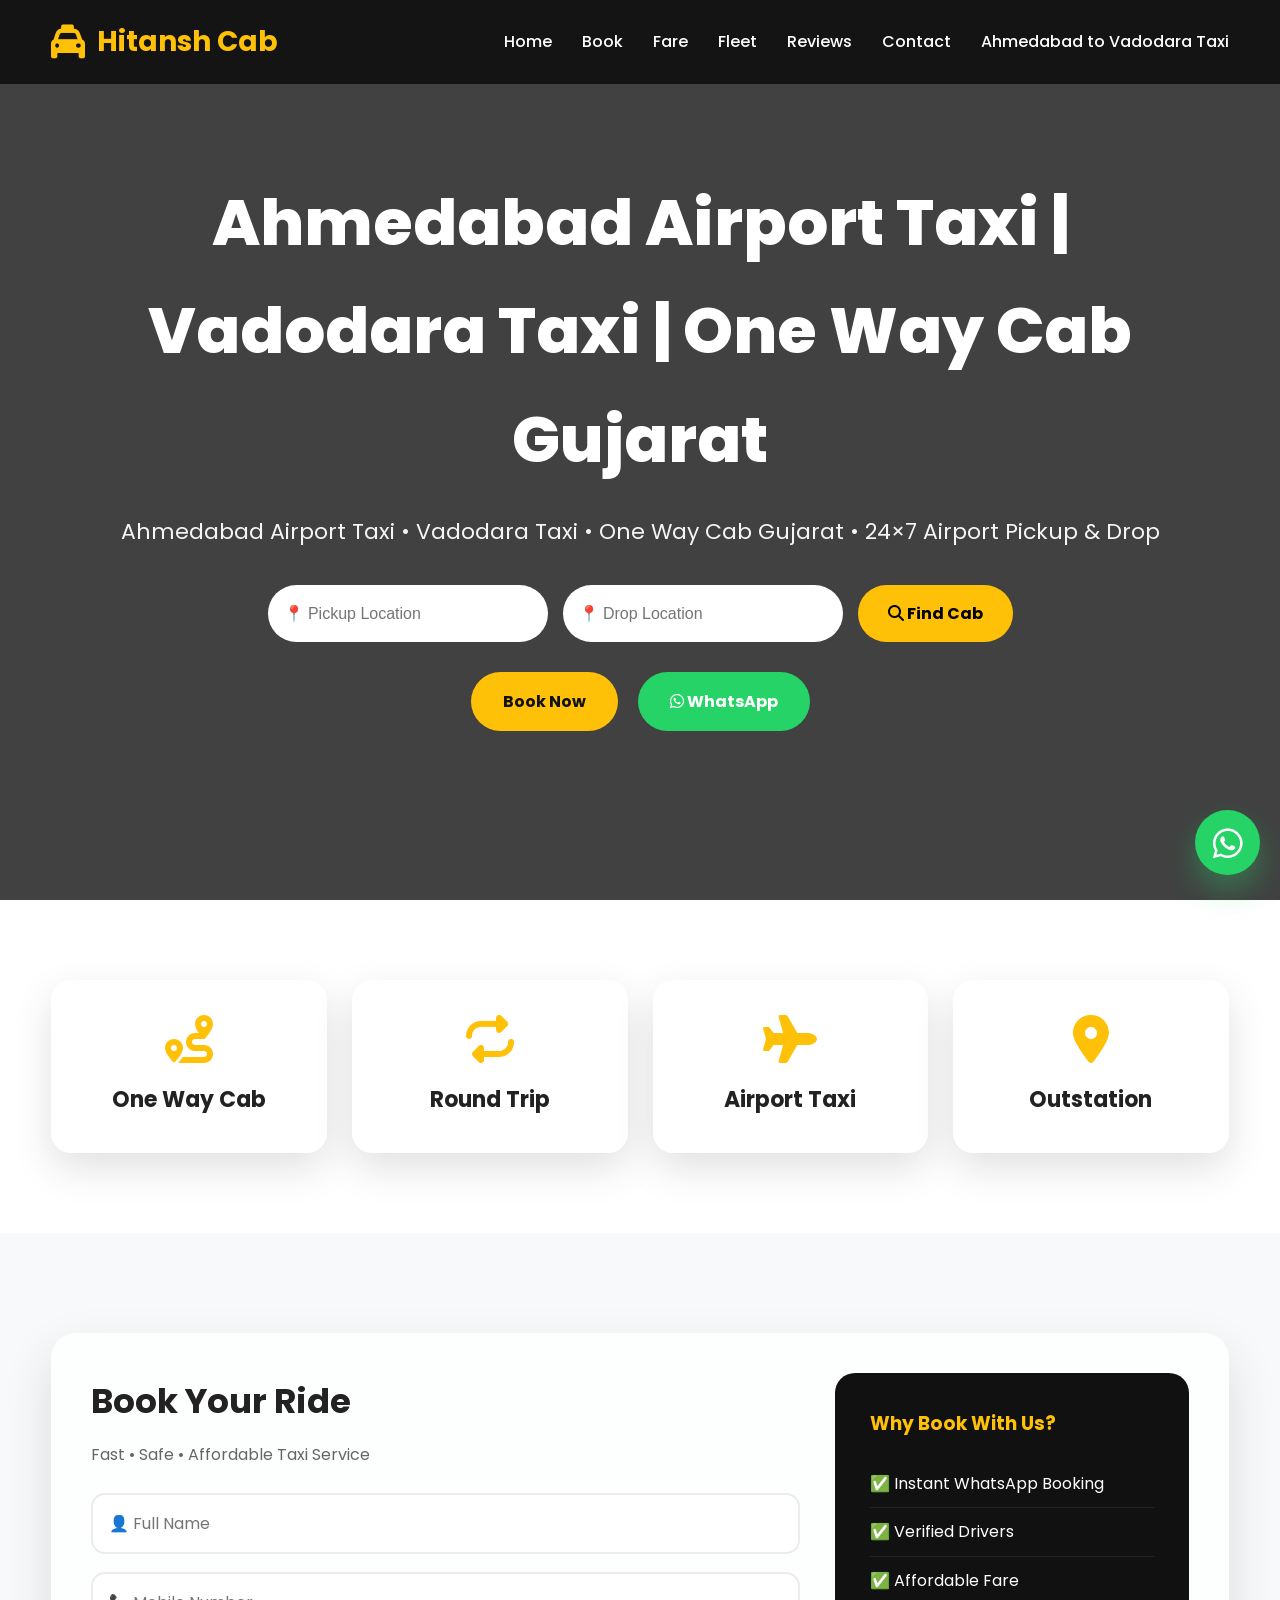
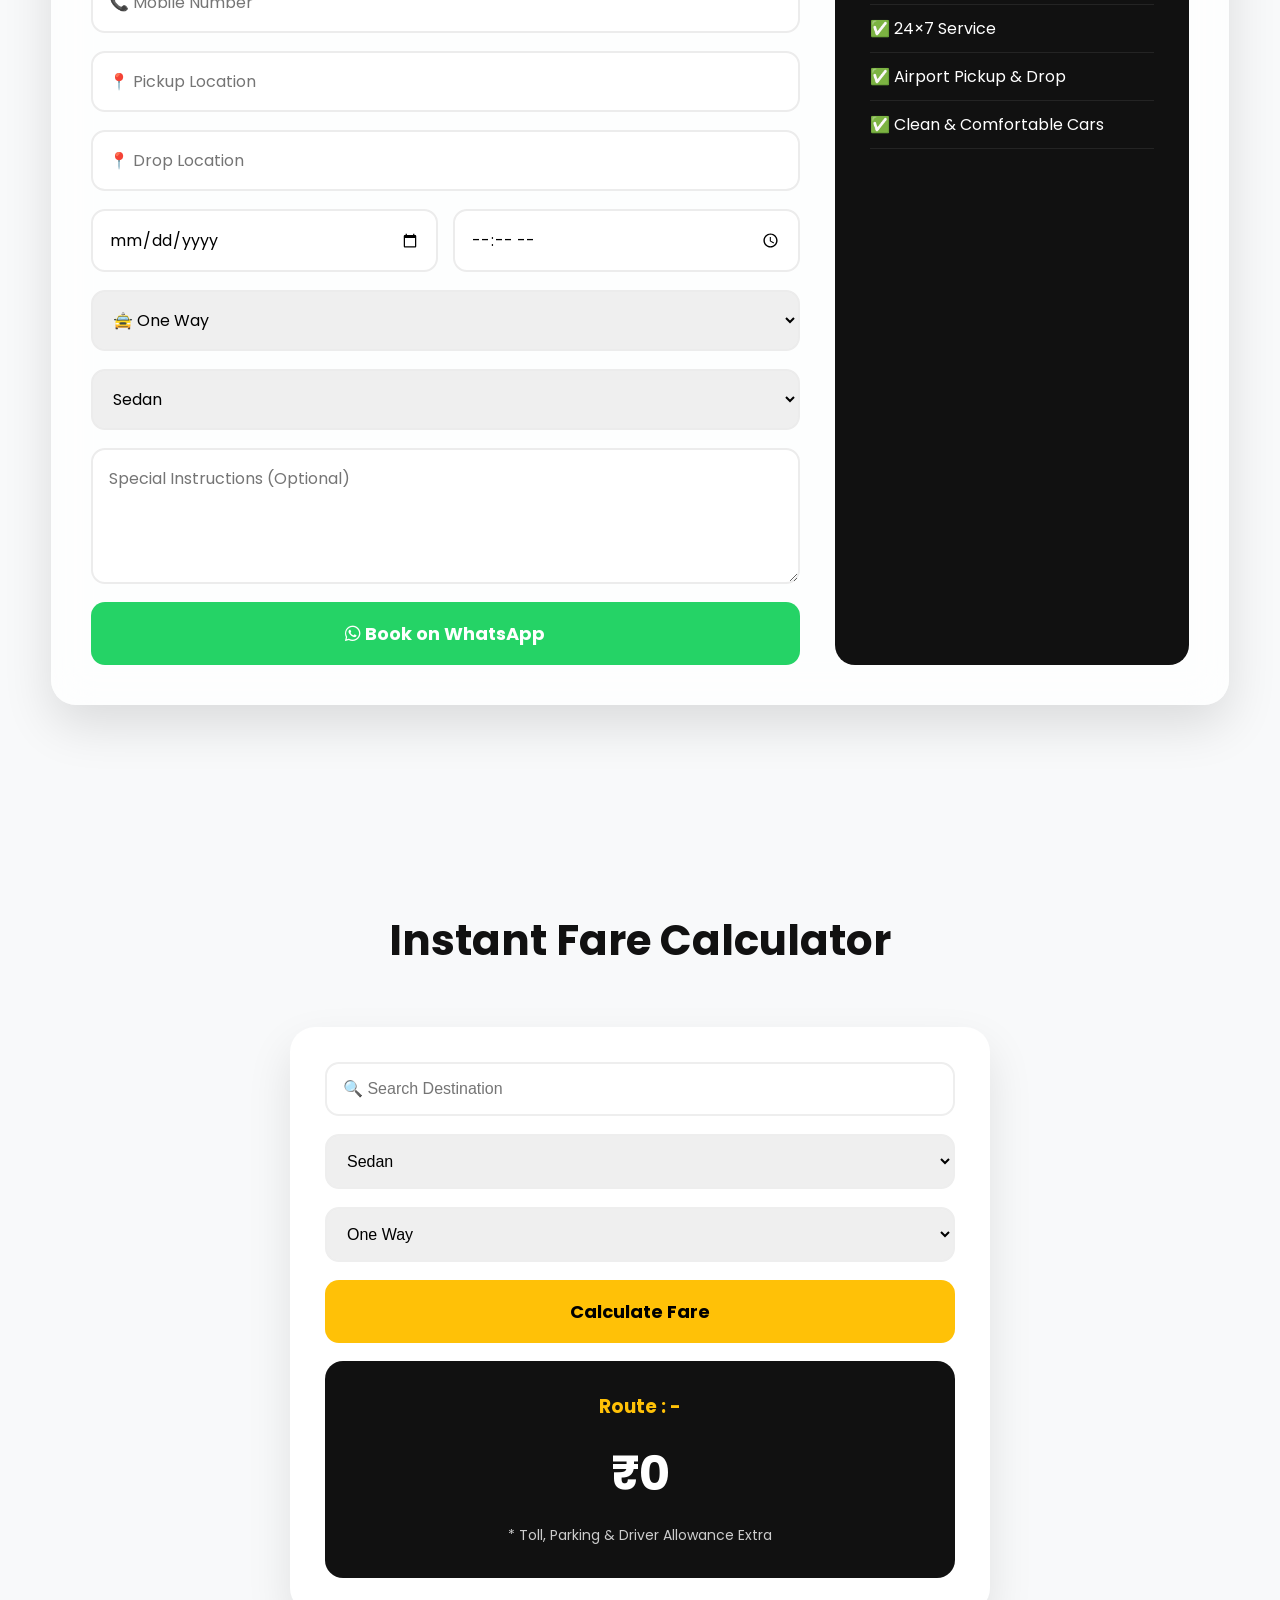
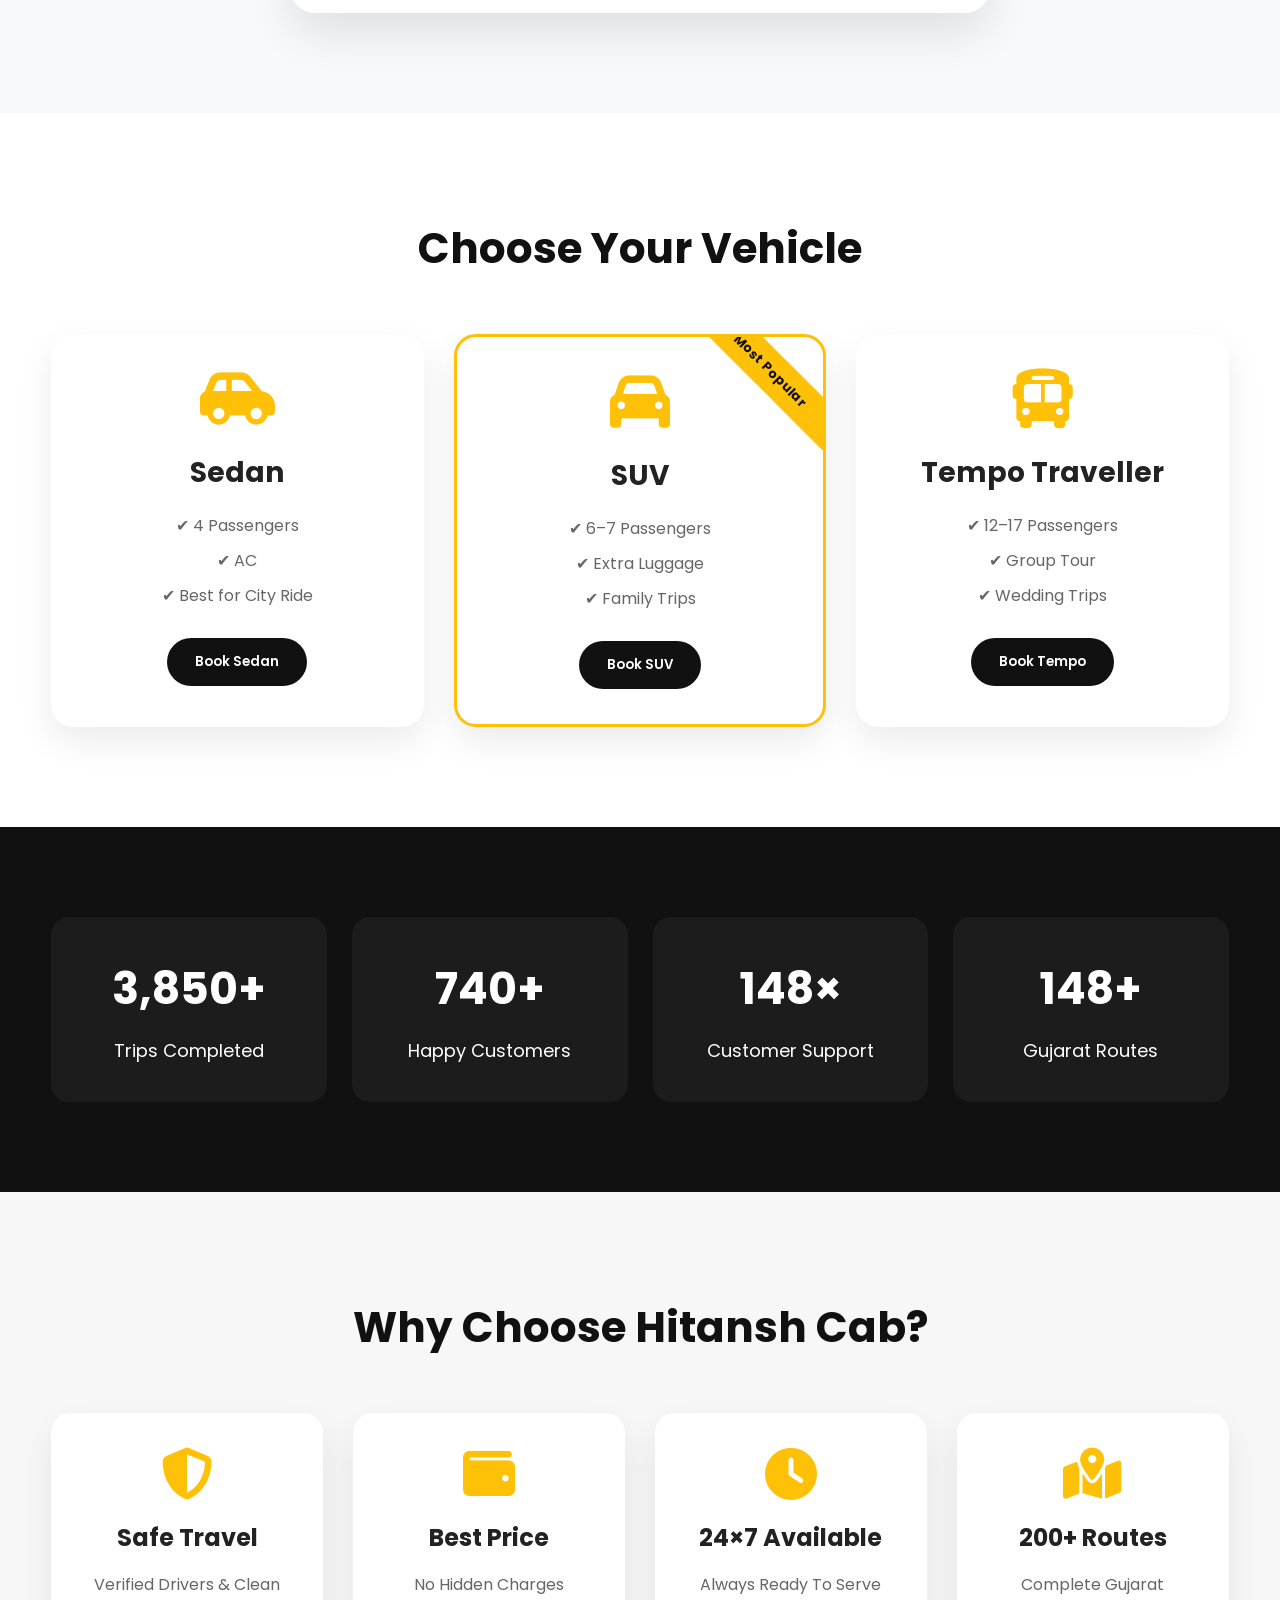
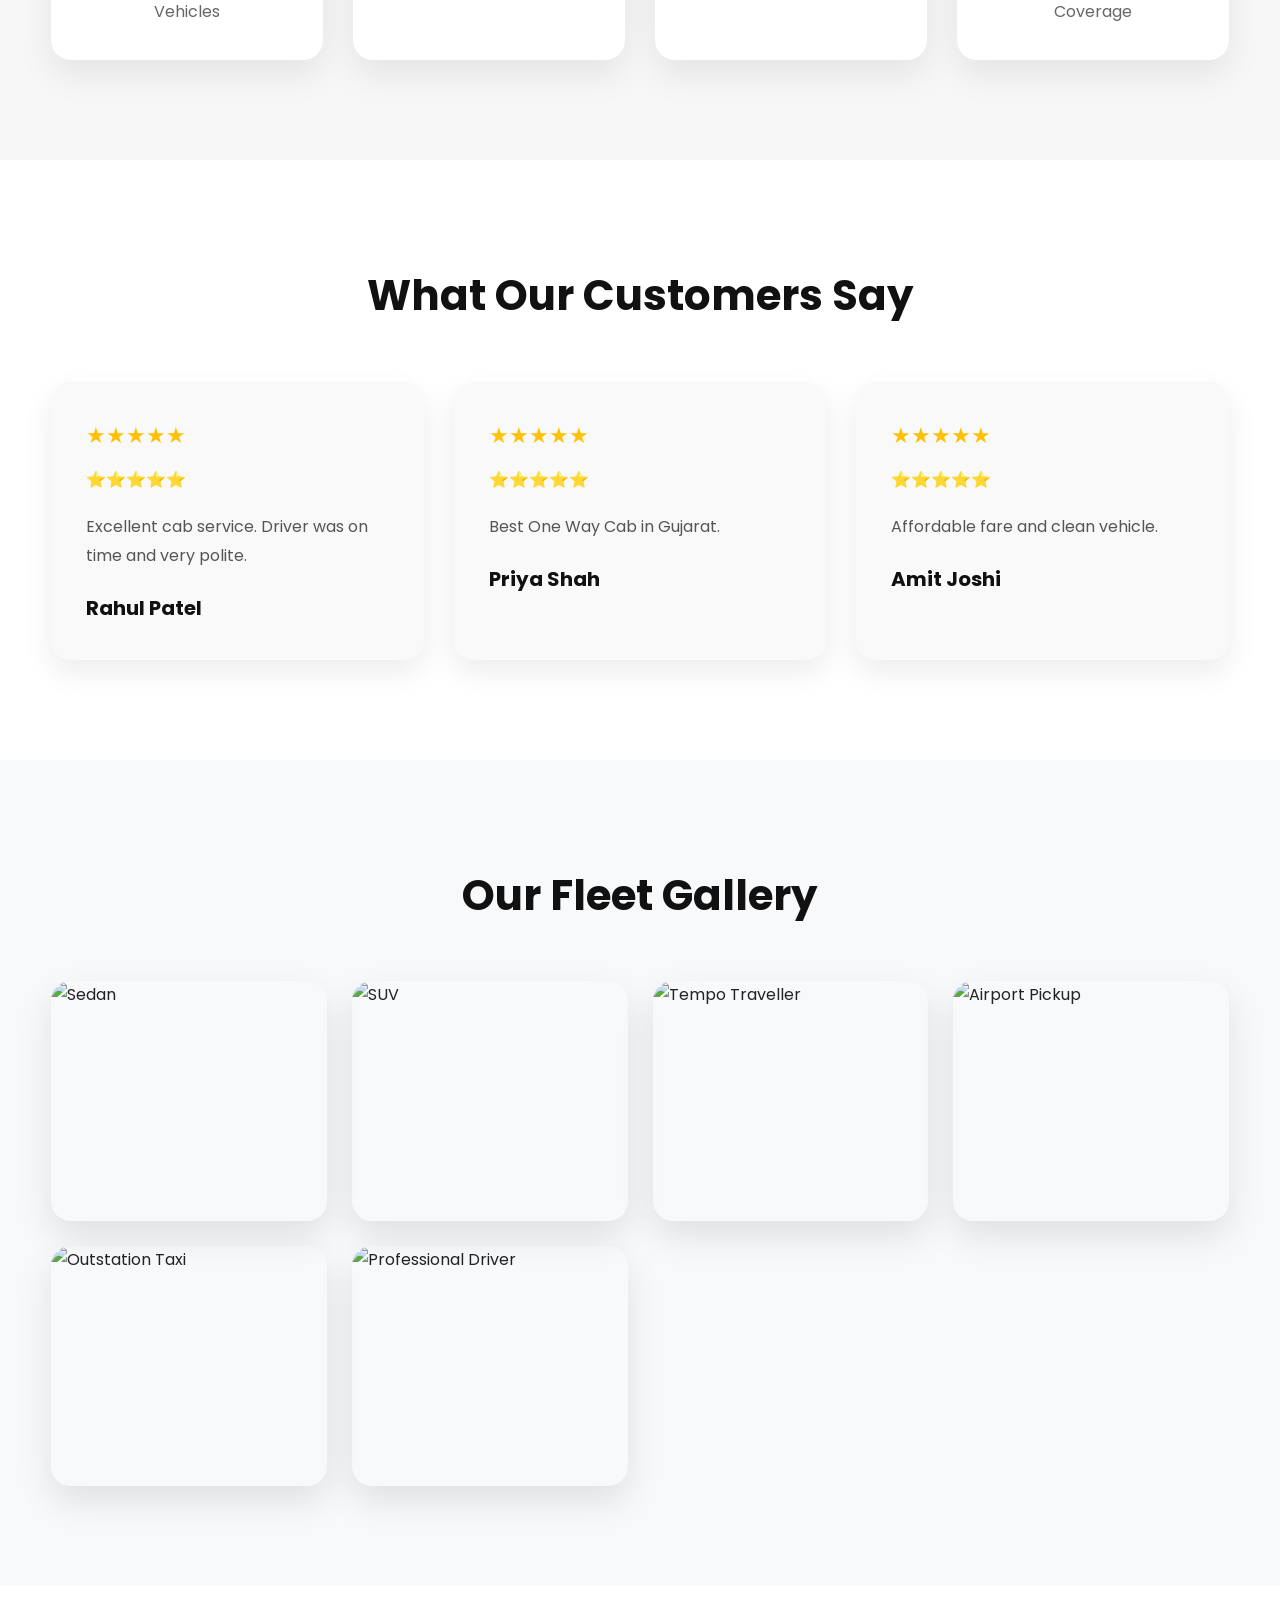
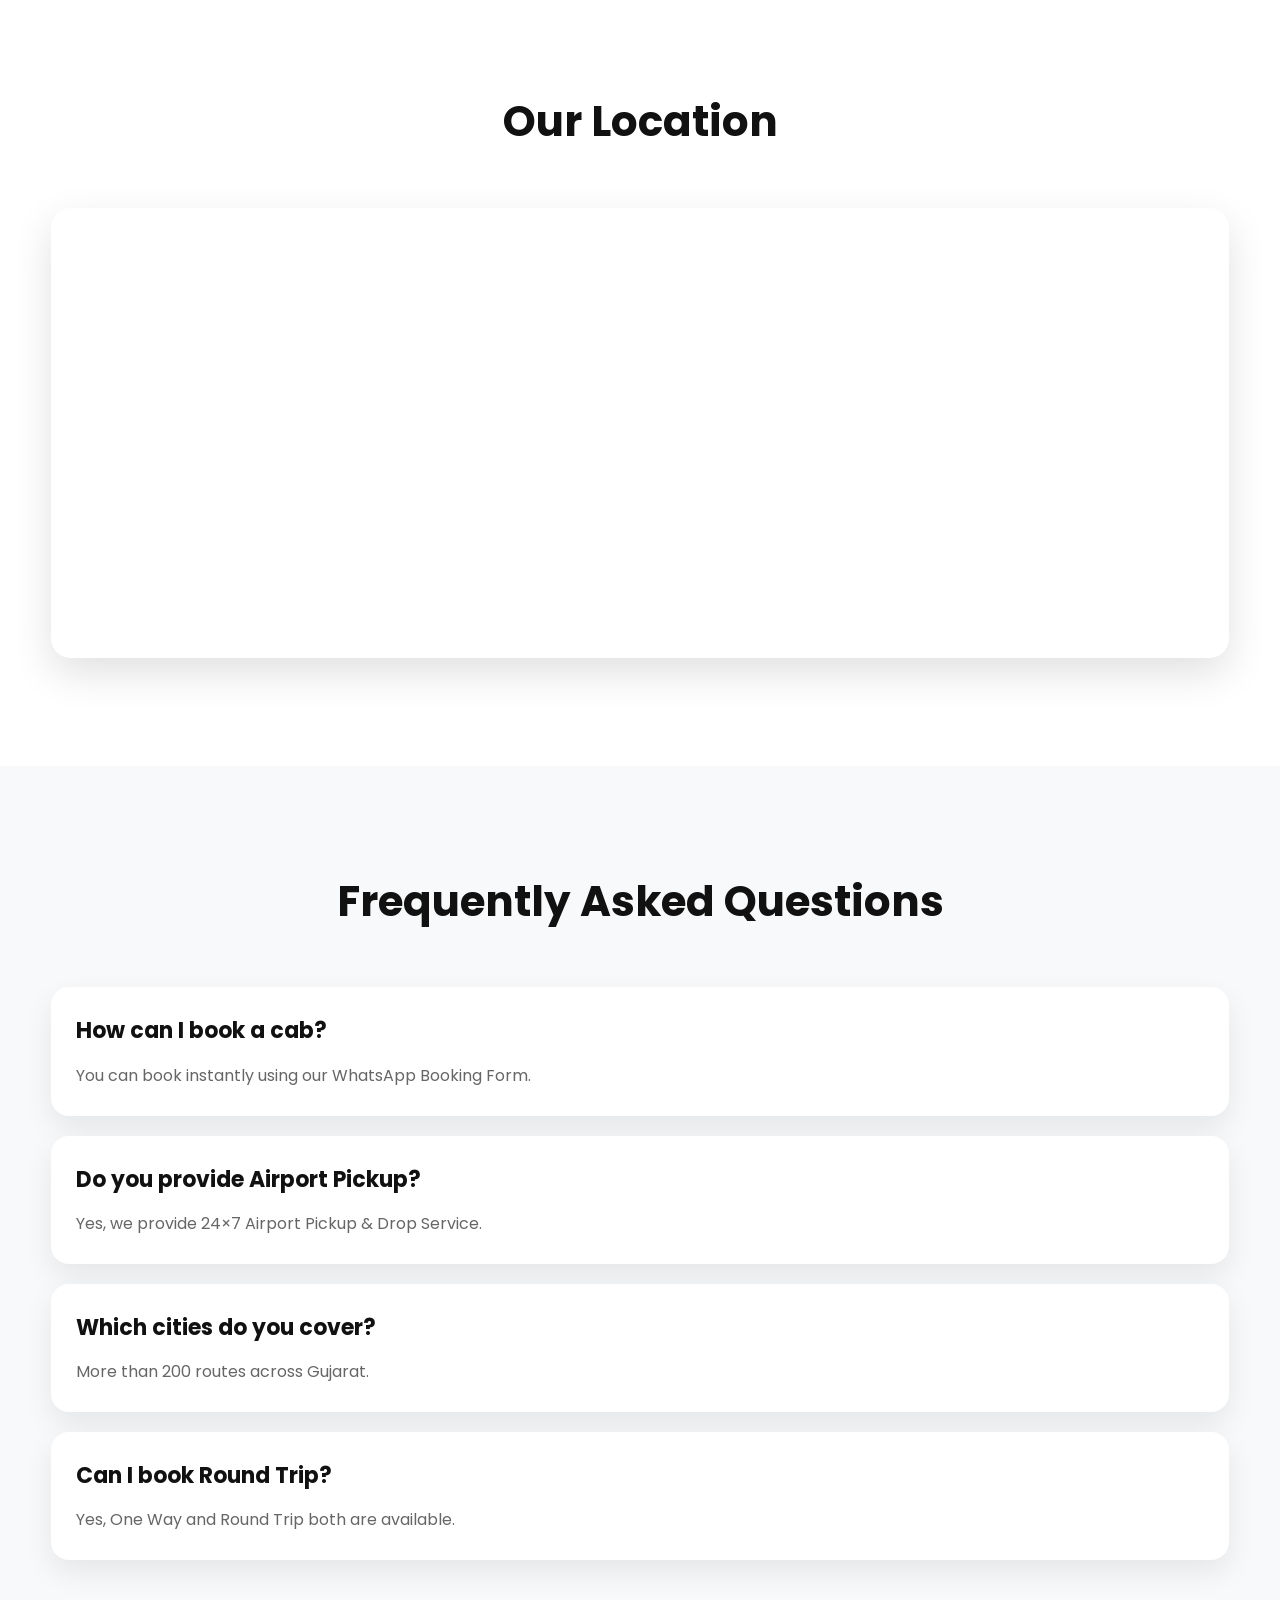
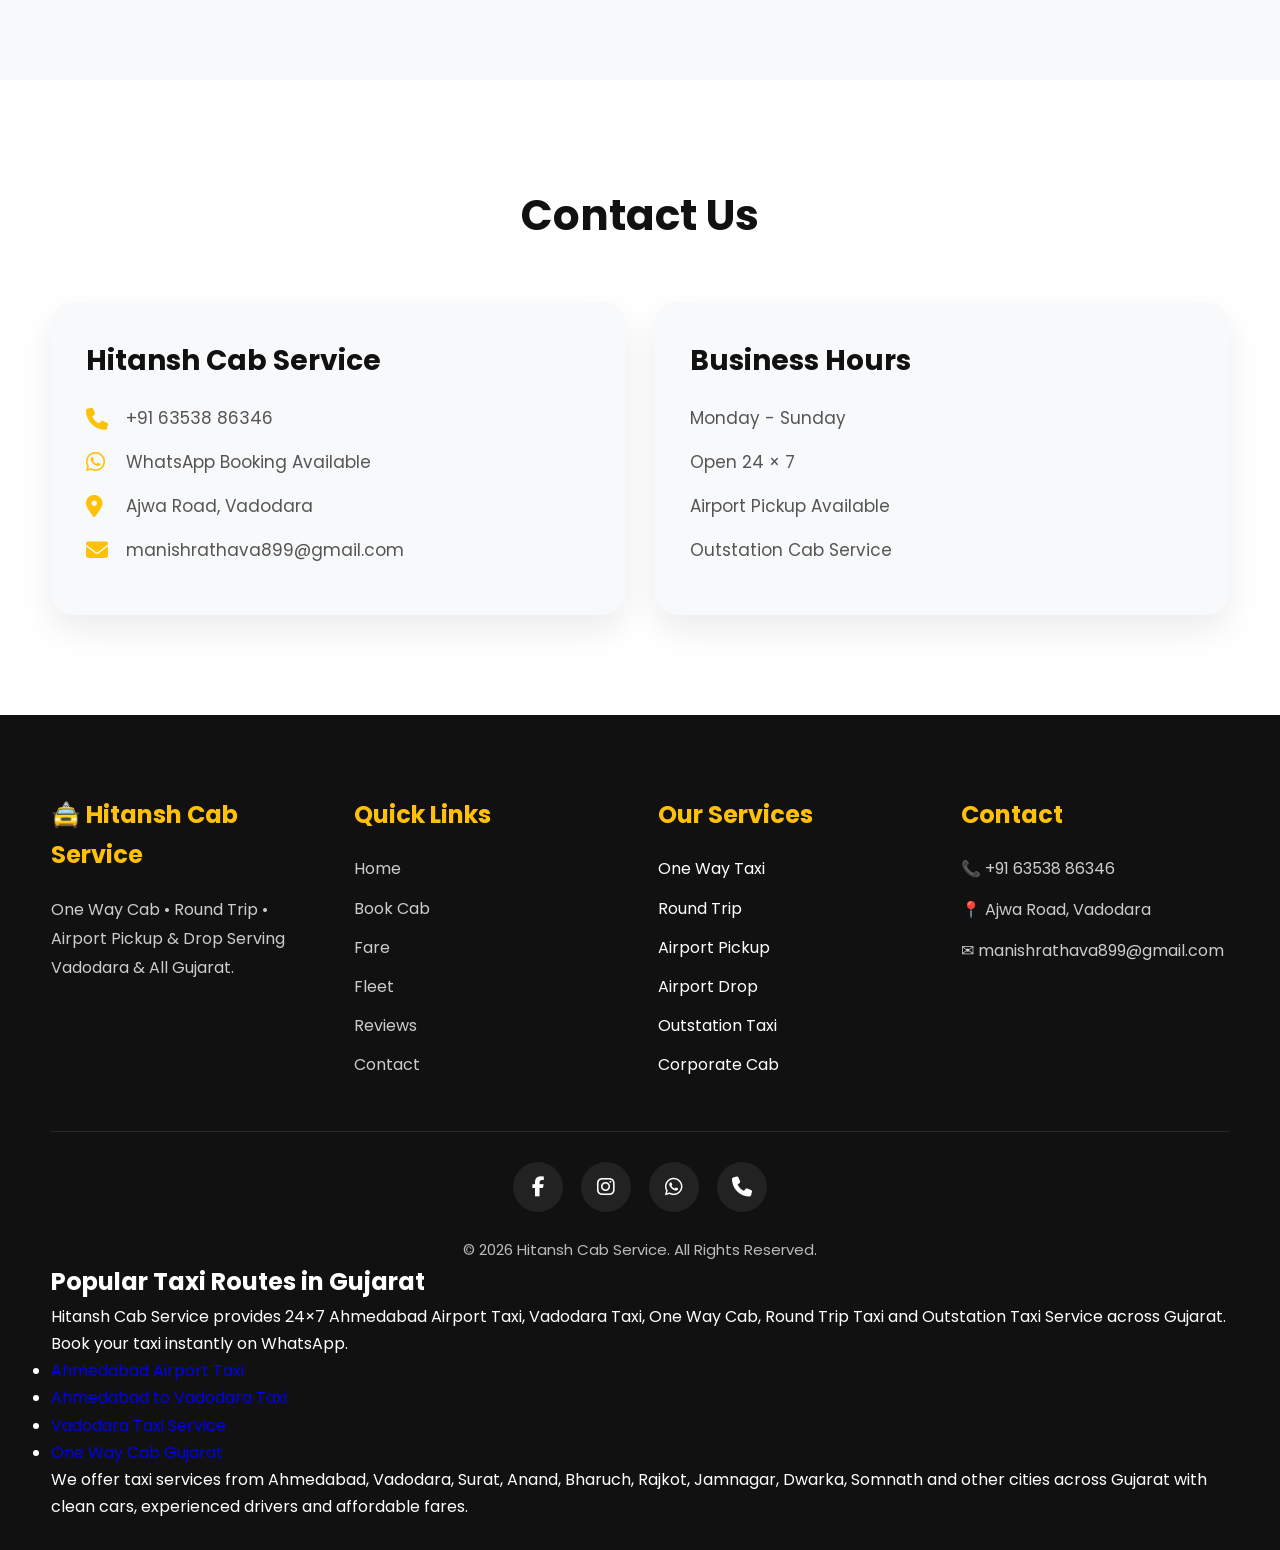
==== commit dd218695: "Remove theme color meta tag Removed theme color meta tag from index.html" ====
--- a/index.html
+++ b/index.html
@@ -63,7 +63,6 @@
 <meta name="twitter:description" content="Book Taxi Anywhere in Gujarat">
 <meta name="twitter:image" content="https://hitanshcab.in/logo.png">
 
-<meta name="theme-color" content="#ffb300">
   <script type="application/ld+json">
 {
 "@context":"https://schema.org",
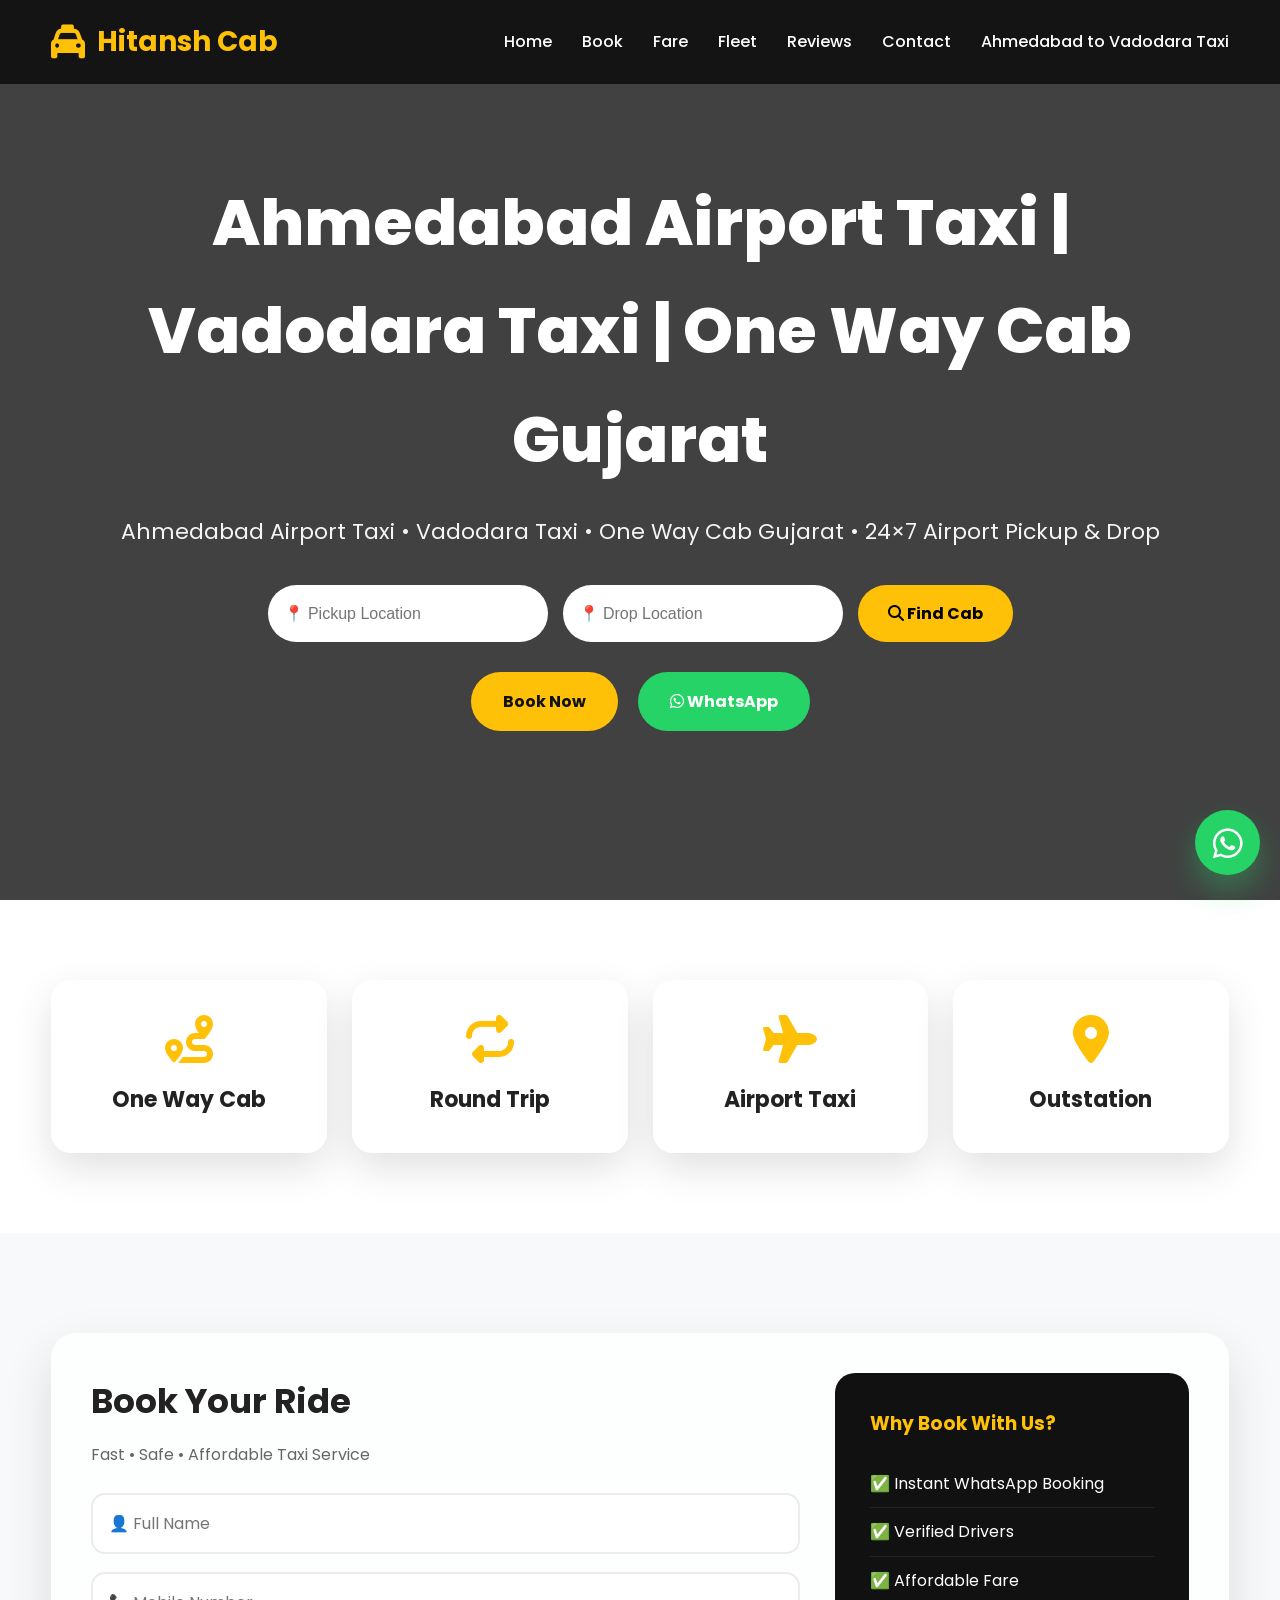
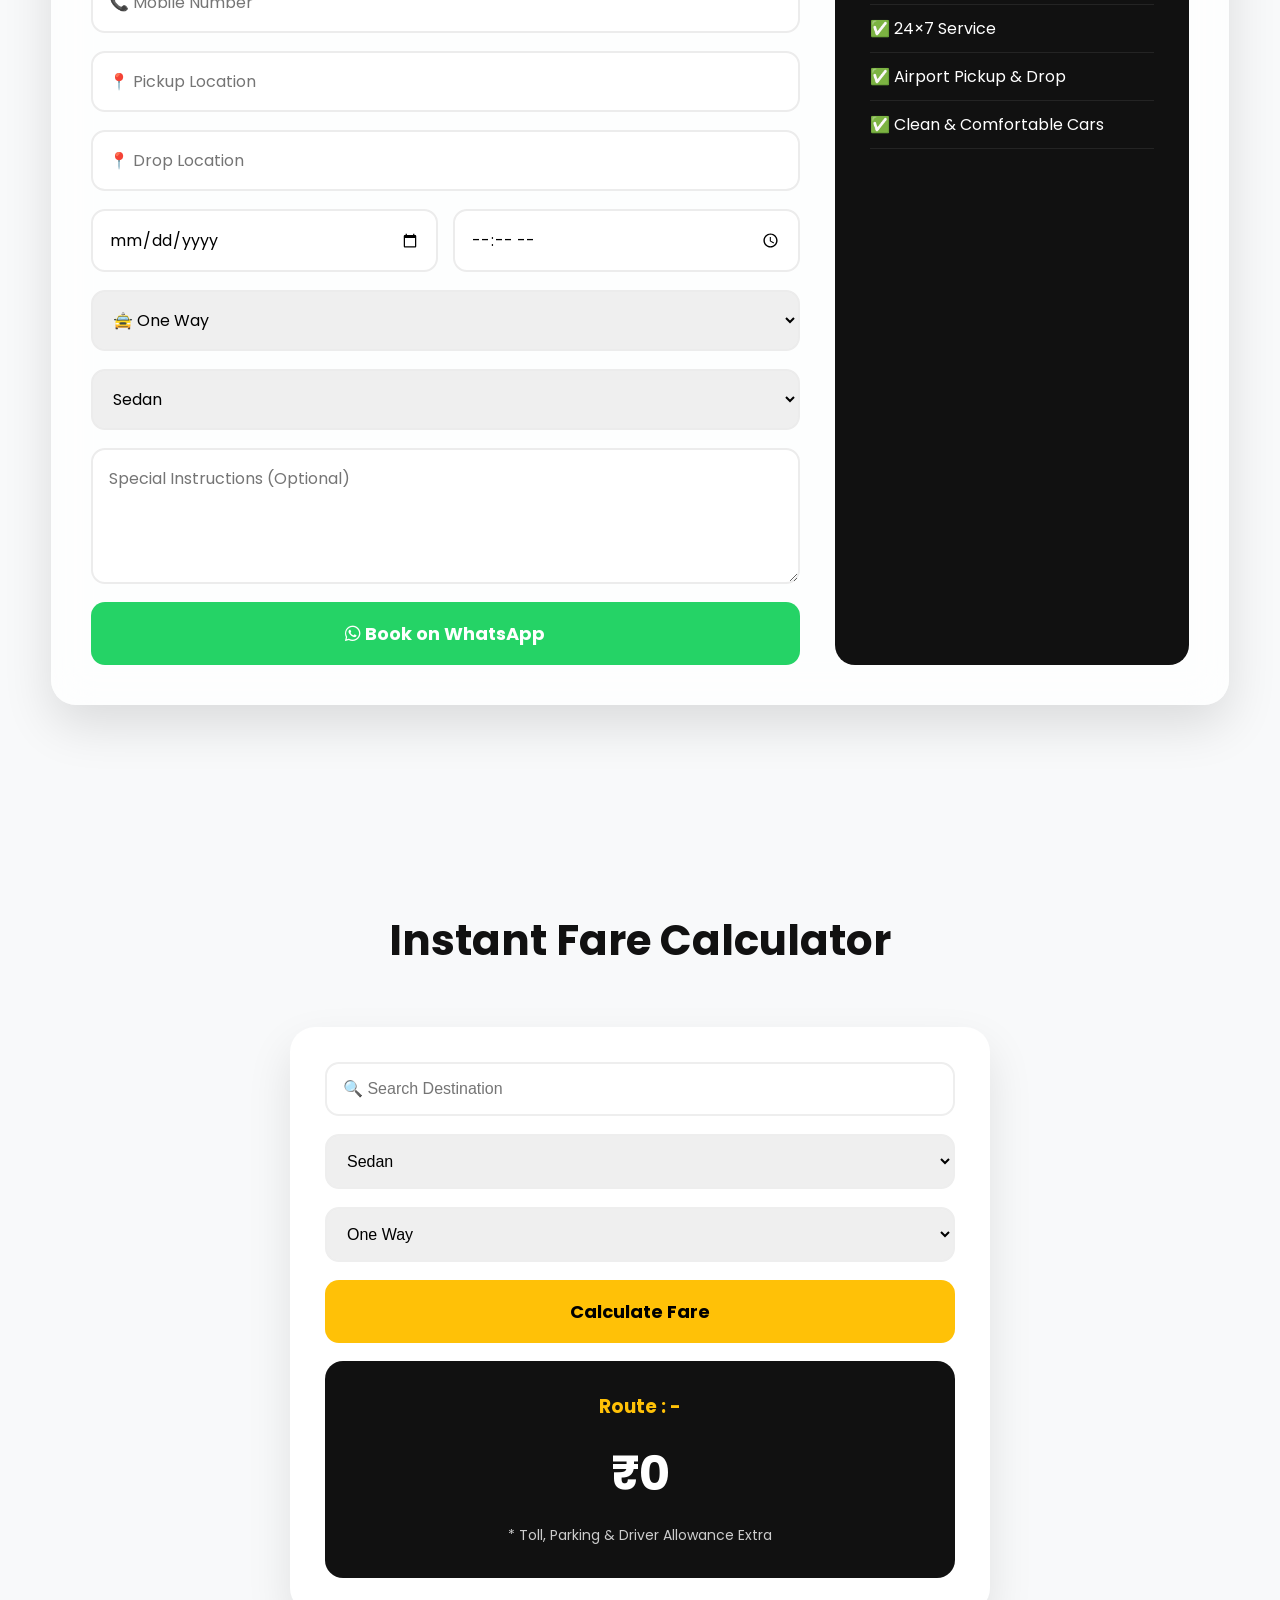
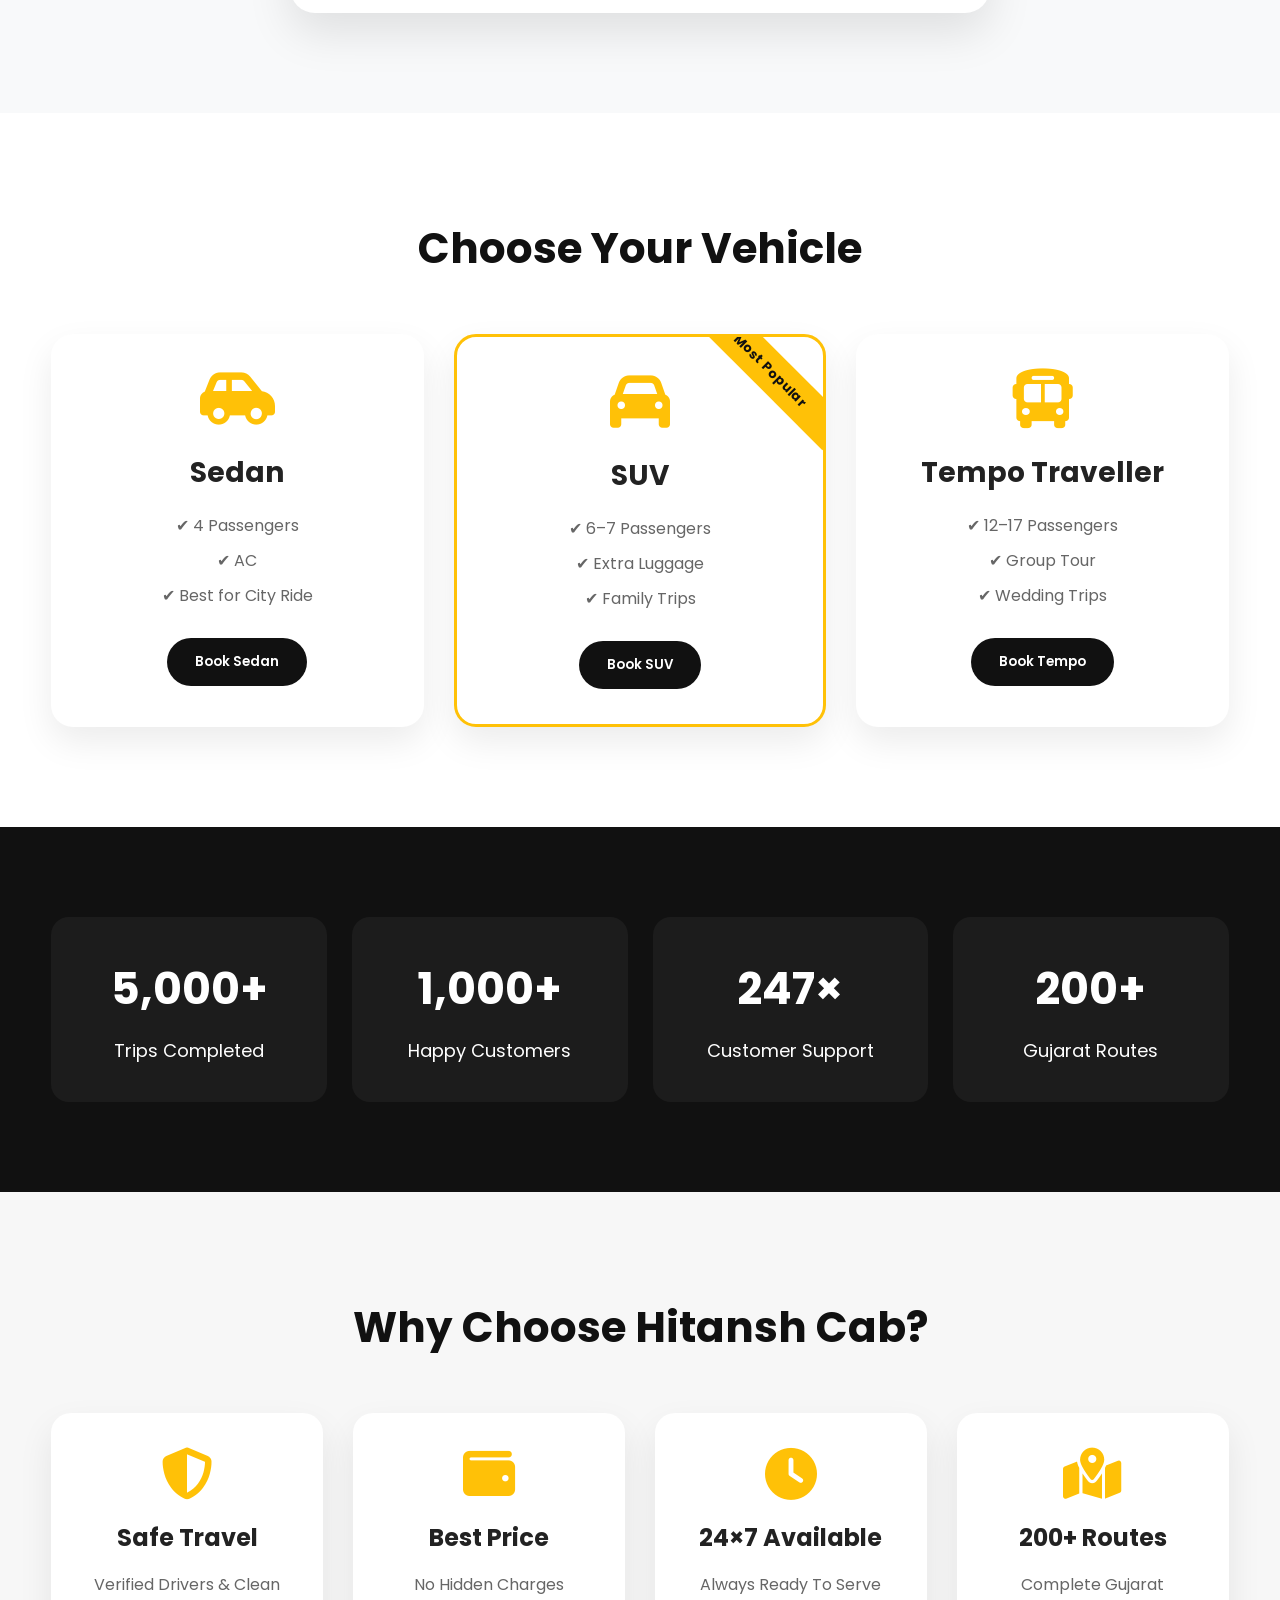
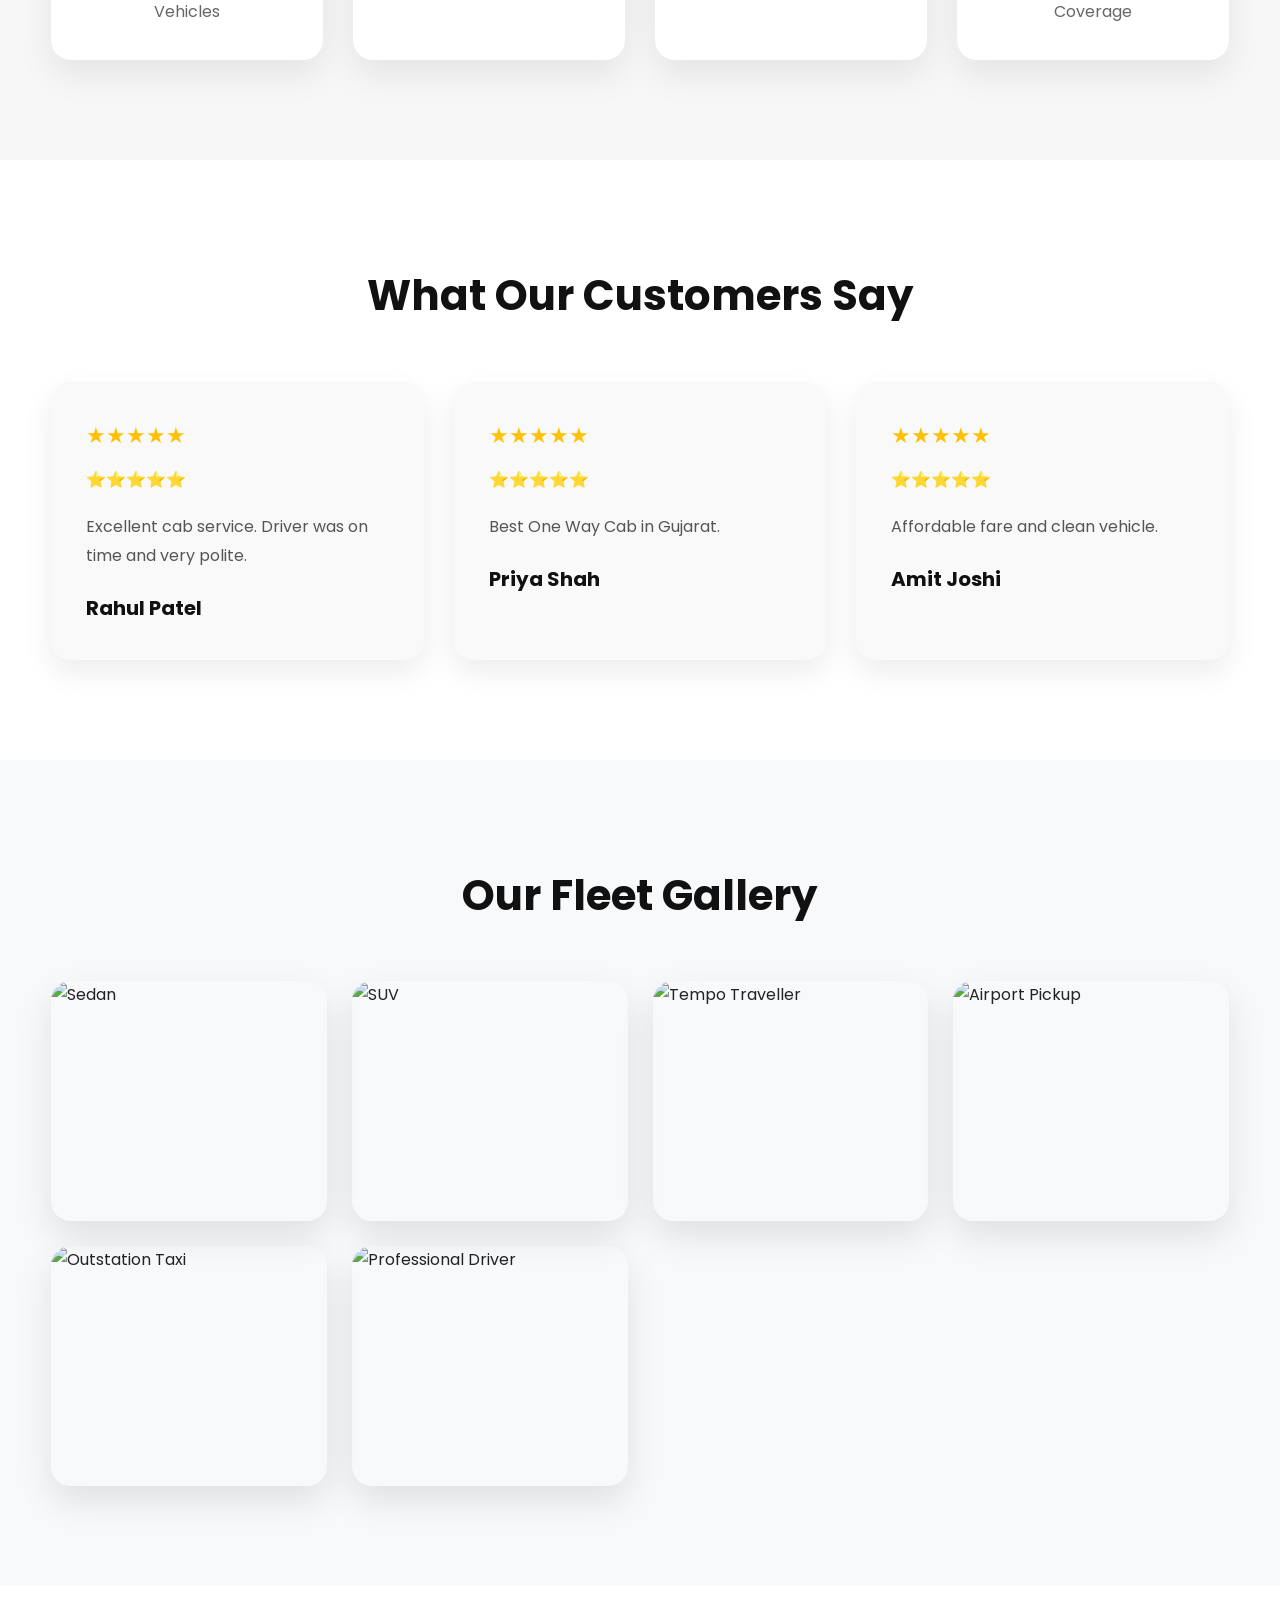
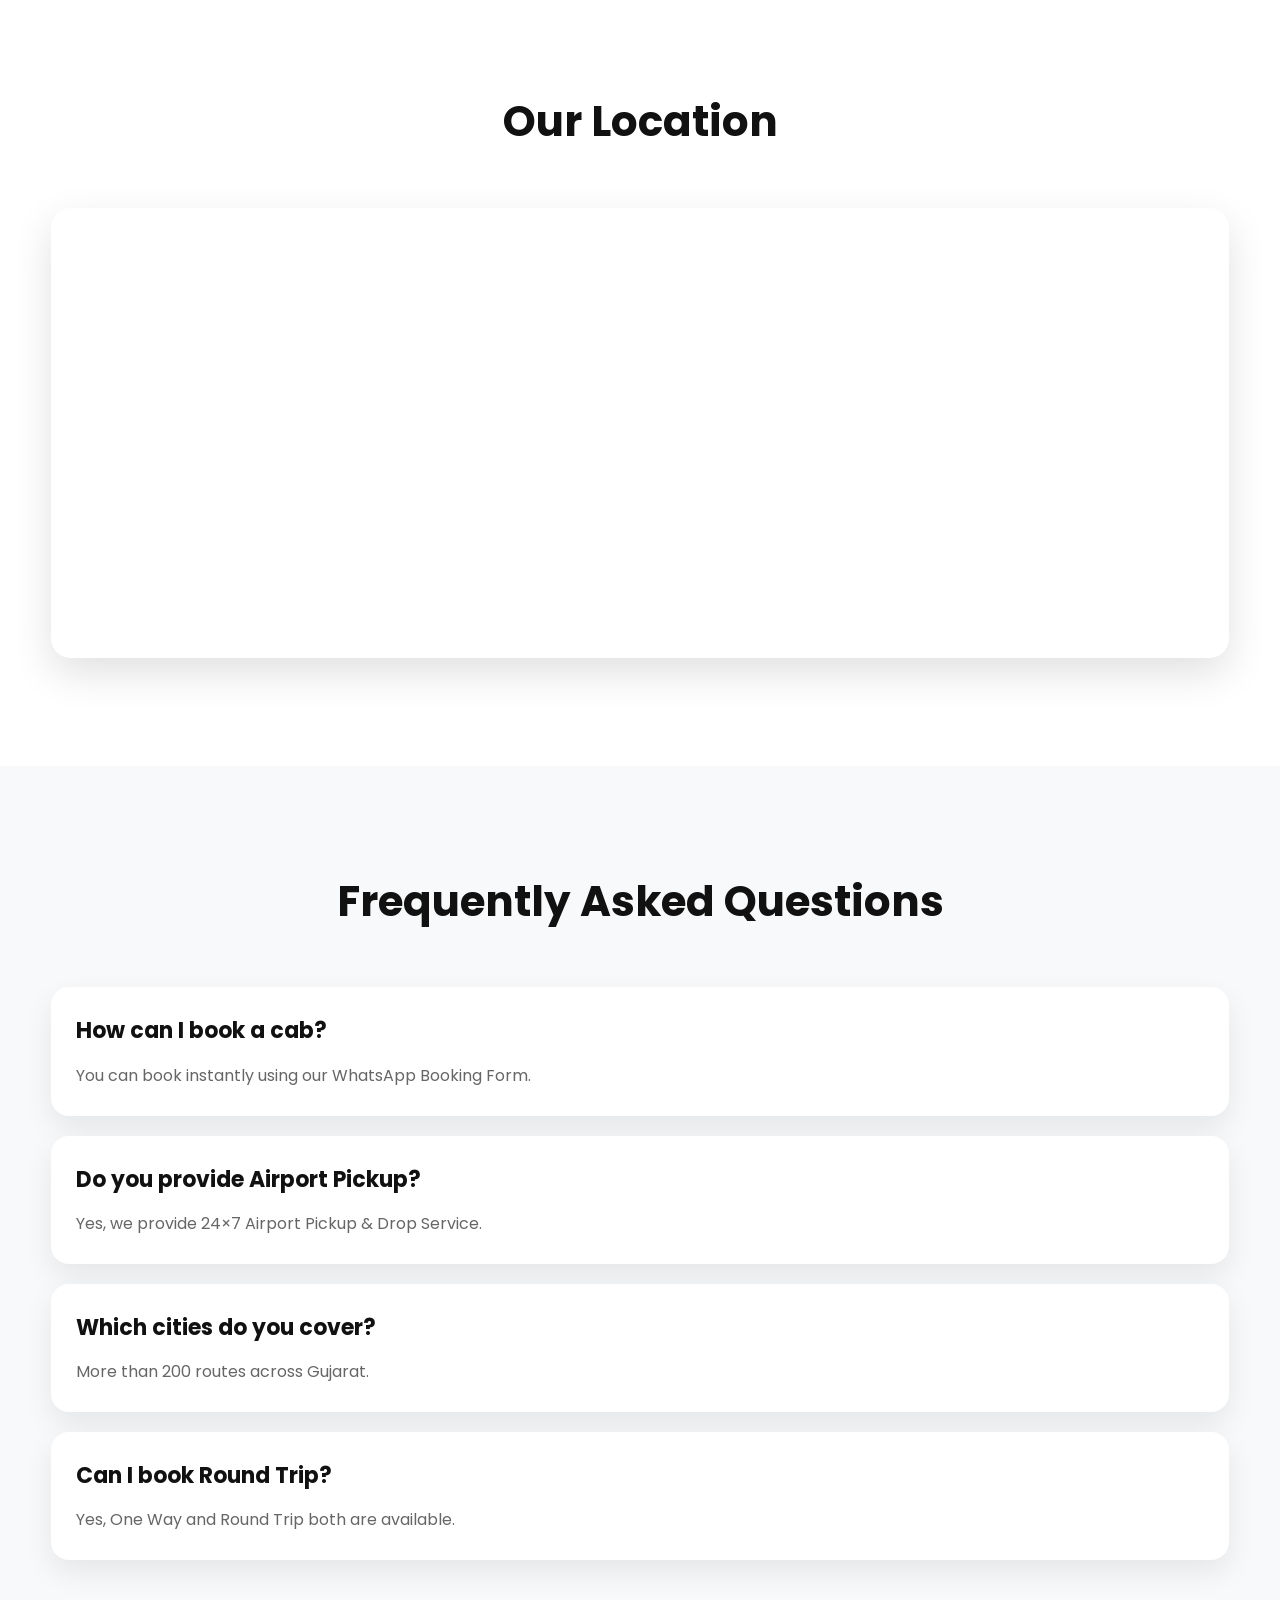
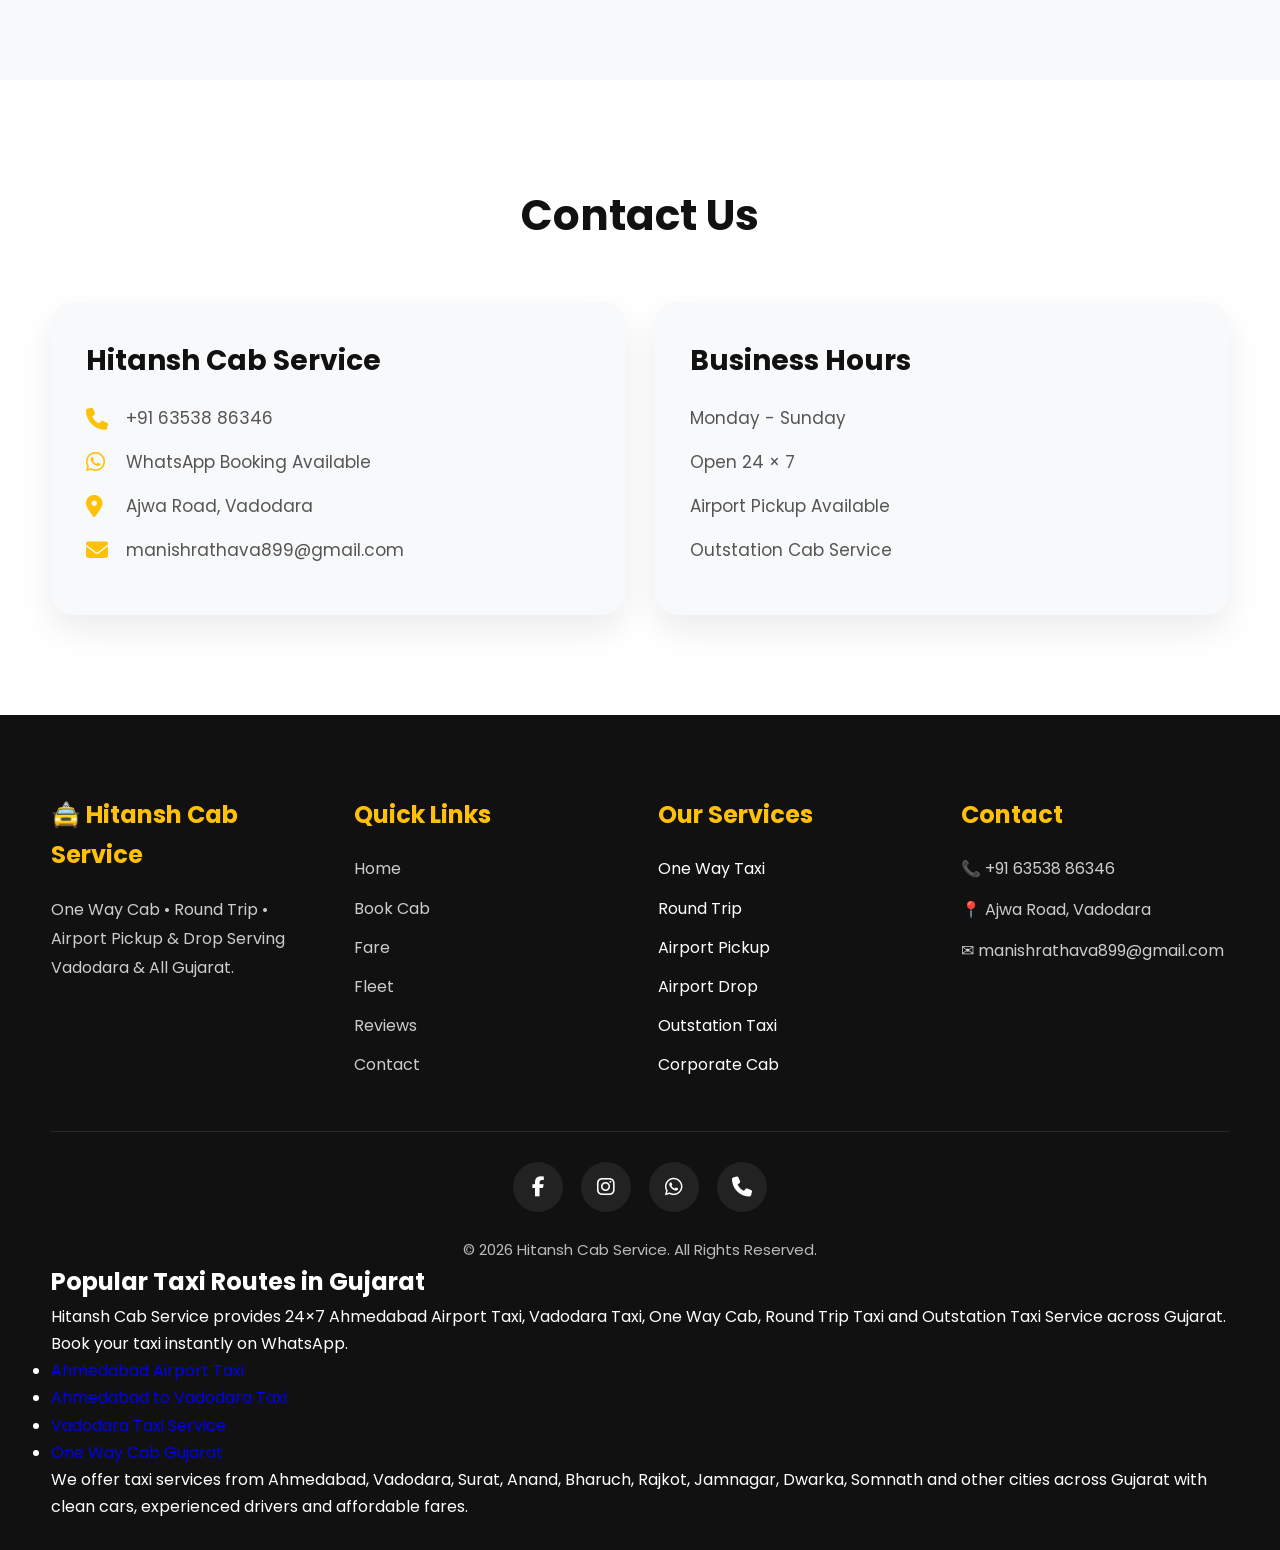
==== commit 19ecda9c: "Fix duplicate viewport meta tag in index.html Removed duplicate viewport meta tag and adjusted forma" ====
--- a/index.html
+++ b/index.html
@@ -35,13 +35,12 @@
 <head>
 
 <meta charset="UTF-8">
-<meta name="viewport" content="width=device-width, initial-scale=1.0">
+
 
 <title>Hitansh Cab Service | Vadodara Taxi | One Way Cab | Ahmedabad Airport Taxi | Gujarat Cab Booking</title>
 
 <meta name="description" content="Hitansh Cab Service provides One Way Cab, Round Trip, Ahmedabad Airport Taxi, Vadodara Taxi, Surat Taxi, Rajkot Taxi and Outstation Cab Service across Gujarat. Call 63538 86346 for instant booking.">
 
-<meta charset="UTF-8">
 <meta name="viewport" content="width=device-width, initial-scale=1.0">
 
 <meta name="keywords" content="Vadodara Taxi, Ahmedabad Taxi, Ahmedabad Airport Taxi, One Way Cab Gujarat, Outstation Cab Gujarat, Cab Booking Vadodara, Taxi Service Gujarat, Hitansh Cab Service">
@@ -61,7 +60,7 @@
 <meta name="twitter:card" content="summary_large_image">
 <meta name="twitter:title" content="Hitansh Cab Service">
 <meta name="twitter:description" content="Book Taxi Anywhere in Gujarat">
-<meta name="twitter:image" content="https://hitanshcab.in/logo.png">
+
 
   <script type="application/ld+json">
 {
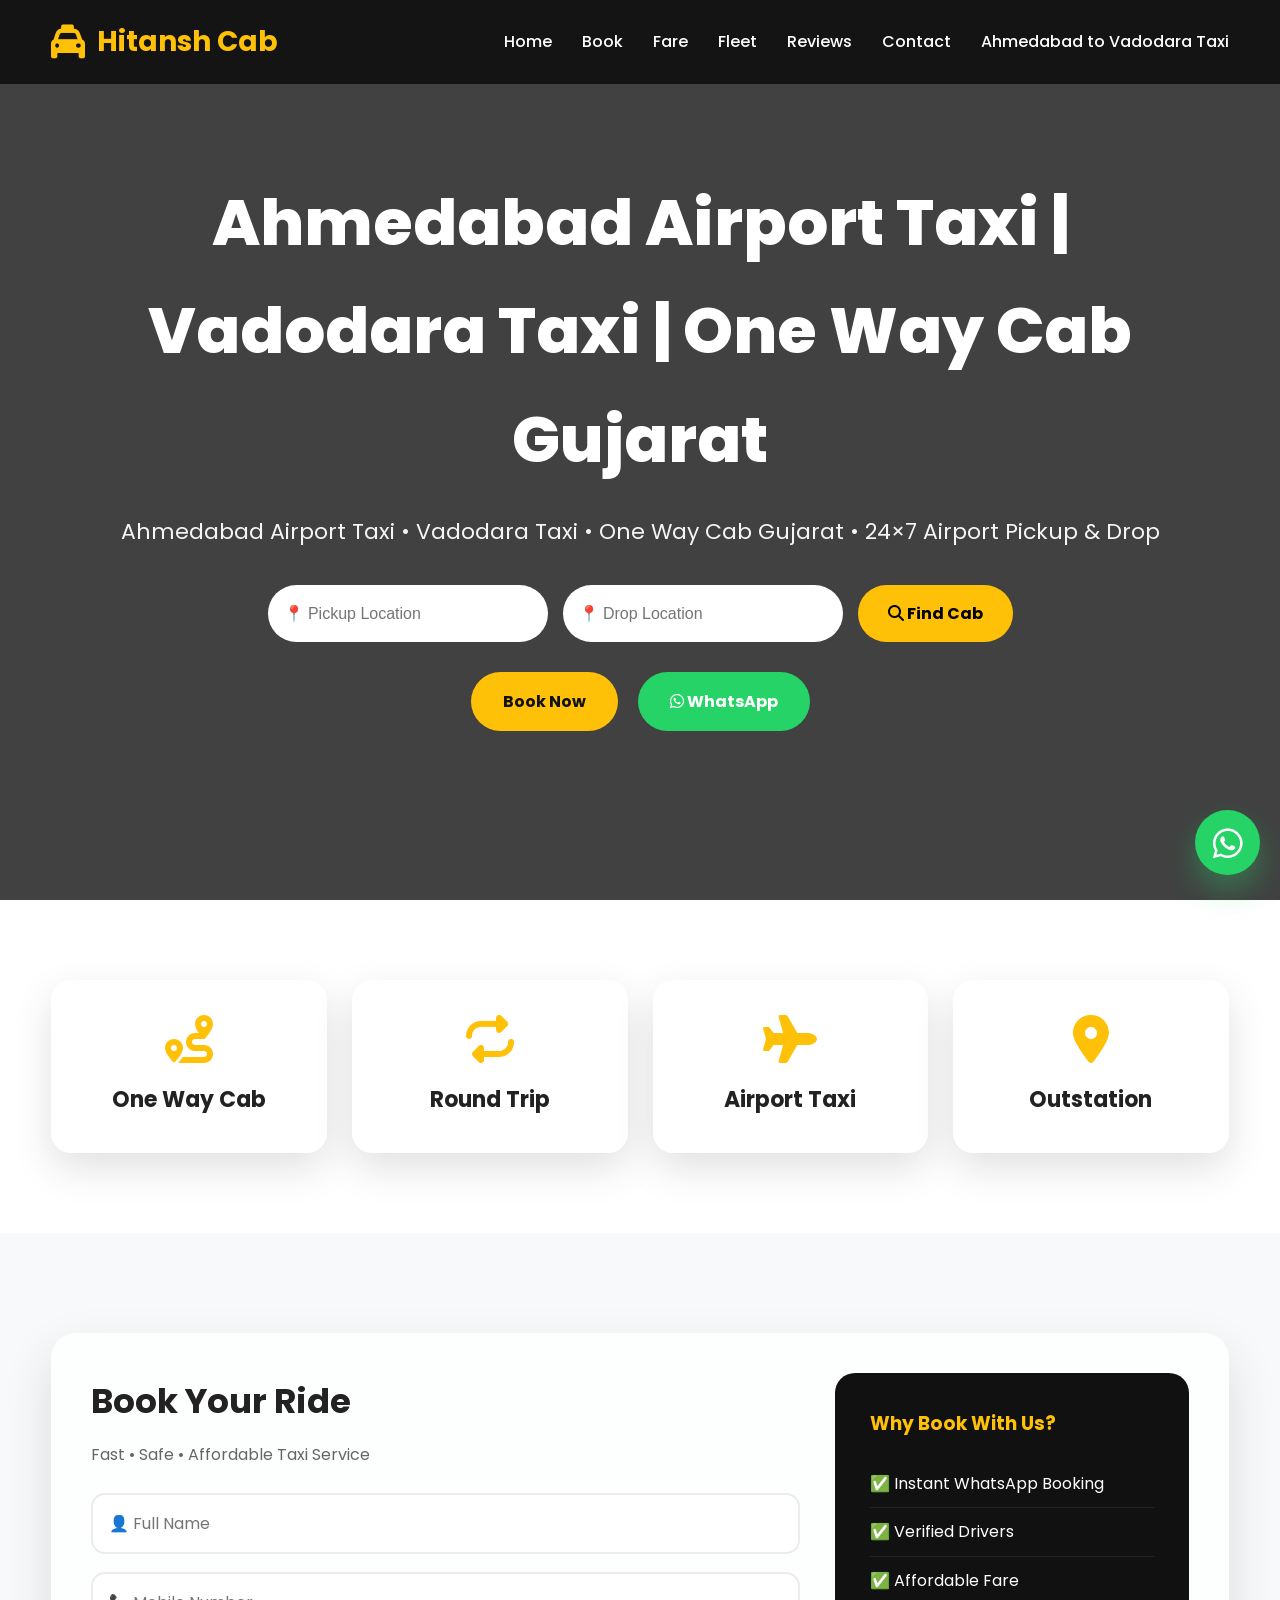
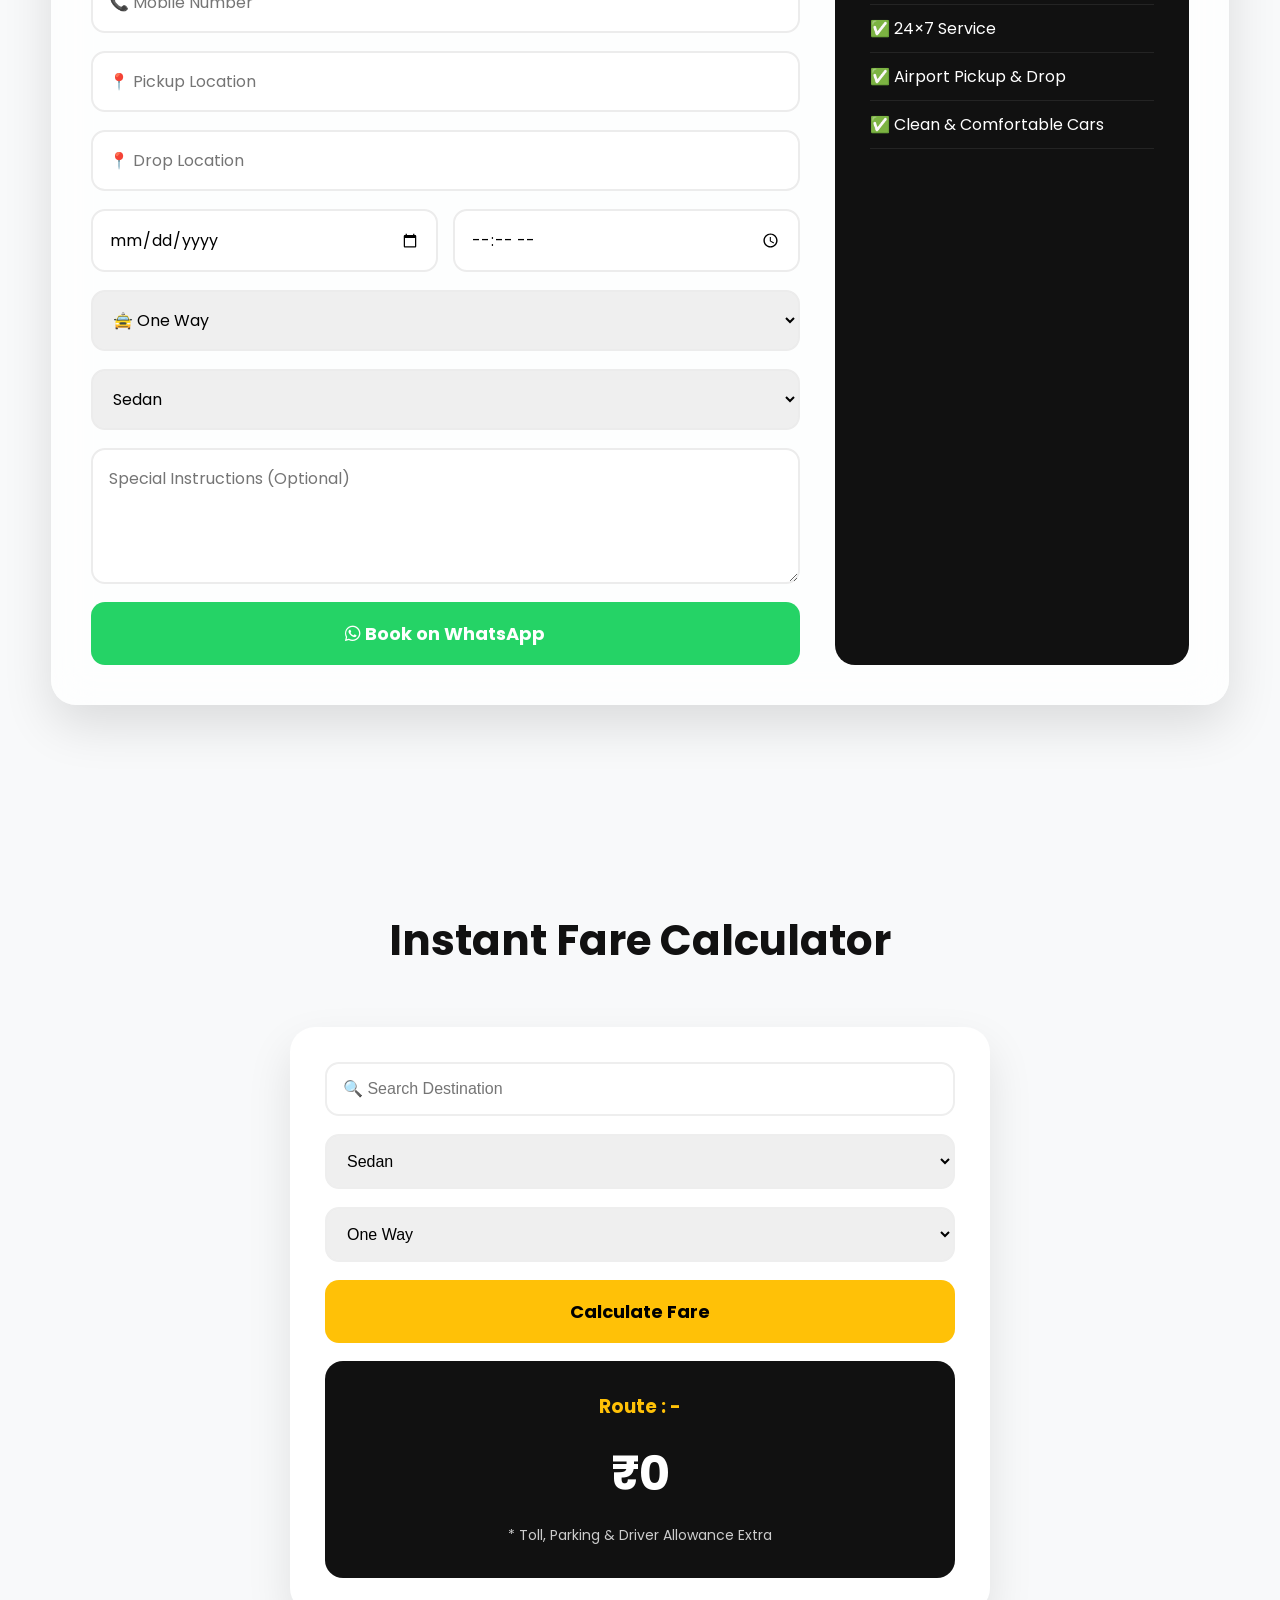
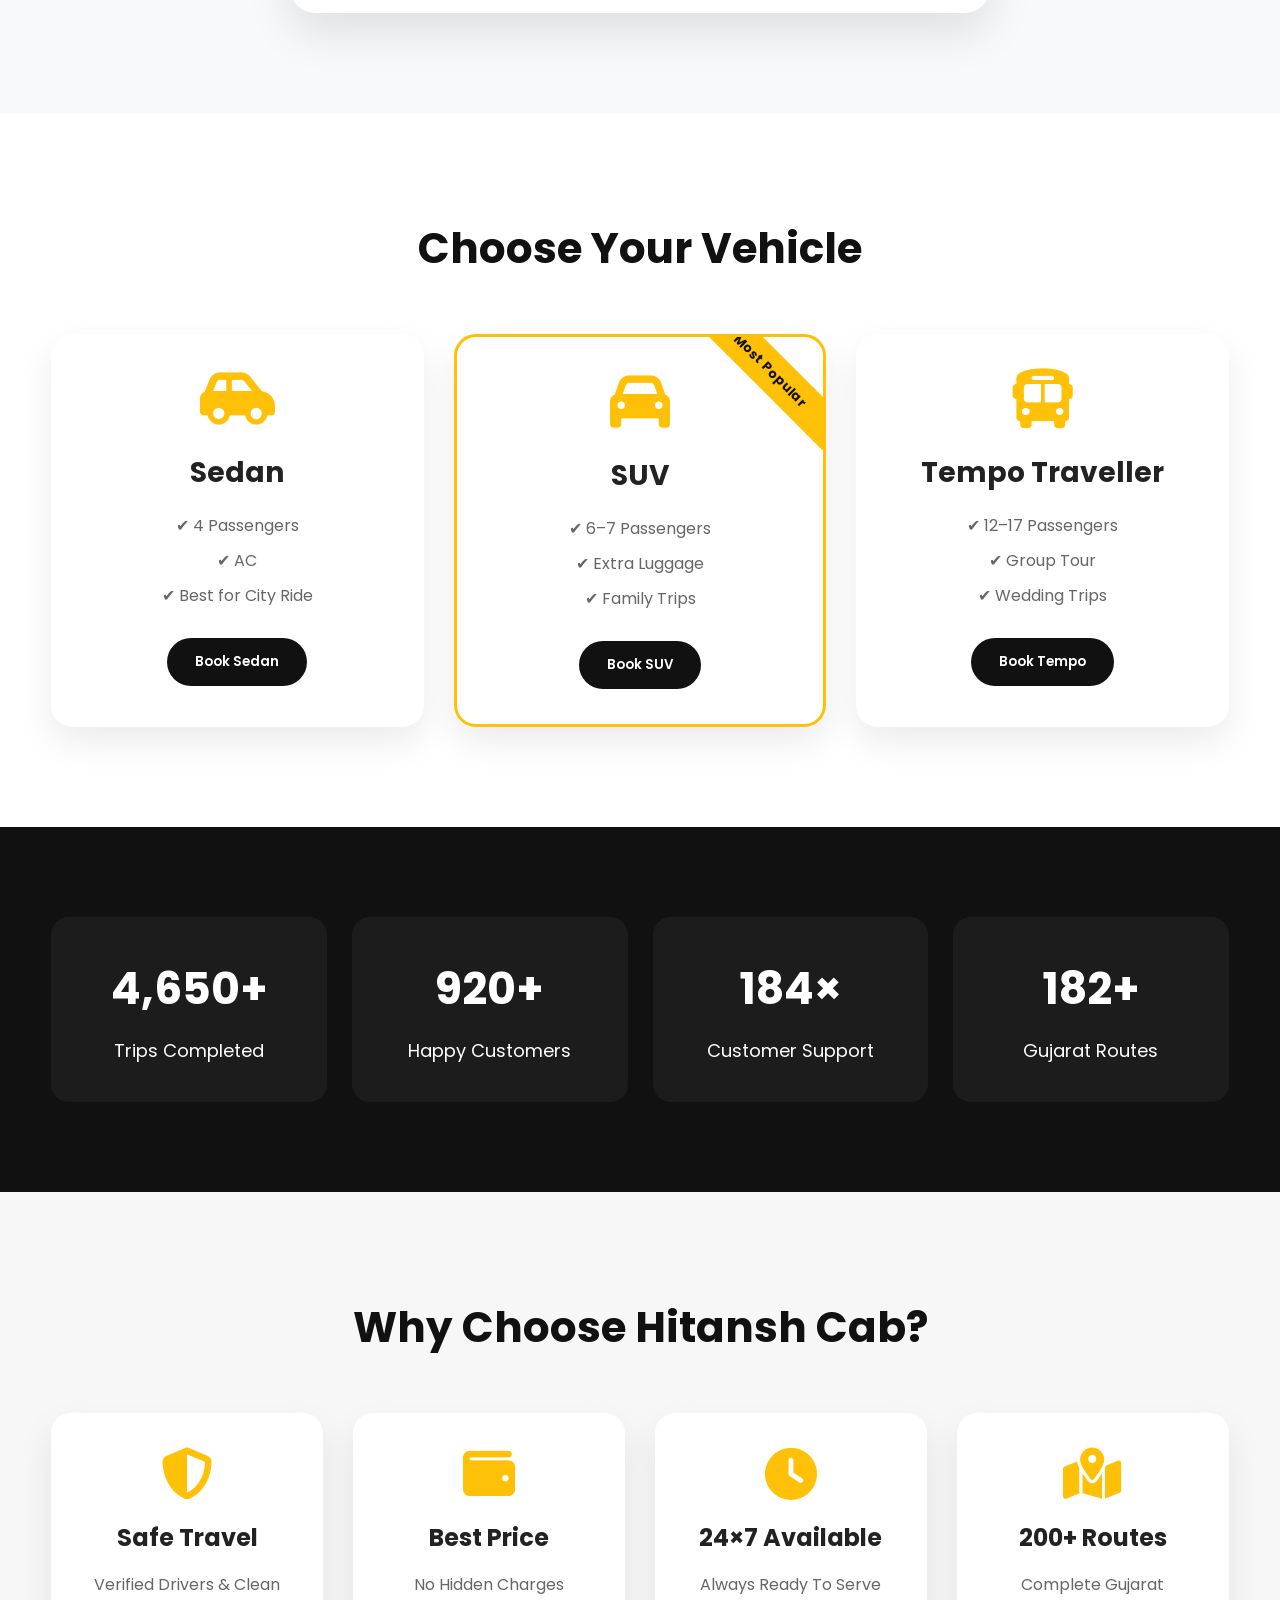
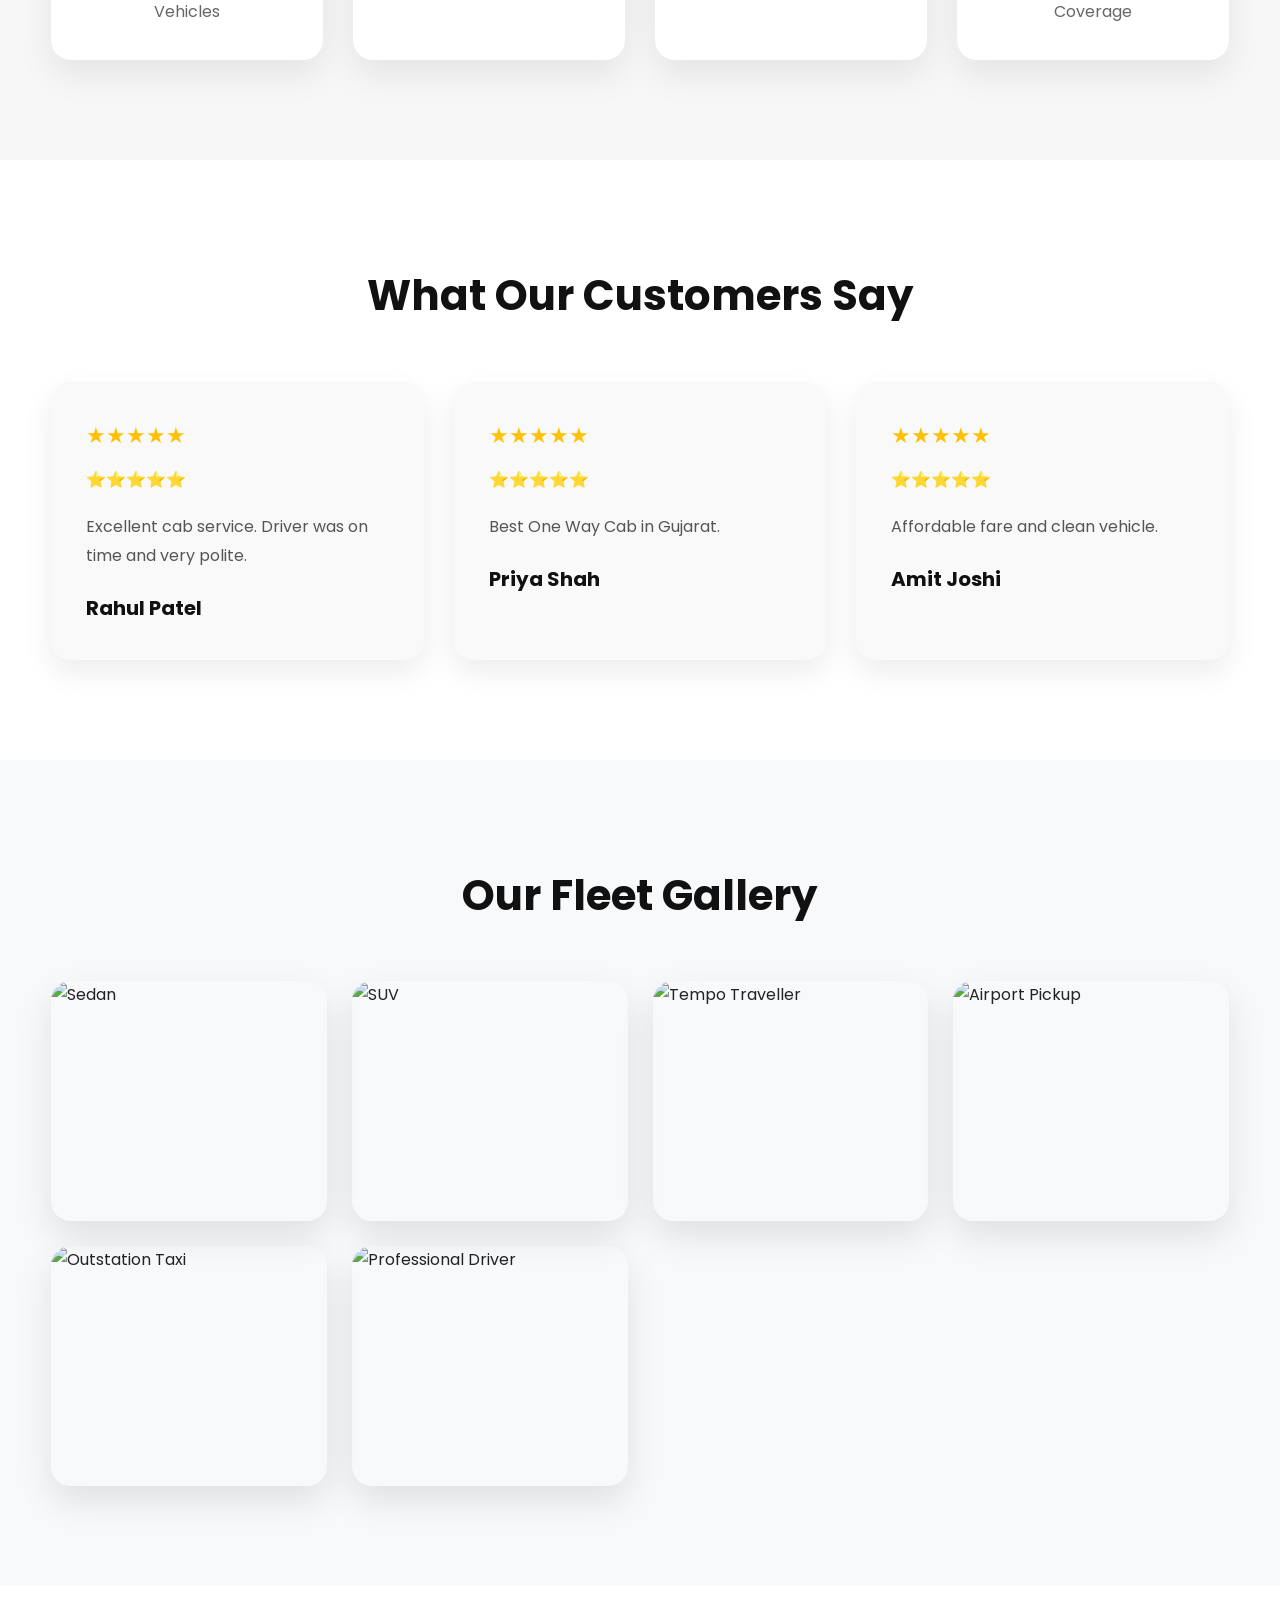
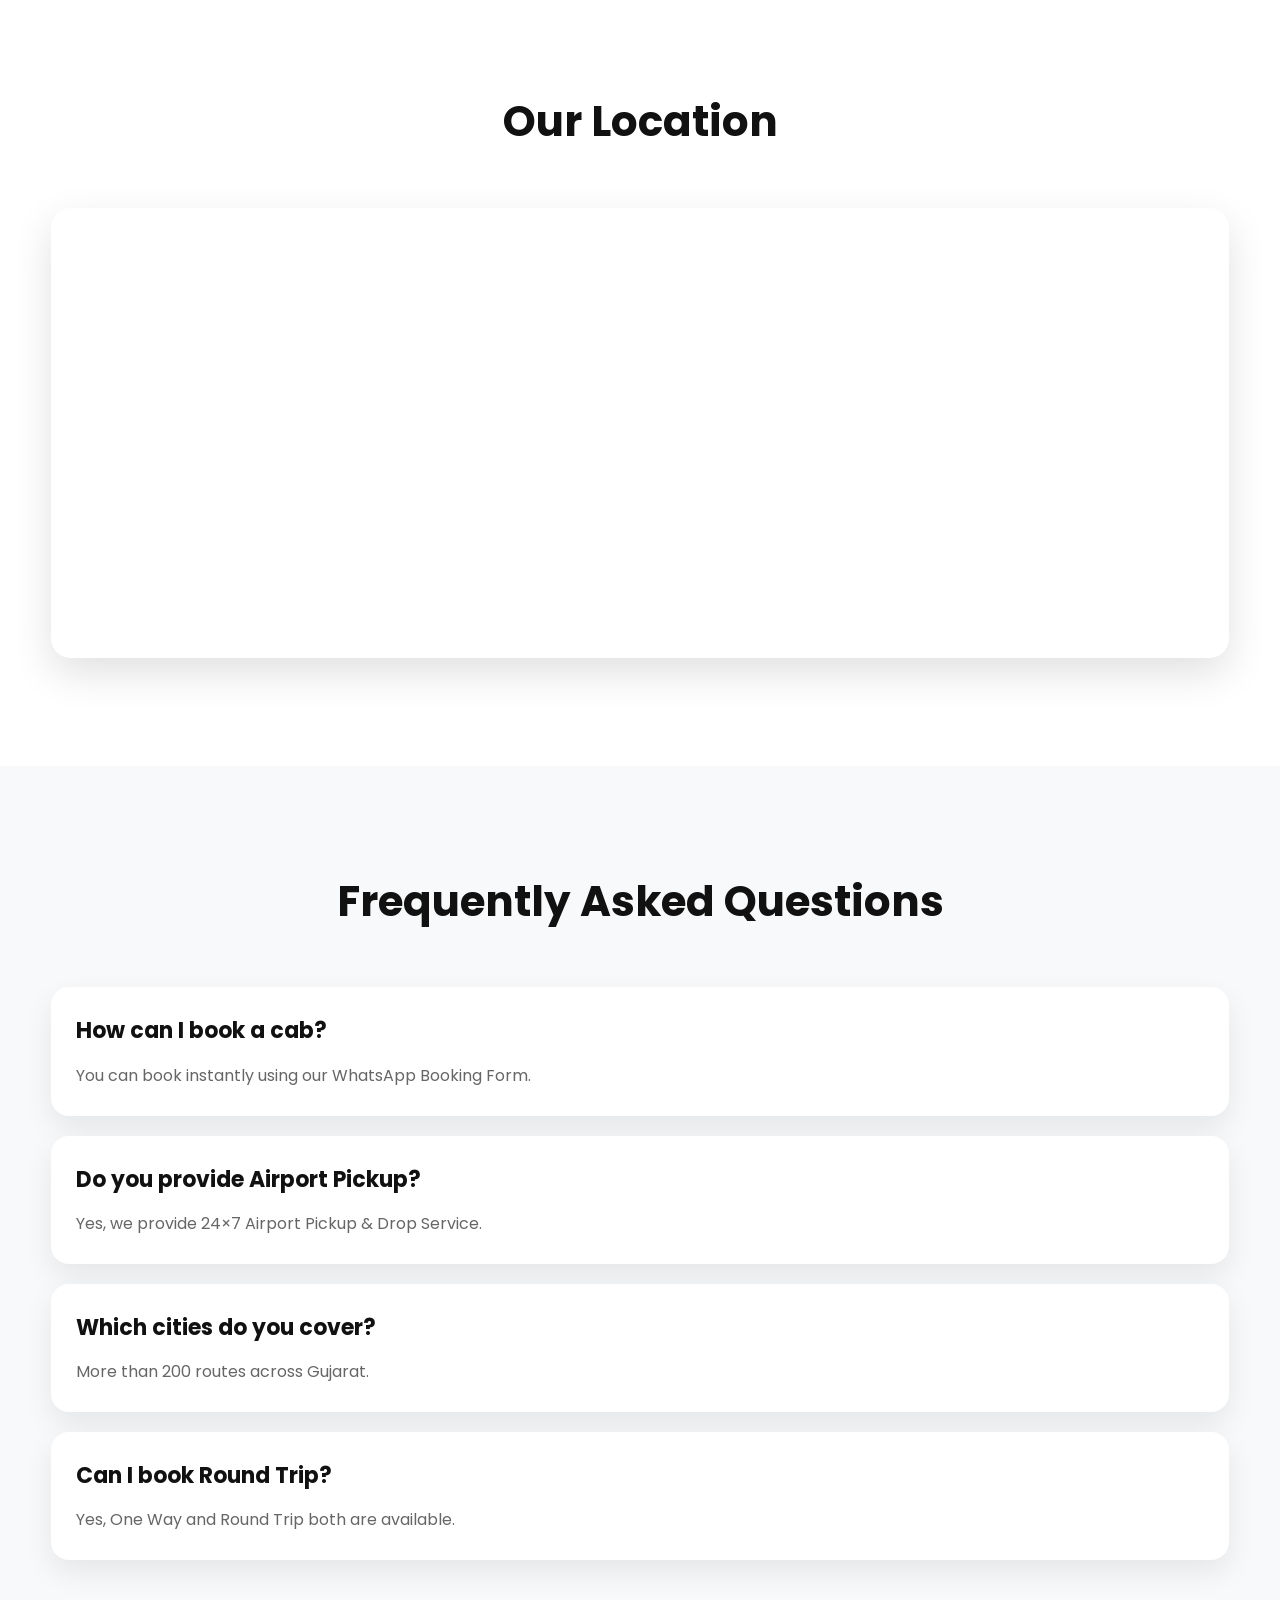
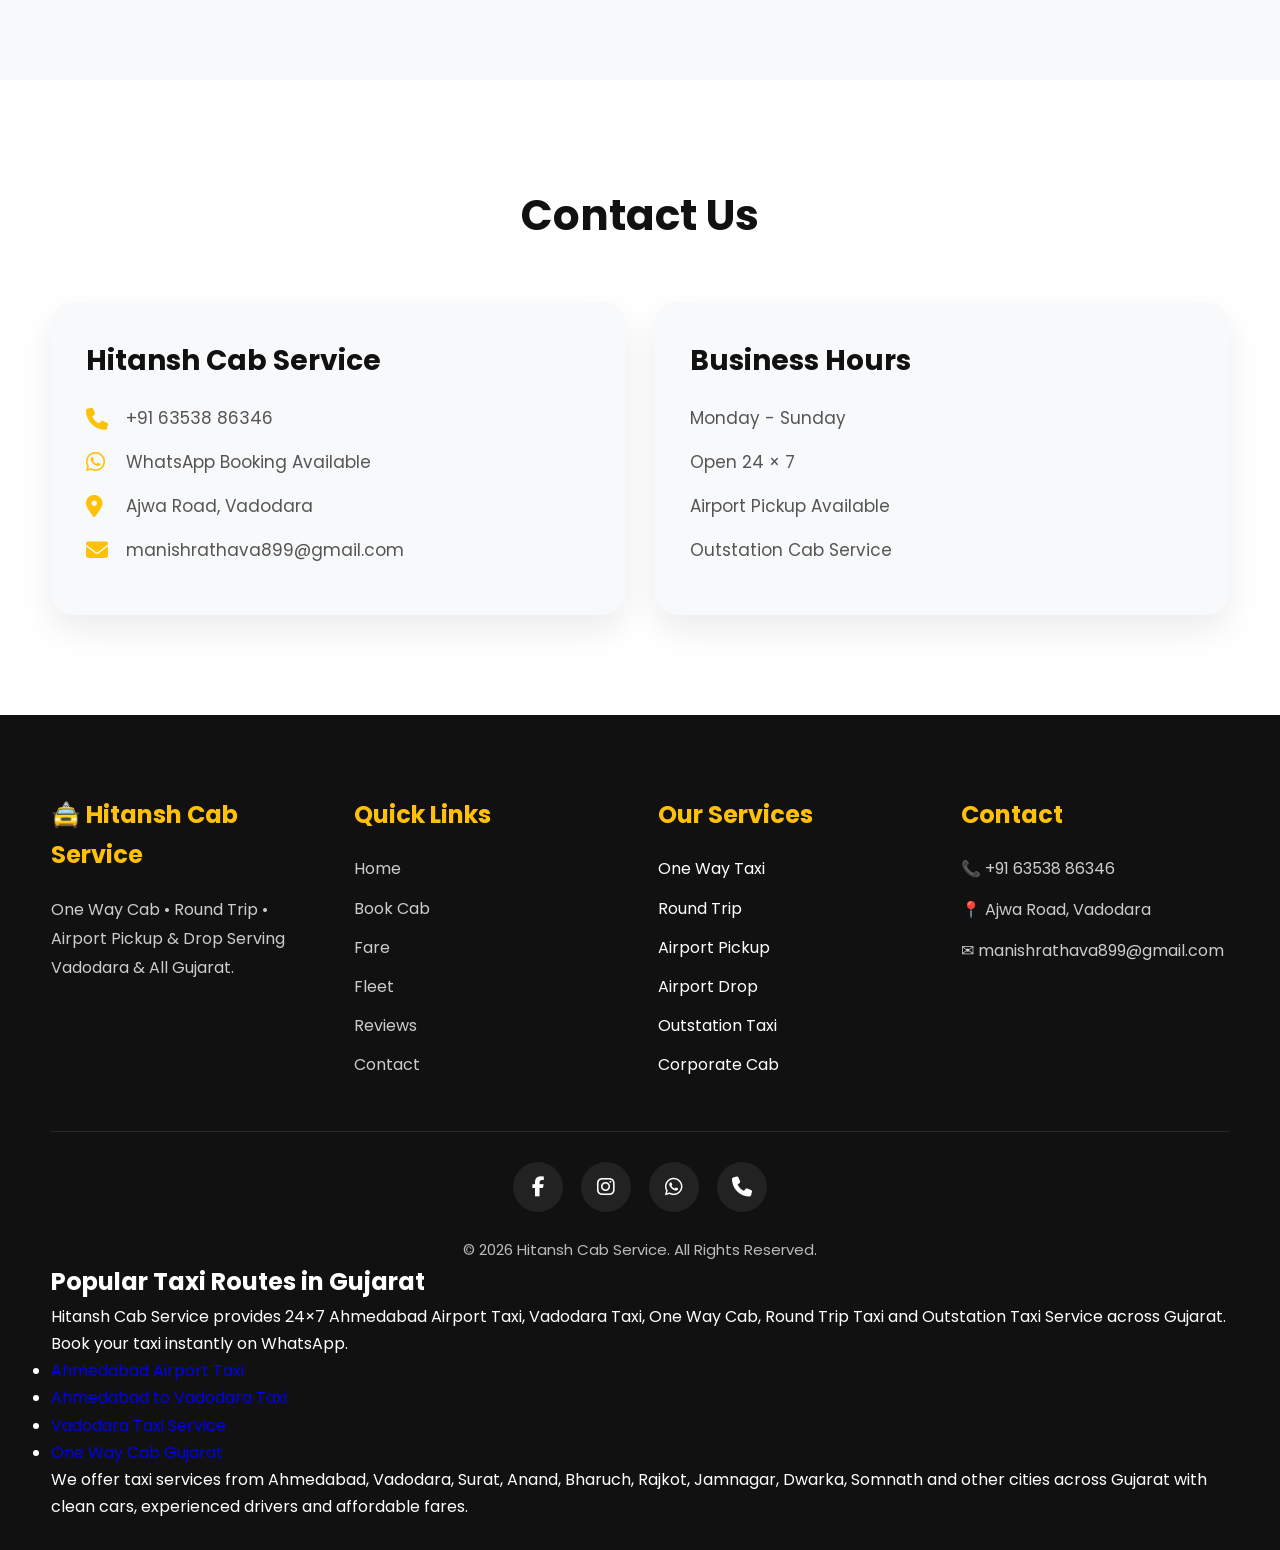
==== commit 4897560b: "Add defer attribute to script tag" ====
--- a/index.html
+++ b/index.html
@@ -1162,7 +1162,7 @@
 
 <!-- Scripts -->
 
-<script src="script.js"></script>
+<script src="script.js" defer></script>
 
 </body>
 
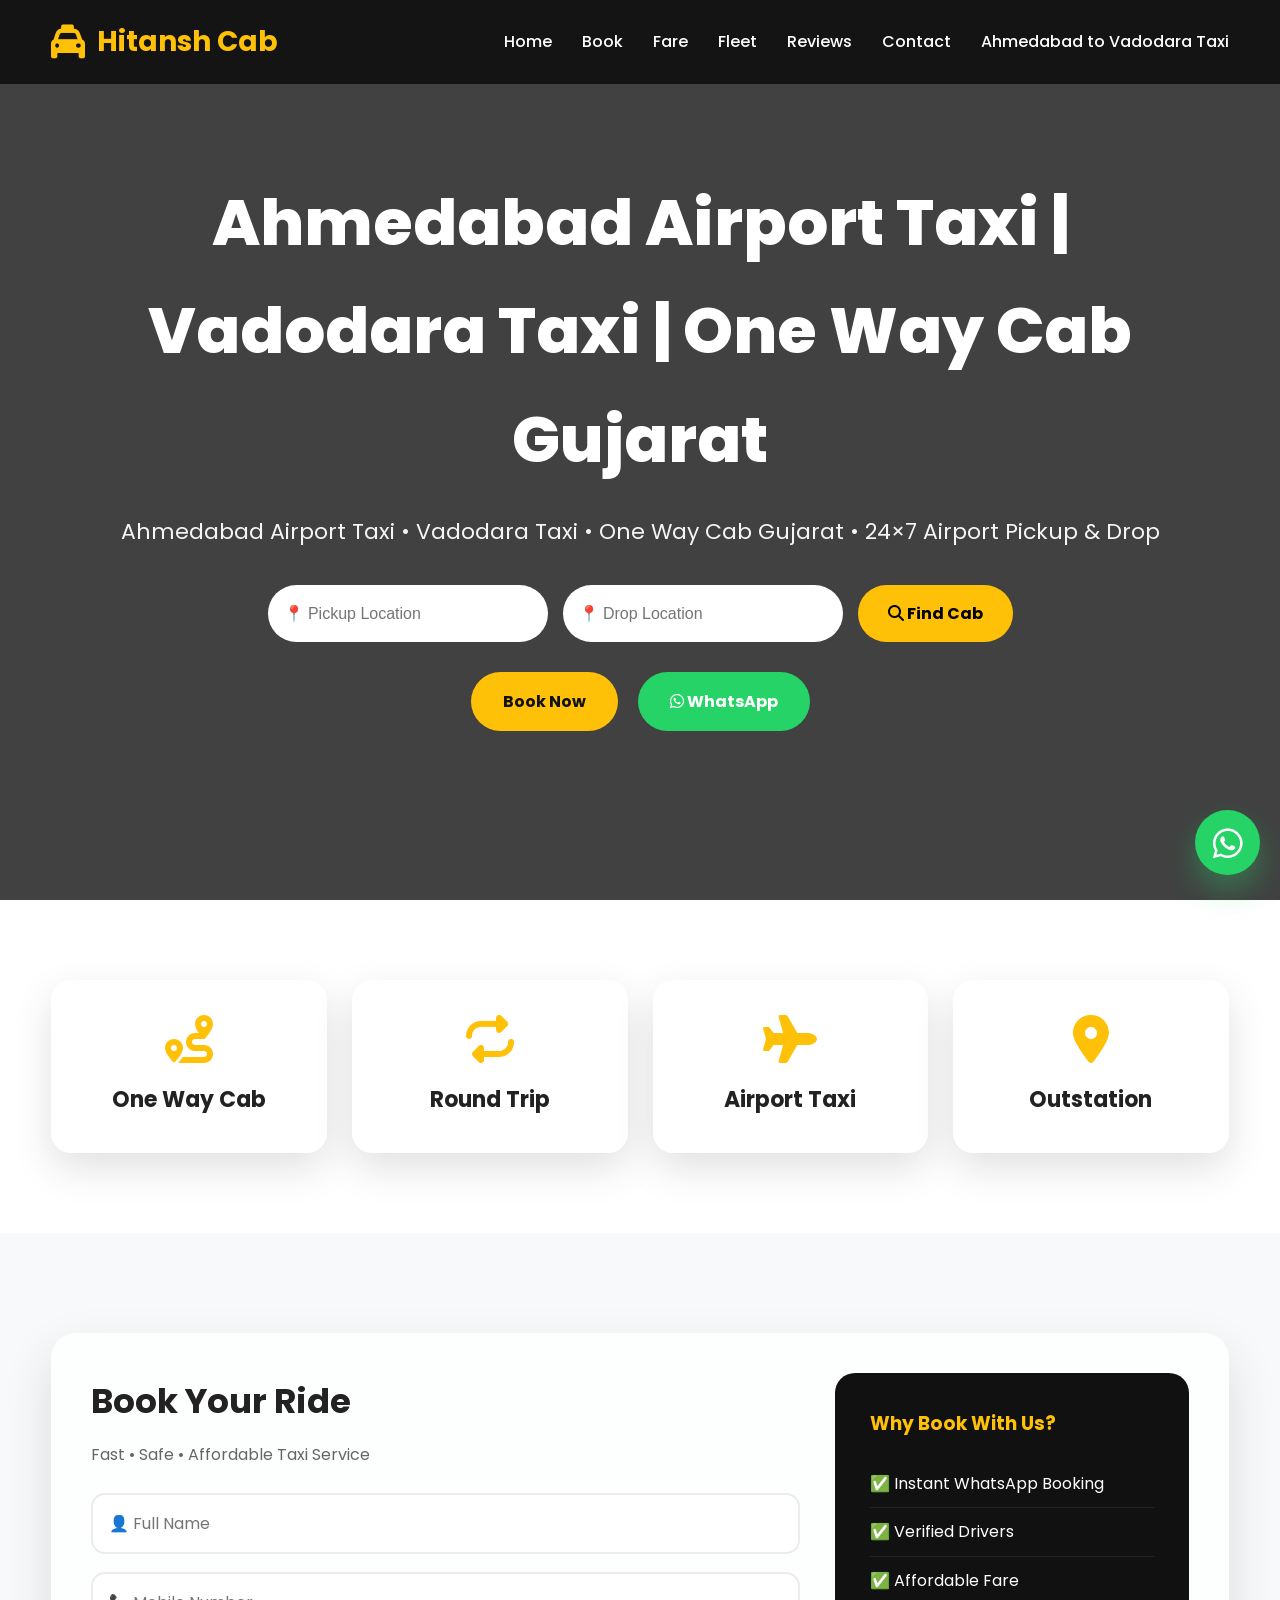
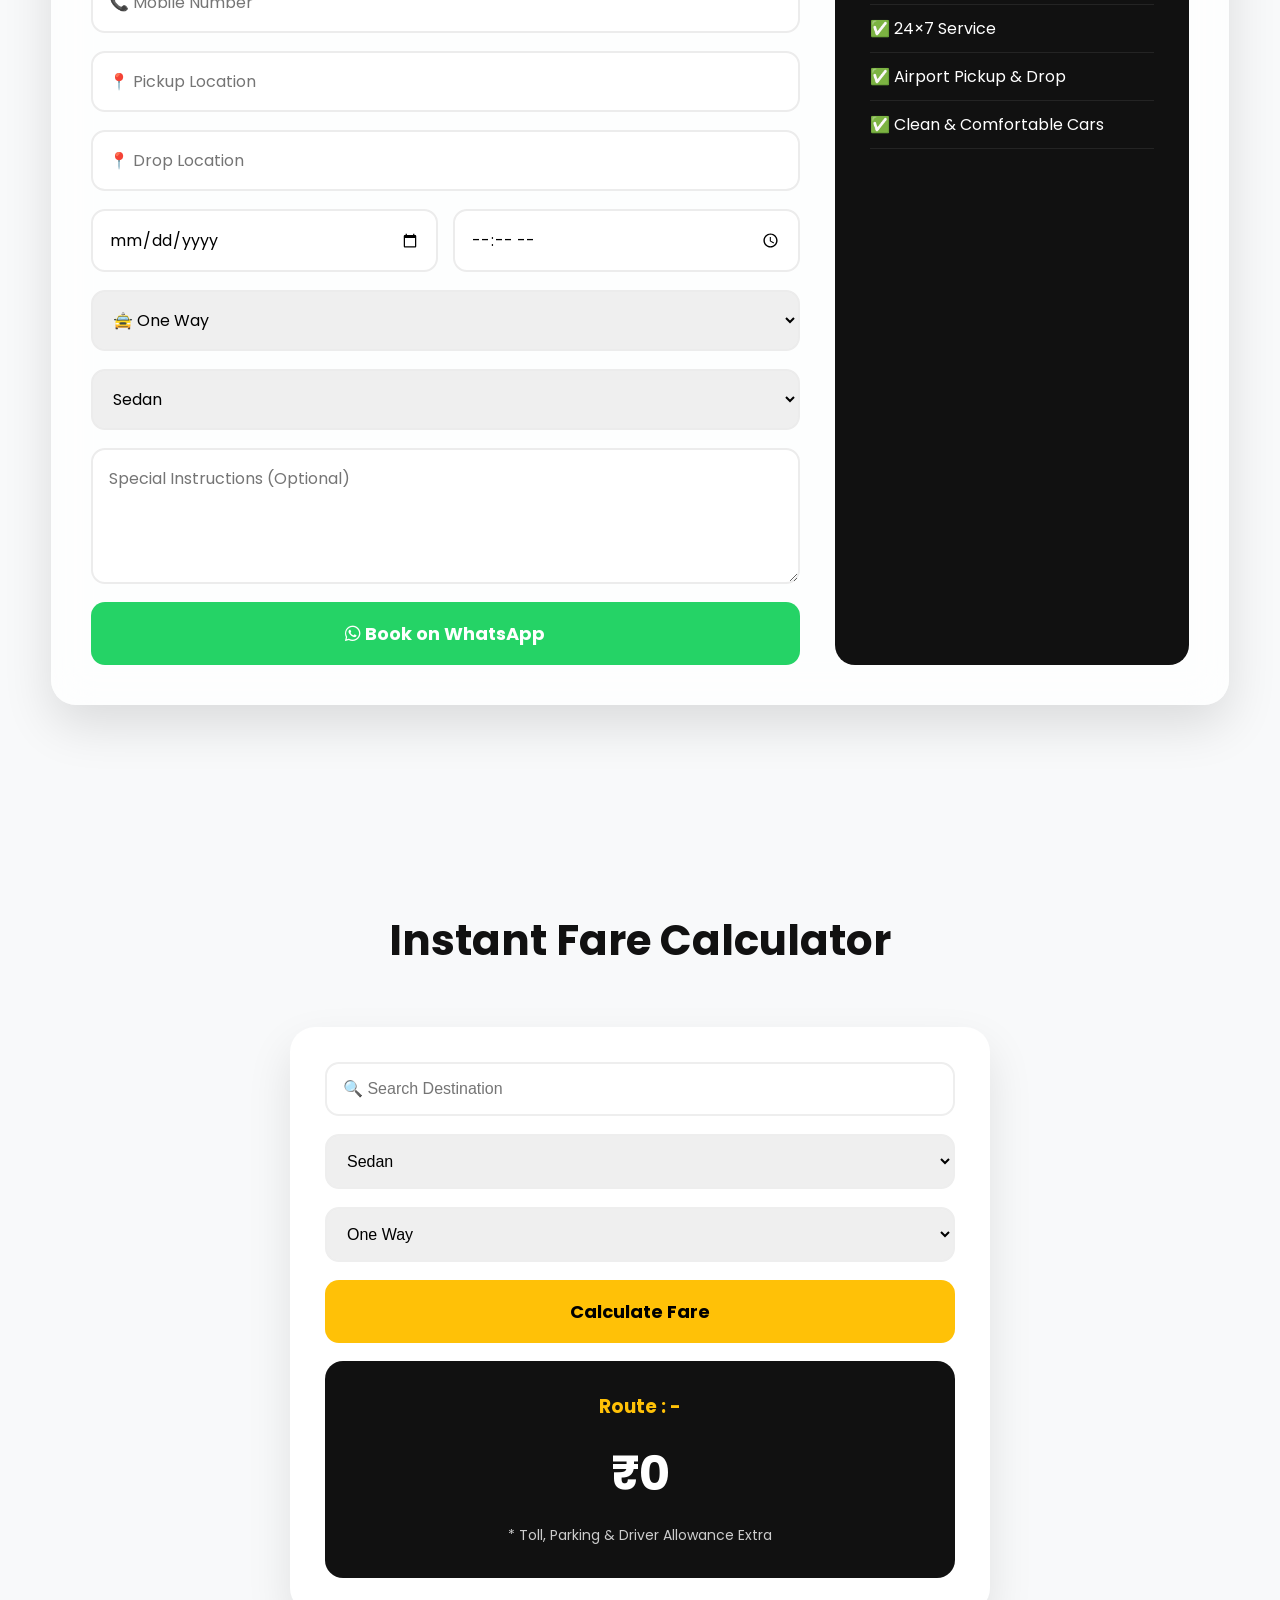
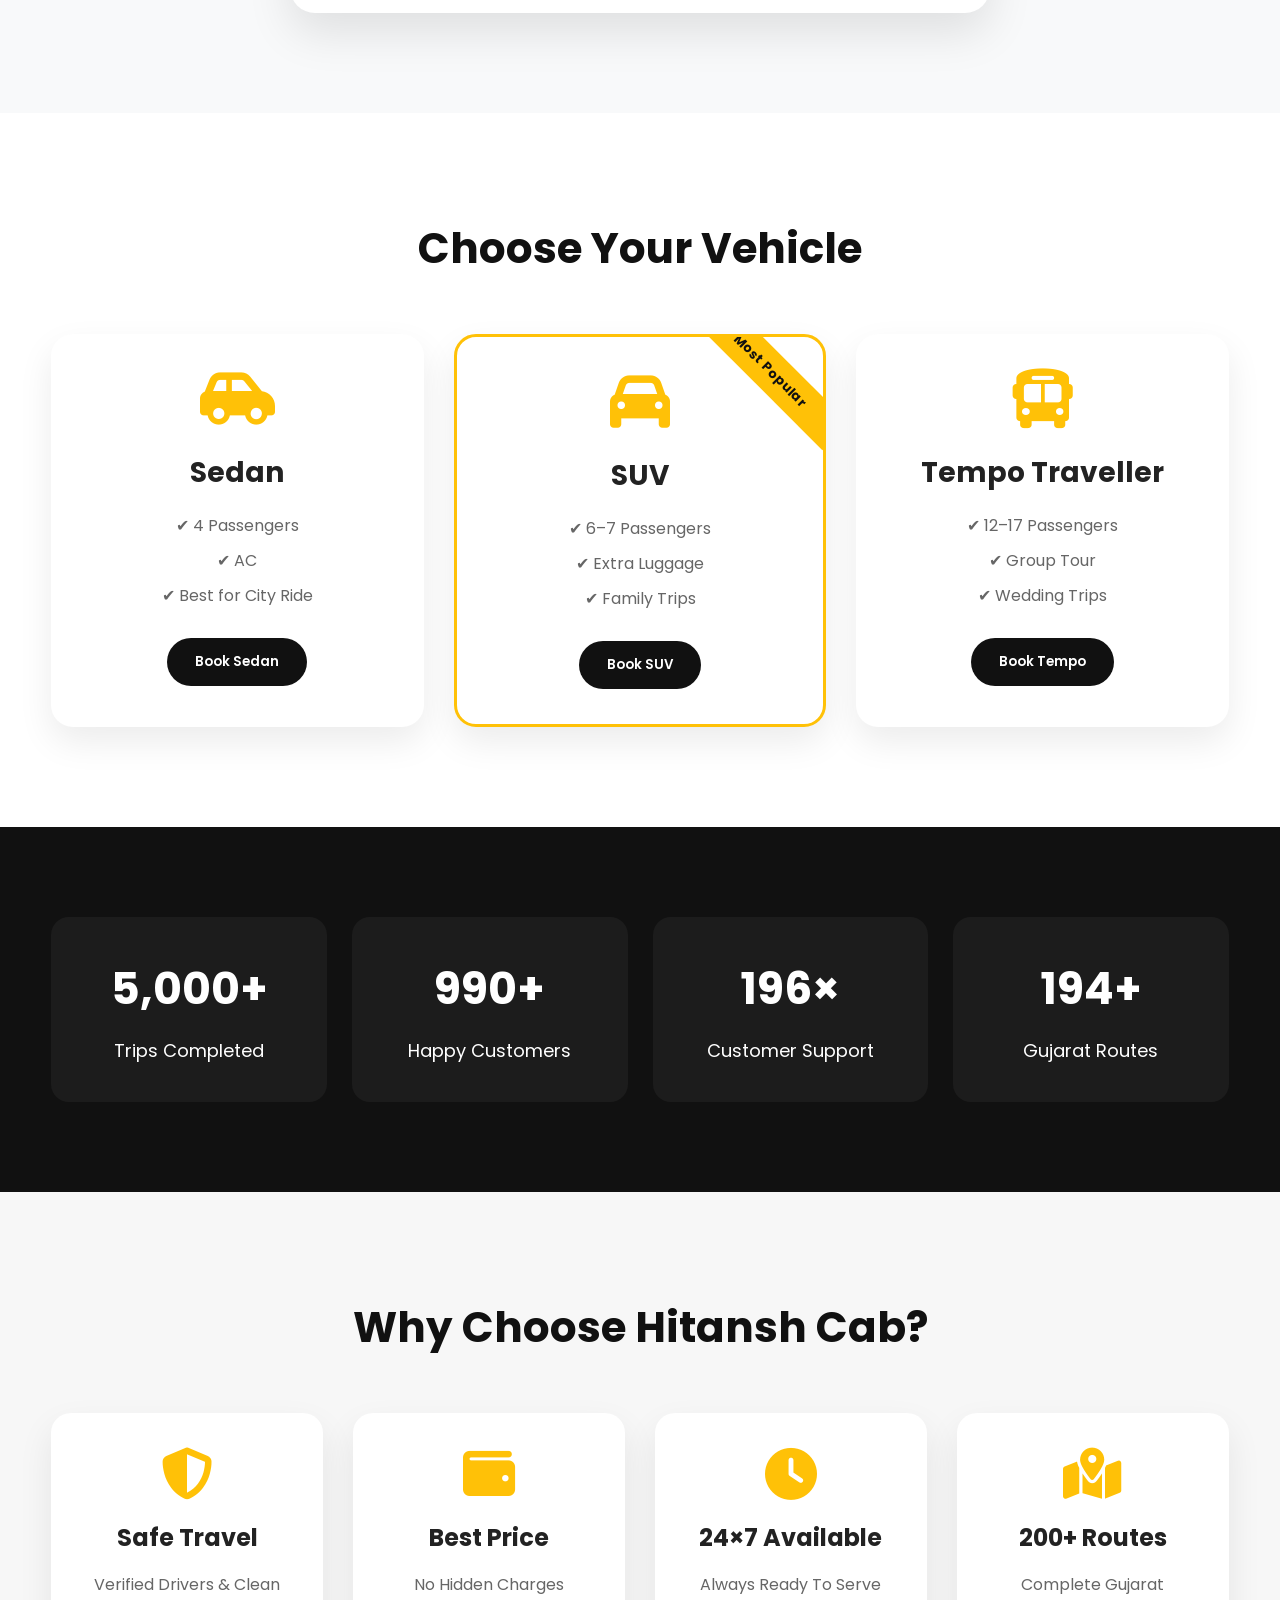
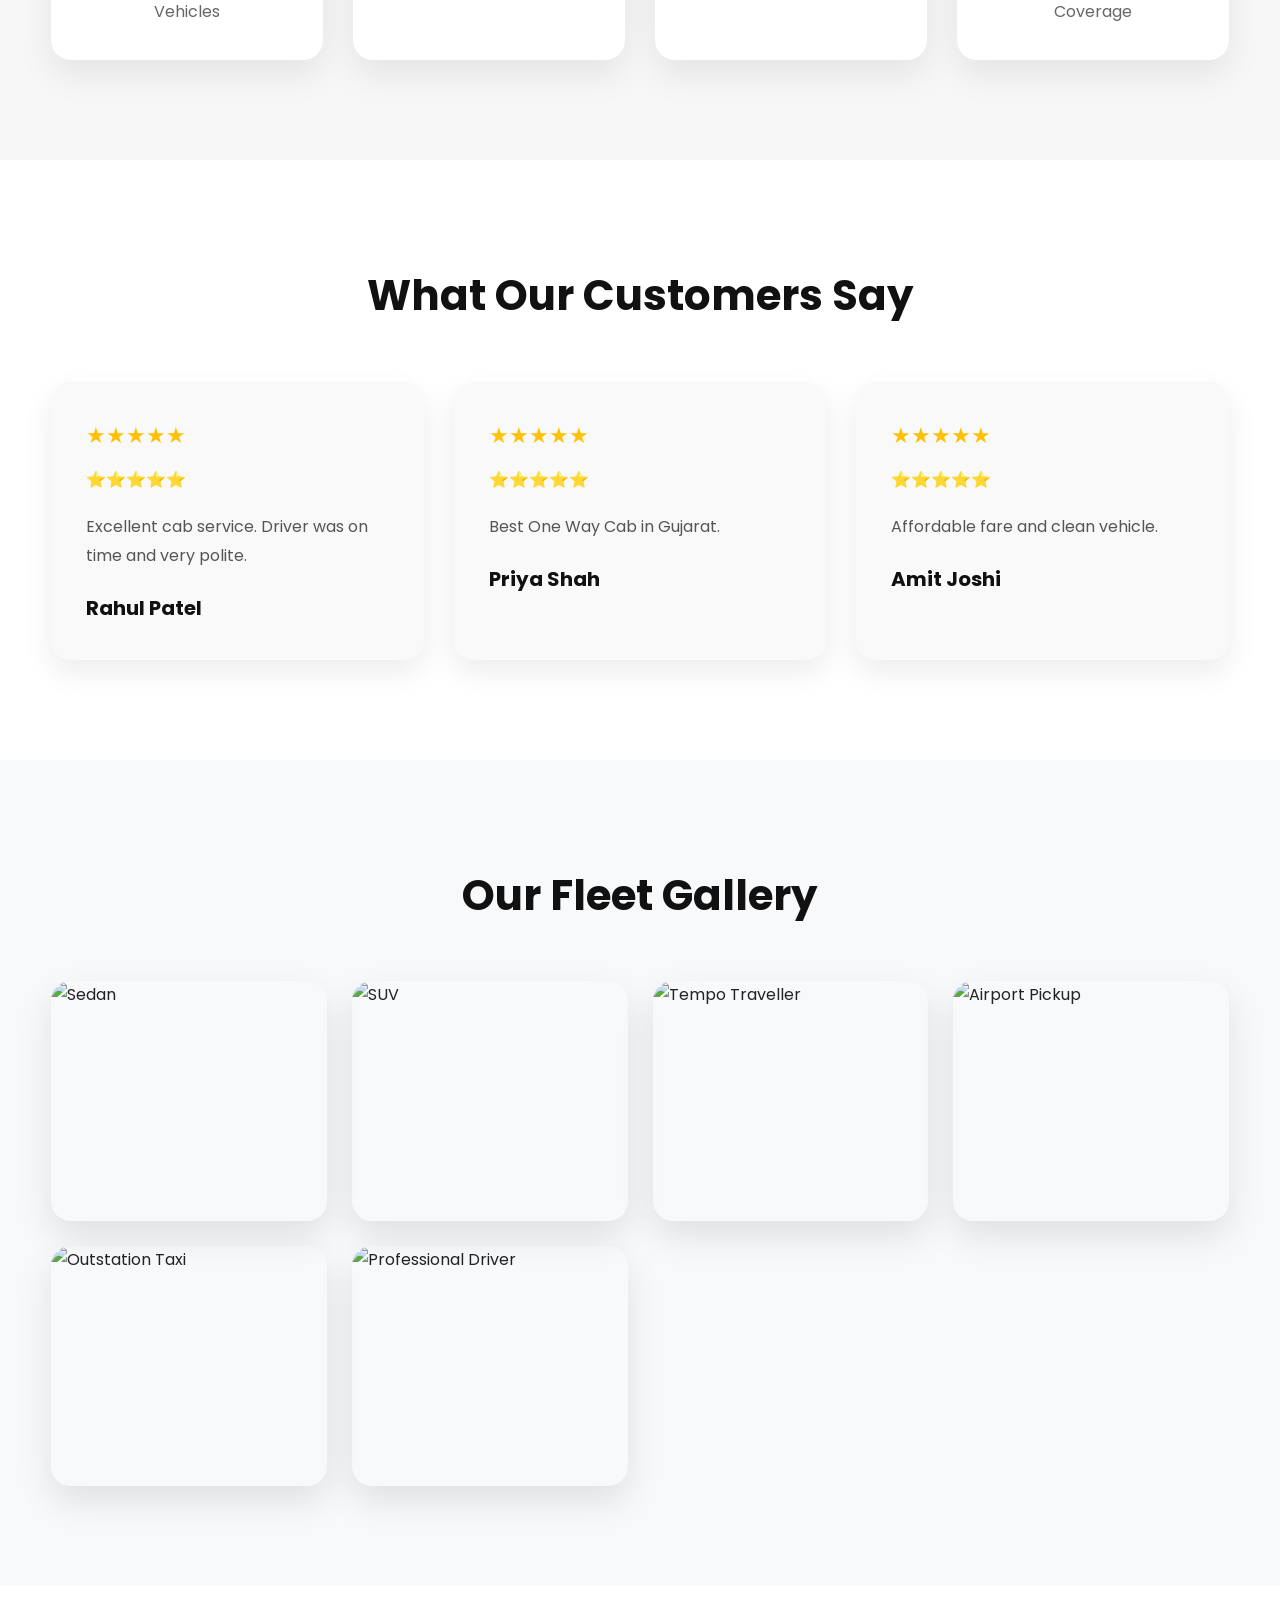
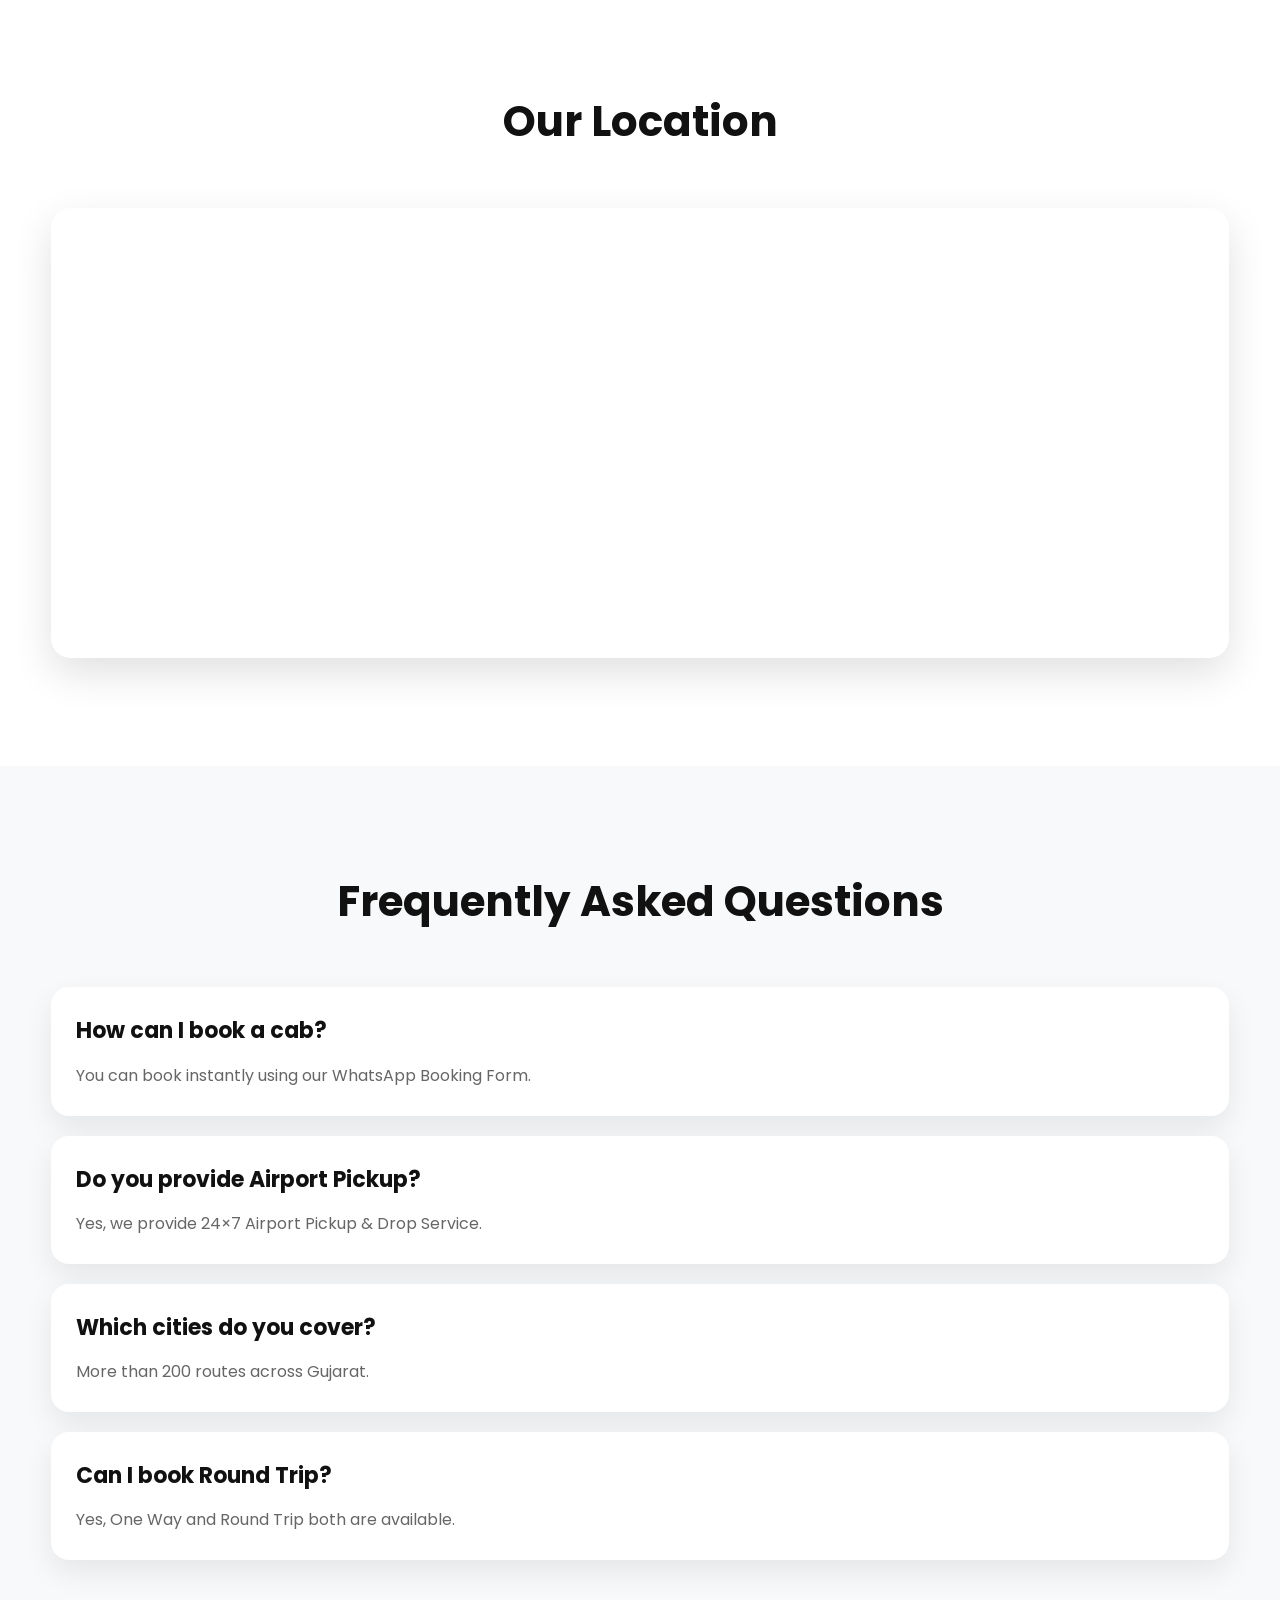
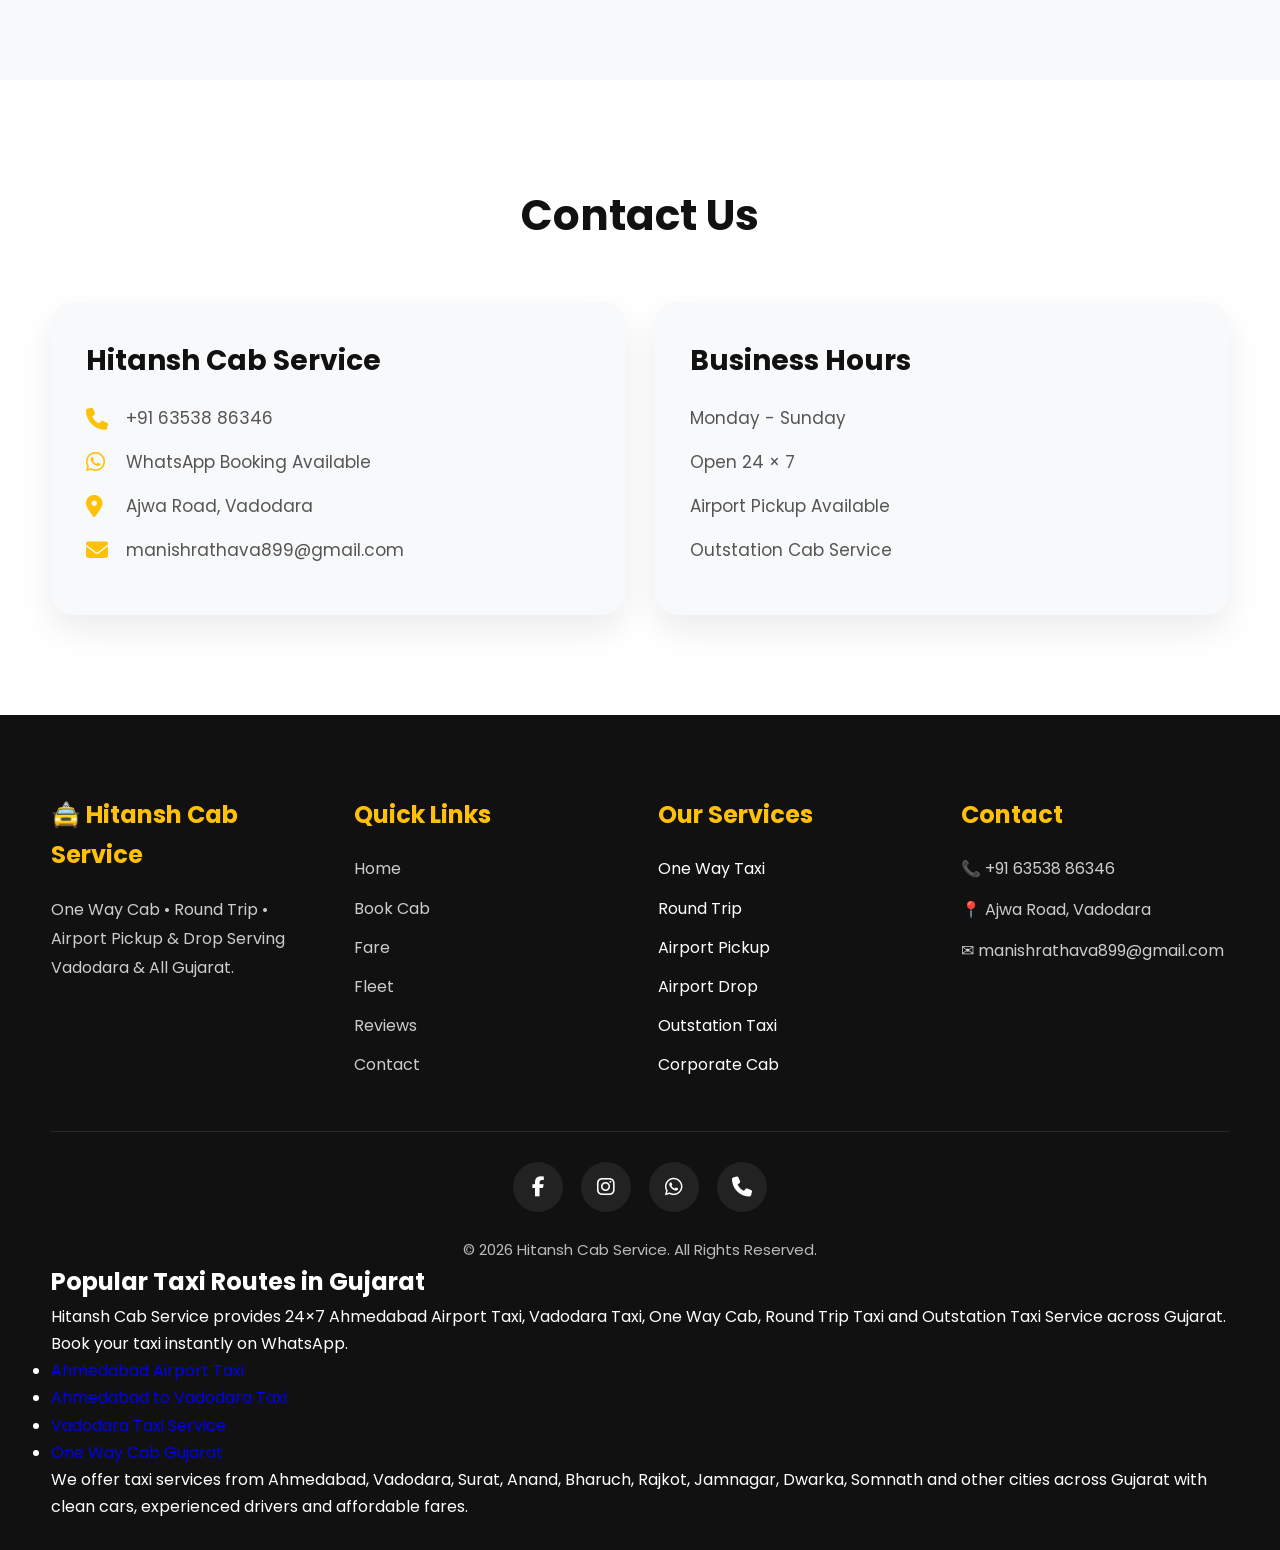
==== commit 8d0d7b81: "Remove Twitter card meta tag from index.html Remove Twitter card meta tag from the head section." ====
--- a/index.html
+++ b/index.html
@@ -94,7 +94,6 @@
 <link rel="stylesheet" href="style.css">
 
 
-<meta name="twitter:card" content="summary_large_image">
 
 
 </head>
